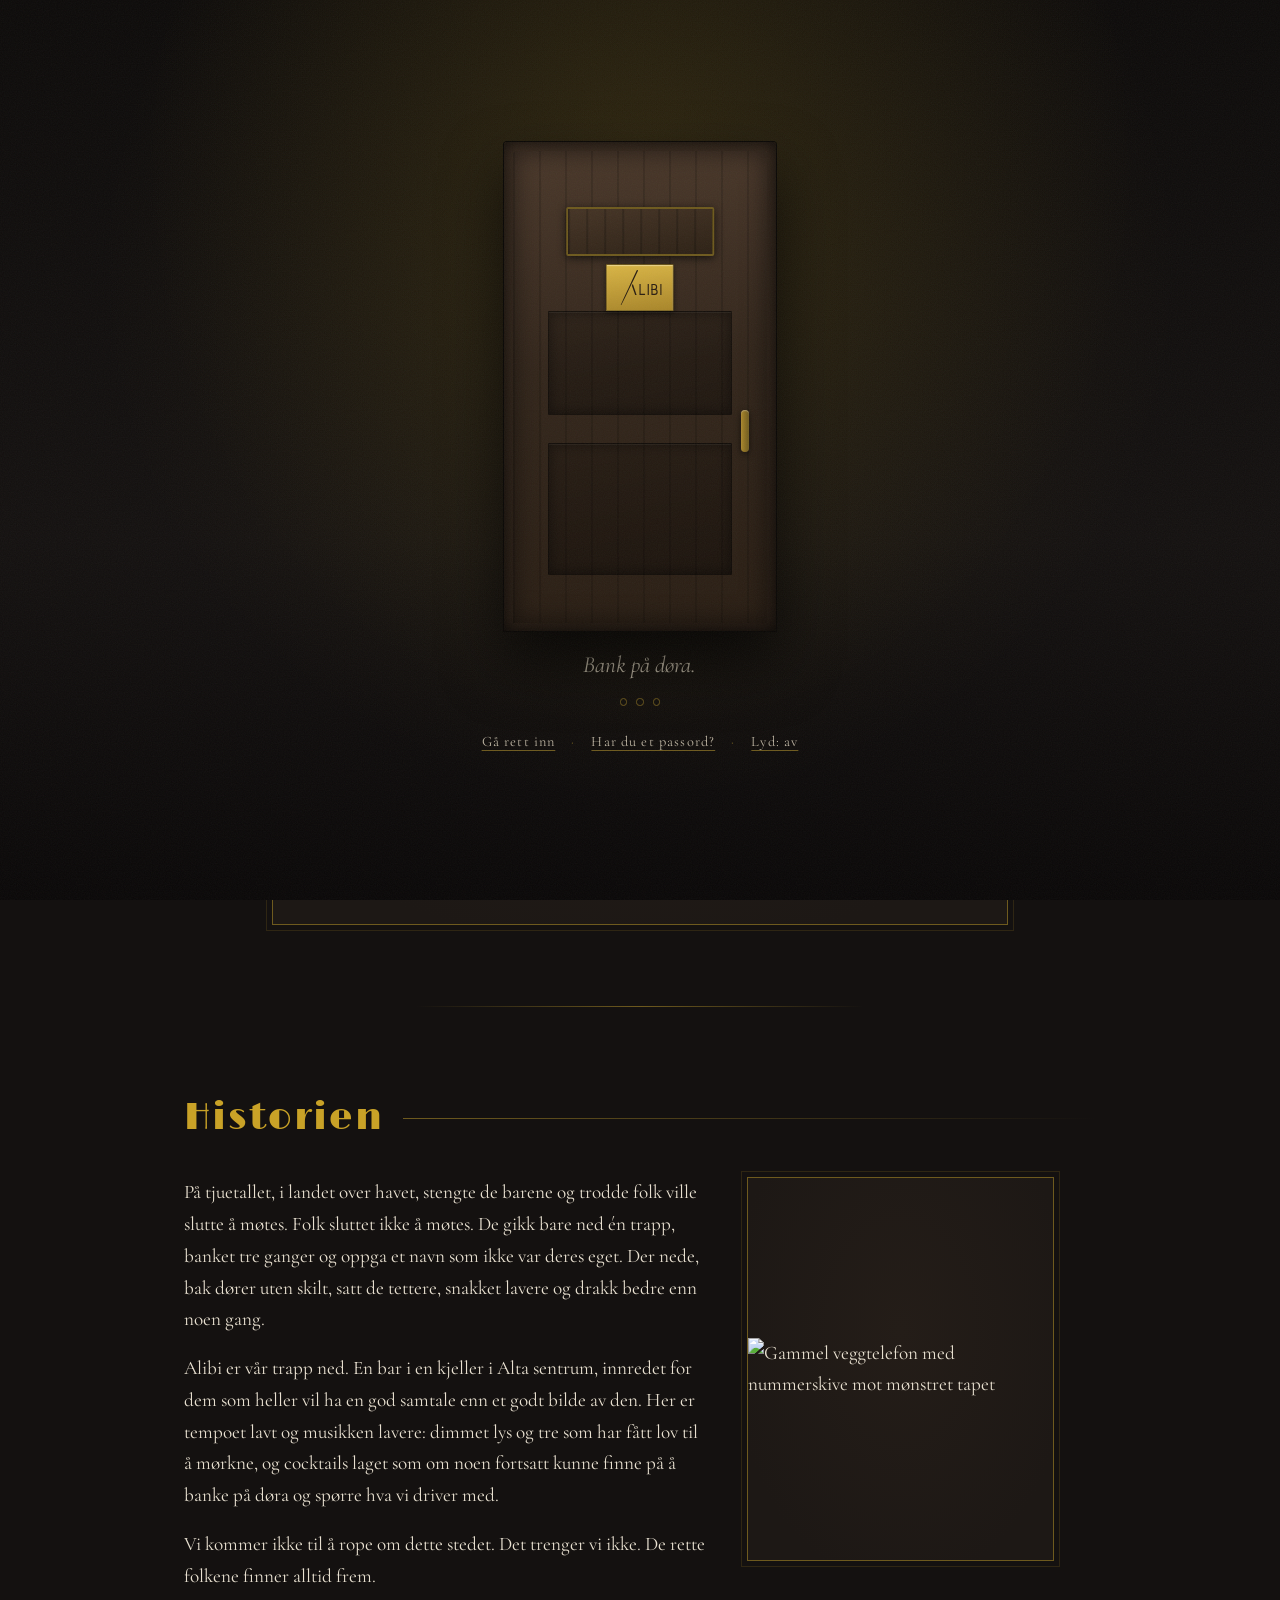
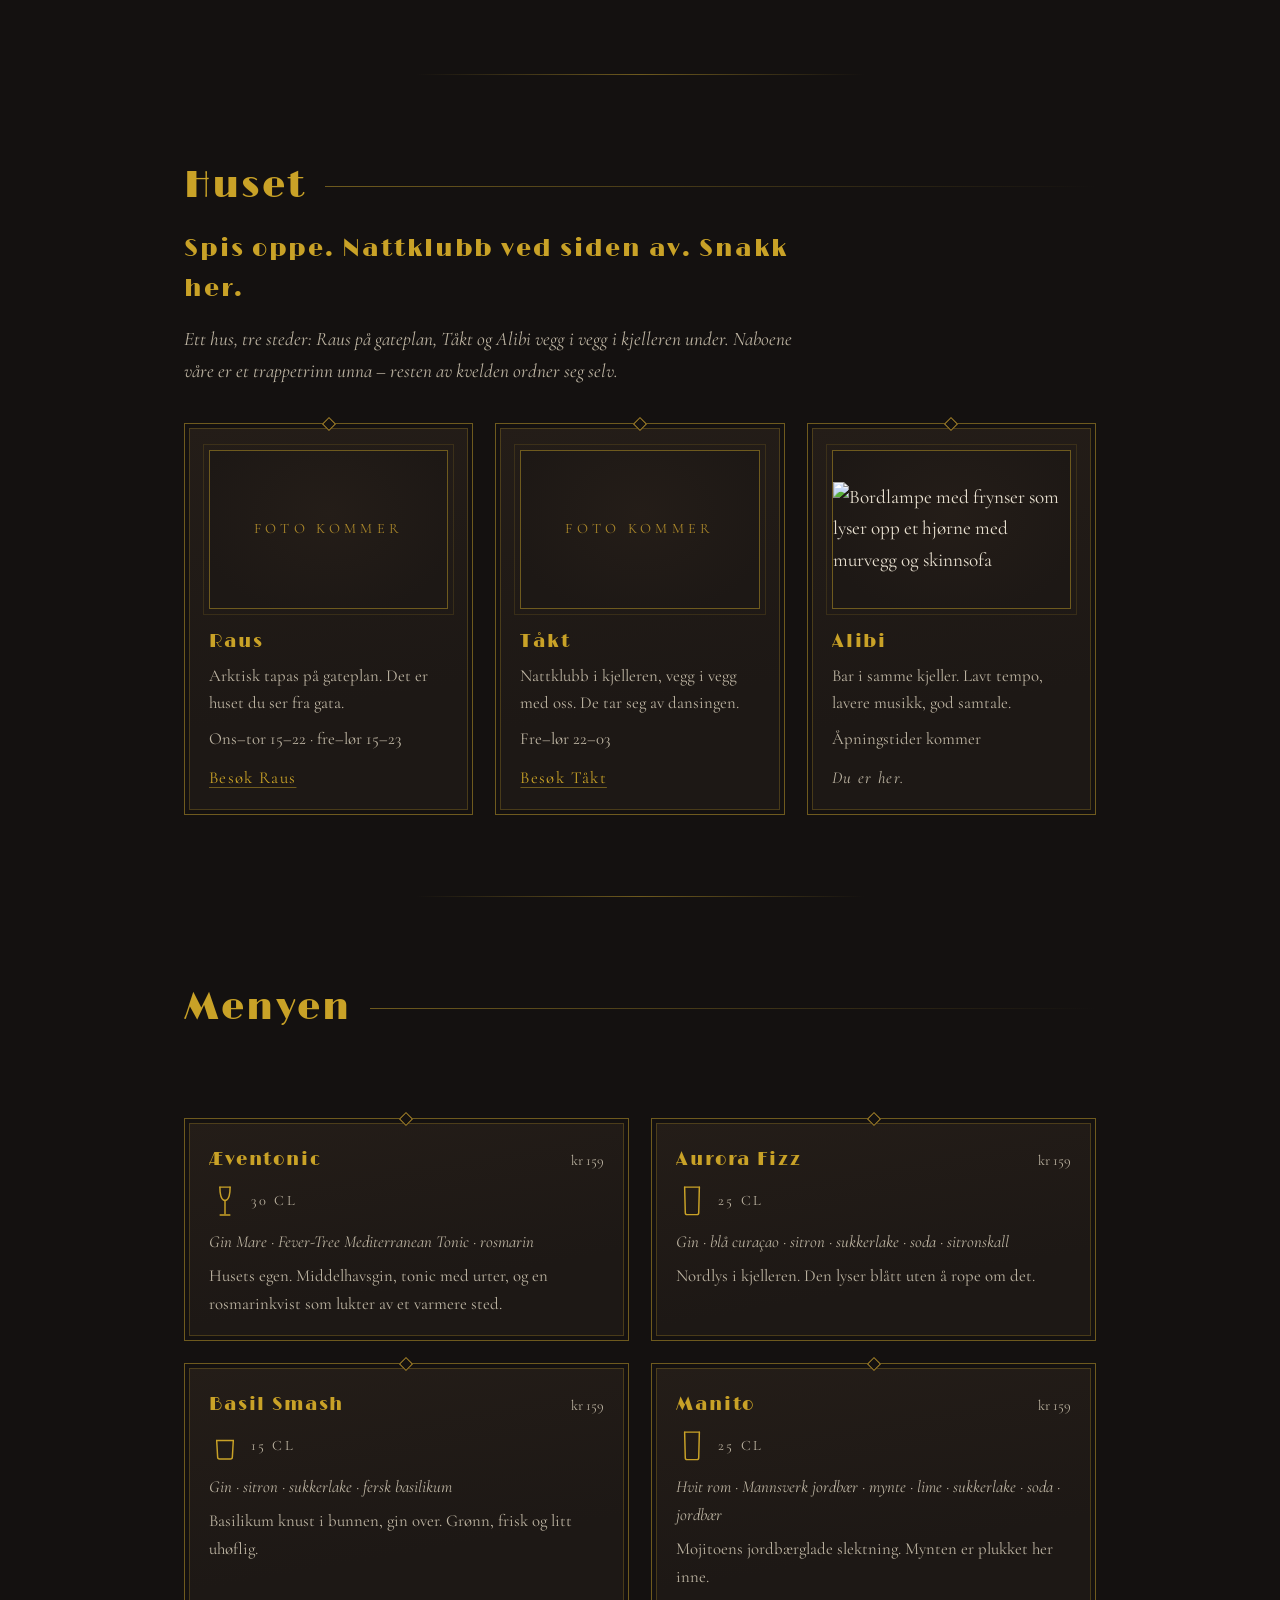
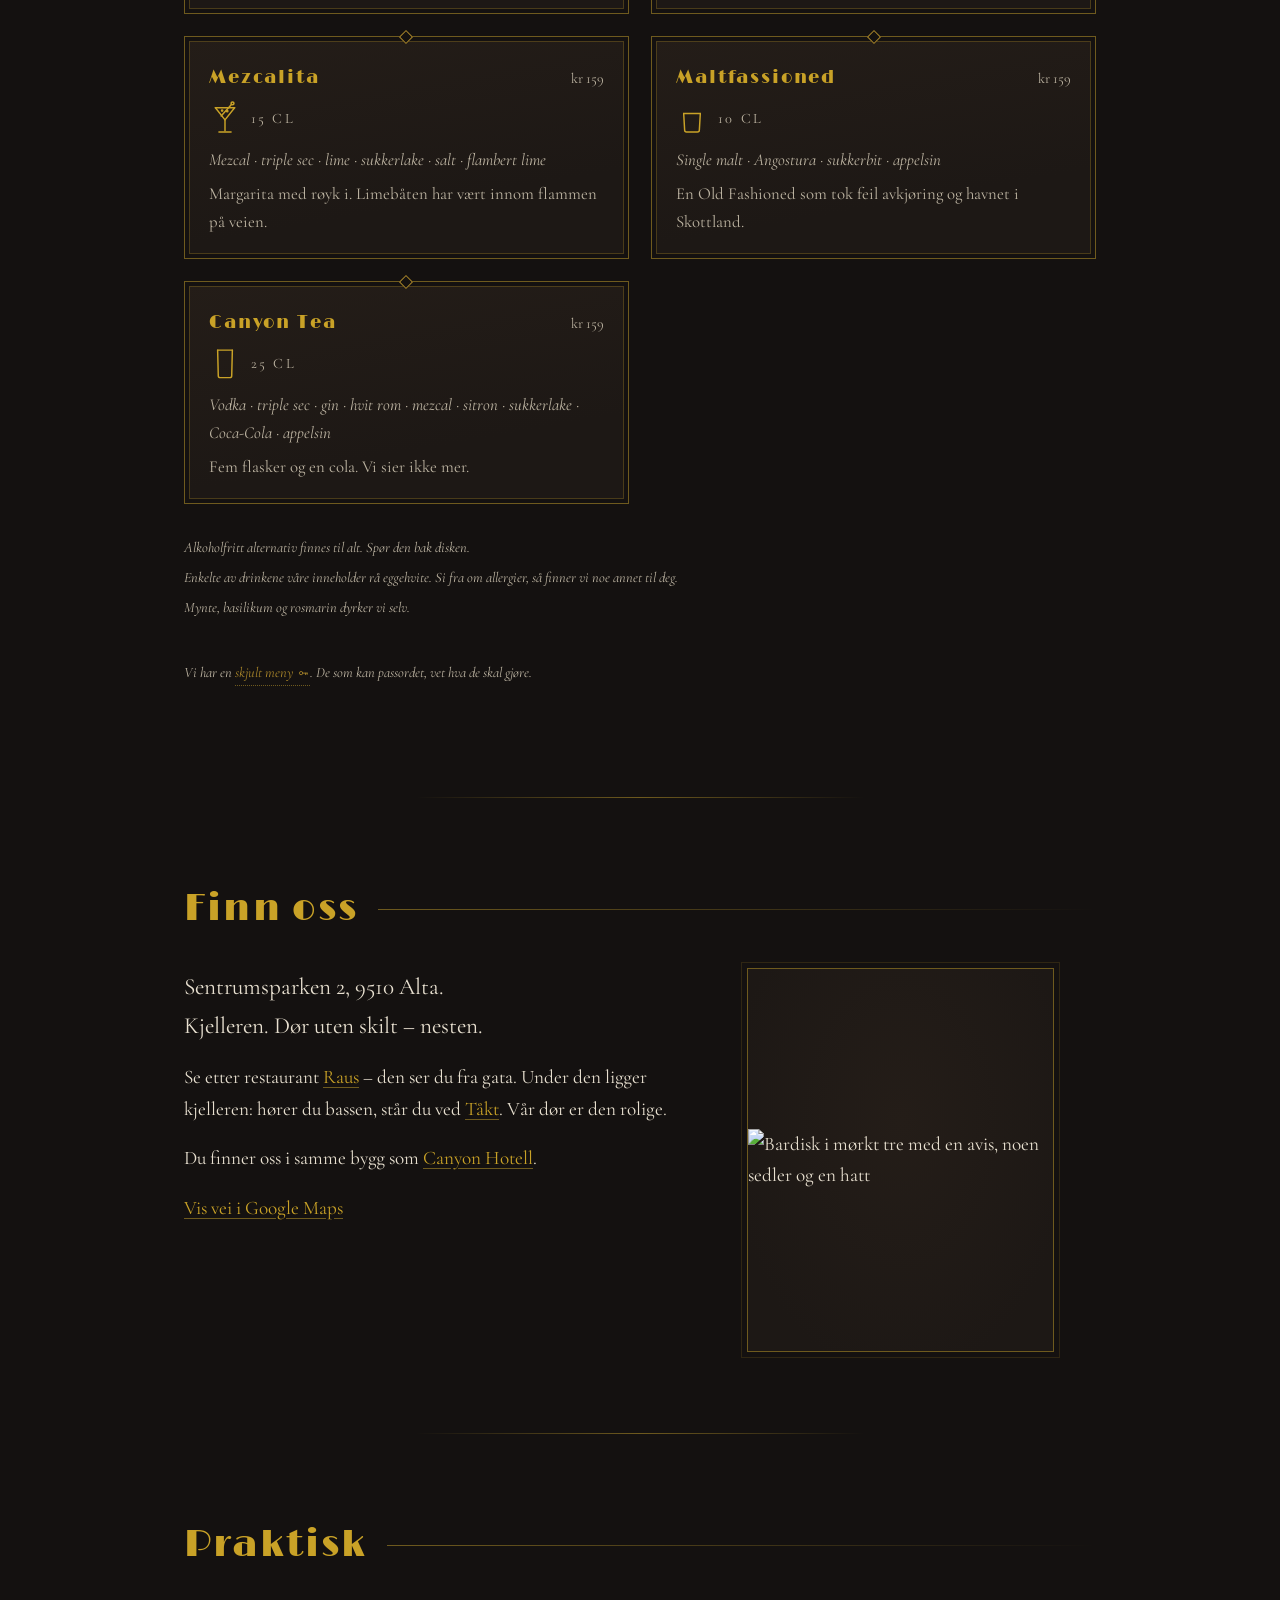
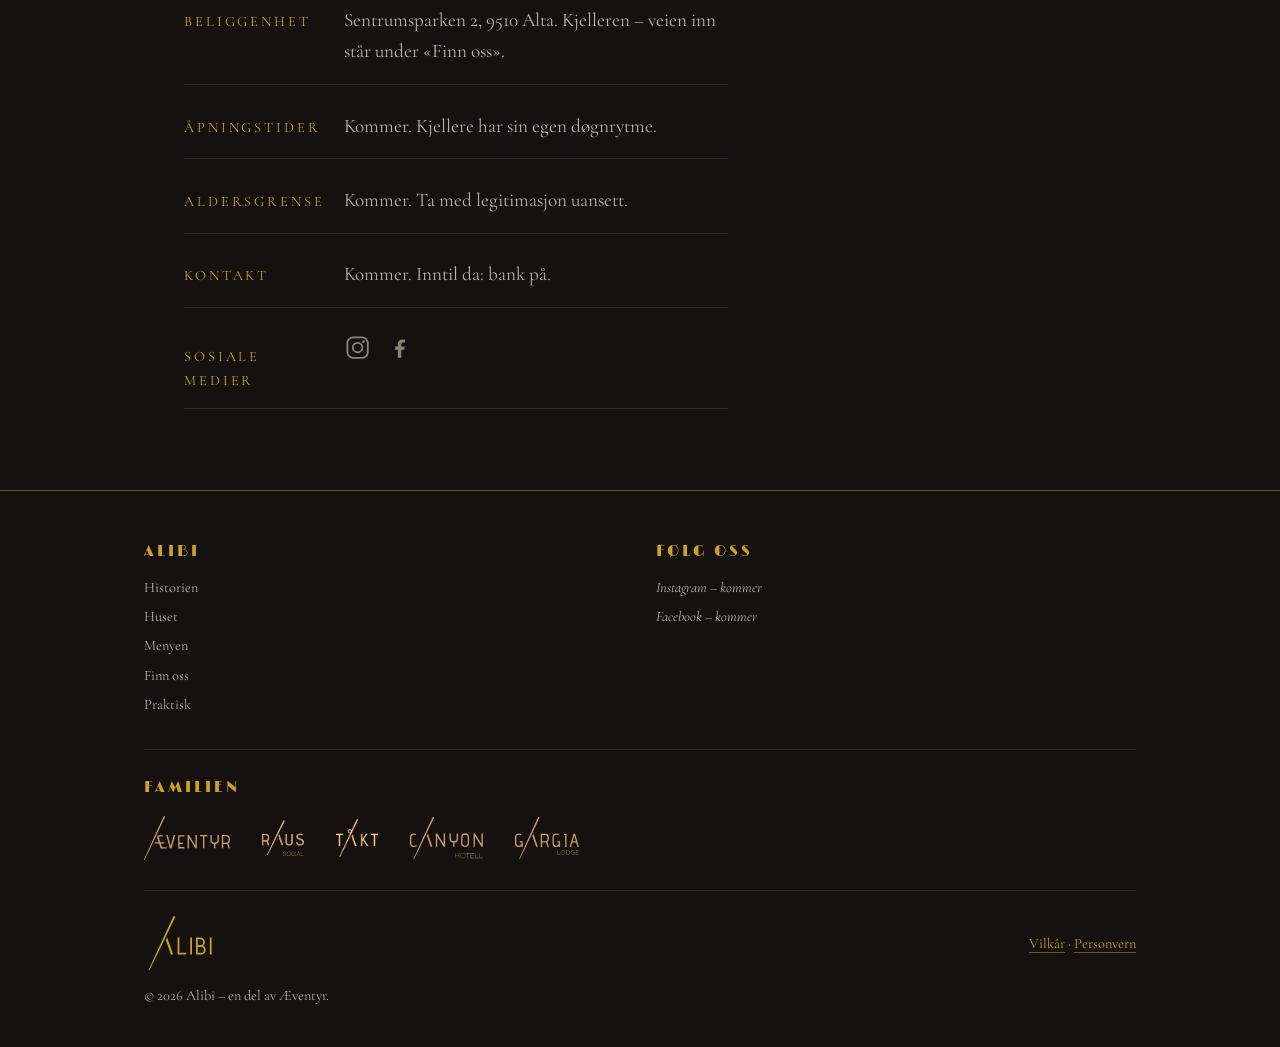
==== index.html @ f5f8f30f "fix: oppdater beskrivelsen med nytt materialbilde Meta description sa fortsatt «levende lys»; nå «di" ====
<!DOCTYPE html>
<html lang="no">
<head>
  <meta charset="UTF-8">
  <meta name="viewport" content="width=device-width, initial-scale=1">
  <!-- PLACEHOLDER: fjernes ved lansering på ekte domene -->
  <meta name="robots" content="noindex">

  <title>Alibi – speakeasy i kjelleren, Alta</title>
  <meta name="description" content="Alibi er en speakeasy i en kjeller i Sentrumsparken 2, Alta. Cocktails, dimmet lys og mørknet tre. Bank på – det du ser her, blir mellom oss.">

  <!-- Open Graph -->
  <meta property="og:type" content="website">
  <meta property="og:title" content="Alibi – speakeasy i kjelleren, Alta">
  <meta property="og:description" content="En kjeller i Alta. En dør uten skilt – nesten. Bank på.">
  <meta property="og:locale" content="nb_NO">
  <meta property="og:site_name" content="Alibi">
  <meta name="twitter:card" content="summary_large_image">
  <!-- PLACEHOLDER: og:image bruker previewens domene – byttes til endelig domene
       ved lansering, sammen med canonical og og:url (TODO P2) -->
  <meta property="og:image" content="https://alibi-demo.vercel.app/assets/og-image.png">
  <meta property="og:image:width" content="1200">
  <meta property="og:image:height" content="630">
  <meta property="og:image:alt" content="Alibi-logoen i messing på mørk bunn, med teksten «Speakeasy i kjelleren · Alta»">
  <meta name="twitter:image" content="https://alibi-demo.vercel.app/assets/og-image.png">
  <!-- PLACEHOLDER: <link rel="canonical" href="https://…"> og og:url når domenet er klart (TODO P2) -->

  <link rel="icon" type="image/svg+xml" href="assets/favicon.svg">
  <link rel="icon" type="image/png" sizes="32x32" href="assets/favicon-32.png">
  <link rel="apple-touch-icon" sizes="180x180" href="assets/apple-touch-icon.png">

  <!-- Fonter: Limelight (display) + Cormorant Garamond (brødtekst) –
       selvhostet i assets/fonts/. Preload kun de to som brukes over folden. -->
  <link rel="preload" href="assets/fonts/limelight-400.woff2" as="font" type="font/woff2" crossorigin>
  <link rel="preload" href="assets/fonts/cormorant-garamond-400.woff2" as="font" type="font/woff2" crossorigin>

  <link rel="stylesheet" href="css/style.css">

  <!-- Hindrer at døra blinker forbi for besøkende som allerede er sluppet inn -->
  <script>
    if (sessionStorage.getItem('alibi-inne')) {
      document.documentElement.classList.add('inne');
    }
  </script>

  <!-- PLACEHOLDER: adresse må bekreftes – se TODO P15. Gjelder «address» i
       JSON-LD-en under (JSON kan ikke bære kommentaren selv). Feil adresse her
       ender i Google Maps/Business – skal avklares FØR lansering. -->
  <!-- PLACEHOLDER: «sameAs» legges inn i JSON-LD-en når Alibis egne
       SoMe-kontoer finnes (se TODO P17) -->
  <script type="application/ld+json">
  {
    "@context": "https://schema.org",
    "@type": "BarOrPub",
    "name": "Alibi",
    "description": "Speakeasy-bar i kjelleren under restaurant Raus i Alta sentrum, inspirert av forbudstidens USA.",
    "address": {
      "@type": "PostalAddress",
      "streetAddress": "Sentrumsparken 2",
      "postalCode": "9510",
      "addressLocality": "Alta",
      "addressCountry": "NO"
    },
    "containedInPlace": {
      "@type": "Hotel",
      "name": "Canyon Hotell",
      "url": "https://canyonhotell.no/nb"
    },
    "parentOrganization": {
      "@type": "Organization",
      "name": "Æventyr",
      "url": "https://aeventyr.no/nb/"
    },
    "servesCuisine": "Cocktails"
  }
  </script>

  <script src="js/main.js" defer></script>
</head>
<body>

<!-- Glasstegningene til menyen – samme strekstil som Æventyr-ikonene og den
     trykte menyen. Definert én gang her, brukt med <use> i menykortene.
     display:none i stil, ikke hidden-attributtet – det gjelder ikke for
     SVG-elementer og lot blokka rendre som en tom boks over topplinja. -->
<svg style="display:none" aria-hidden="true" focusable="false" xmlns="http://www.w3.org/2000/svg">
  <symbol id="glass-vin" viewBox="0 0 100 120">
    <path d="M34,16 L66,16"/>
    <path d="M34,16 C34,38 37,57 50,58 C63,57 66,38 66,16"/>
    <path d="M50,58 L50,99"/>
    <path d="M35,103 L65,103"/>
  </symbol>
  <symbol id="glass-highball" viewBox="0 0 100 120">
    <path d="M27,16 L73,16"/>
    <path d="M27,16 L29,96 C29,100 32,102 35,102 L65,102 C68,102 71,100 71,96 L73,16"/>
  </symbol>
  <symbol id="glass-rocks" viewBox="0 0 100 120">
    <path d="M24,42 L76,42"/>
    <path d="M24,42 L27,94 C27,98 30,100 33,100 L67,100 C70,100 73,98 73,94 L76,42"/>
  </symbol>
  <symbol id="glass-margarita" viewBox="0 0 100 120">
    <path d="M20,24 L80,24"/>
    <path d="M20,24 L50,62 L80,24"/>
    <path d="M50,62 L50,96"/>
    <path d="M31,100 L69,100"/>
    <path d="M38,50 L70,14"/>
    <circle cx="73.5" cy="10.5" r="4.5"/>
    <circle cx="41" cy="33" r="1.9"/>
    <circle cx="57" cy="35" r="1.9"/>
  </symbol>
  <!-- Alibi-ordmerket (img/logo/alibi-logo.svg): gruppens A – én lang diagonal
       + kort høyre ben – og LIBI i samme strek. Brukes med <use> i topplinja,
       hero, dørskiltet og footeren; fargen styres av CSS via currentColor. -->
  <symbol id="alibi-ordmerke" viewBox="0 0 236.88 188.95">
    <g fill="currentColor"><path d="M19,188.06C49.27,128.47,78.77,64.92,108.64,3.35a1.46,1.46,0,0,0-.76-2L104.72.11c-.74-.29-1.88,0-2.62,1.52C72.77,63.42,42.27,131.16,16.29,186.81a1.48,1.48,0,0,0,.59,1.94h0A1.54,1.54,0,0,0,19,188.06Z"/><polygon points="93.43 134.01 101.24 134.01 80.6 74.46 75.98 84.18 93.43 134.01"/><path d="M116.70,74.69h6.09v59.22h-6.09ZM116.70,127.82h30.00v6.09h-30.00ZM160.70,74.69h6.09v59.22h-6.09Z"/><path fill-rule="evenodd" d="M180.79,74.69H195.26A16.53,16.53 0 0 1 195.26,107.75H180.79ZM186.88,80.78H195.26A10.44,10.44 0 0 1 195.26,101.66H186.88Z"/><path fill-rule="evenodd" d="M180.79,101.66H198.66A16.13,16.13 0 0 1 198.66,133.91H180.79ZM186.88,107.75H198.66A10.04,10.04 0 0 1 198.66,127.82H186.88Z"/><path d="M228.79,74.69h6.09v59.22h-6.09Z"/></g>
  </symbol>
</svg>

<a class="skip-lenke" href="#hoved">Hopp til innholdet</a>

<!-- ============================================================
     DØRA – inngangsscenen. Et overlay: alt innhold ligger bak i
     DOM-en og er crawlbart uansett. Vises kun én gang per besøk.
     ============================================================ -->
<div id="dora" class="dor-scene" data-state="lukket">
  <div class="dor-vegg">

    <div class="dor-ramme">
      <button type="button" id="dor-knapp" class="dor" aria-label="Bank på døra. Tre bank slipper deg inn.">
        <span class="dor-blad" aria-hidden="true">
          <!-- Dørluka med øyet bak -->
          <span class="luke">
            <span class="luke-aapning">
              <svg class="oye" viewBox="0 0 120 48" aria-hidden="true" focusable="false">
                <ellipse class="oye-hvitt" cx="60" cy="24" rx="46" ry="19"/>
                <g class="oye-iris-gruppe">
                  <circle class="oye-iris" cx="60" cy="24" r="13"/>
                  <circle class="oye-pupill" cx="60" cy="24" r="6"/>
                  <circle class="oye-glimt" cx="64" cy="20" r="2"/>
                </g>
                <path class="oye-lokk" d="M14 24 Q60 -14 106 24 Q60 10 14 24 Z"/>
              </svg>
            </span>
            <span class="luke-deksel"></span>
          </span>
          <!-- Messingskiltet: ordmerket gravert i plata (dekor – knappen har egen aria-label) -->
          <span class="dor-skilt"><svg class="ordmerke" viewBox="0 0 236.88 188.95" aria-hidden="true" focusable="false"><use href="#alibi-ordmerke"/></svg></span>
          <!-- Dørfyllinger og håndtak -->
          <span class="dor-fylling dor-fylling-topp"></span>
          <span class="dor-fylling dor-fylling-bunn"></span>
          <span class="dor-handtak"></span>
        </span>
      </button>

      <p class="dor-status" id="dor-status" role="status" aria-live="polite">Bank på døra.</p>

      <div class="bank-spor" aria-hidden="true">
        <span class="bank-prikk"></span><span class="bank-prikk"></span><span class="bank-prikk"></span>
      </div>
    </div>

    <div class="dor-valg">
      <a class="dor-hopp" id="gaa-rett-inn" href="#velkommen">Gå rett inn</a>
      <span class="dor-valg-skille" aria-hidden="true">·</span>
      <button type="button" class="dor-passord-knapp" id="passord-vis" aria-expanded="false" aria-controls="passord-felt-wrap">Har du et passord?</button>
      <span class="dor-valg-skille" aria-hidden="true">·</span>
      <button type="button" class="dor-lyd" id="lyd-knapp" aria-pressed="false">Lyd: av</button>
    </div>

    <!-- Easter egg: passordet «Æventyr» åpner døra umiddelbart -->
    <form class="passord-felt-wrap" id="passord-felt-wrap" hidden>
      <label class="sr-only" for="passord-felt">Passord</label>
      <input type="password" id="passord-felt" class="passord-input" autocomplete="off" spellcheck="false" placeholder="Hvisk det her …">
    </form>
  </div>
</div>

<header class="topplinje">
  <nav aria-label="Hovedmeny">
    <a class="topplinje-merke" href="#velkommen"><svg class="ordmerke" viewBox="0 0 236.88 188.95" role="img" aria-labelledby="ordmerke-topp"><title id="ordmerke-topp">Alibi</title><use href="#alibi-ordmerke"/></svg></a>
    <ul class="topplinje-lenker">
      <li><a href="#historien">Historien</a></li>
      <li><a href="#huset">Huset</a></li>
      <li><a href="#menyen">Menyen</a></li>
      <li><a href="#finn-oss">Finn oss</a></li>
      <li><a href="#praktisk">Praktisk</a></li>
    </ul>
    <!-- Stedsbytteren: resten av huset, ett blikk unna – samme mønster som søstersidene -->
    <ul class="topplinje-steder" aria-label="Resten av huset">
      <li><a href="https://raussocial.no/no" rel="noopener" target="_blank">Raus<span class="sr-only"> (åpnes i ny fane)</span></a></li>
      <li><a href="https://raussocial.no/no/takt" rel="noopener" target="_blank">Tåkt<span class="sr-only"> (åpnes i ny fane)</span></a></li>
    </ul>
  </nav>
</header>

<main id="hoved">

  <!-- ============ VELKOMMEN ============ -->
  <section id="velkommen" class="seksjon seksjon-velkommen">
    <p class="overtekst">Alta · kjelleren · siden i kveld</p>
    <h1 class="logotype" tabindex="-1"><svg class="ordmerke" viewBox="0 0 236.88 188.95" role="img" aria-labelledby="ordmerke-hero"><title id="ordmerke-hero">Alibi</title><use href="#alibi-ordmerke"/></svg></h1>
    <p class="velkomst-linje">Du fant oss. Det du ser her, blir mellom oss.</p>

    <!-- PLACEHOLDER: hero-video. Erstatt denne flaten med <video> når filen foreligger.
         Forventet fil: assets/hero.mp4 (se README for spesifikasjoner). -->
    <div class="medie-slot medie-slot-hero" role="img" aria-label="Plassholder for video fra lokalet">
      <span class="medie-slot-tekst">Film kommer</span>
    </div>
  </section>

  <hr class="skille" aria-hidden="true">

  <!-- ============ HISTORIEN ============ -->
  <section id="historien" class="seksjon">
    <h2>Historien</h2>
    <div class="to-spalter">
      <div class="prosa">
        <p>På tjuetallet, i landet over havet, stengte de barene og trodde folk ville slutte å møtes. Folk sluttet ikke å møtes. De gikk bare ned én trapp, banket tre ganger og oppga et navn som ikke var deres eget. Der nede, bak dører uten skilt, satt de tettere, snakket lavere og drakk bedre enn noen gang.</p>
        <p>Alibi er vår trapp ned. En bar i en kjeller i Alta sentrum, innredet for dem som heller vil ha en god samtale enn et godt bilde av den. Her er tempoet lavt og musikken lavere: dimmet lys og tre som har fått lov til å mørkne, og cocktails laget som om noen fortsatt kunne finne på å banke på døra og spørre hva vi driver med.</p>
        <p>Vi kommer ikke til å rope om dette stedet. Det trenger vi ikke. De rette folkene finner alltid frem.</p>
      </div>
      <!-- PLACEHOLDER: stemningsbilde (stock, Pexels), byttes med ekte foto av Alibi.
           Forventet fil: assets/interior-1.jpg (TODO P4). -->
      <figure class="medie-slot medie-slot-staaende medie-slot-foto">
        <picture>
          <source type="image/webp" srcset="img/alibi-telefon-480.webp 480w, img/alibi-telefon-800.webp 800w" sizes="(max-width: 22rem) calc(100vw - 2.5rem), 19.2rem">
          <img src="img/alibi-telefon-800.jpg" width="800" height="1000" alt="Gammel veggtelefon med nummerskive mot mønstret tapet" loading="lazy" decoding="async">
        </picture>
      </figure>
    </div>
  </section>

  <hr class="skille" aria-hidden="true">

  <!-- ============ HUSET – familien: Raus, Tåkt og oss ============ -->
  <section id="huset" class="seksjon">
    <h2>Huset</h2>
    <p class="huset-motto">Spis oppe. Nattklubb ved siden av. Snakk her.</p>
    <p class="seksjon-ingress">Ett hus, tre steder: Raus på gateplan, Tåkt og Alibi vegg i vegg i kjelleren under. Naboene våre er et trappetrinn unna – resten av kvelden ordner seg selv.</p>

    <ul class="meny-liste hus-liste">
      <li class="meny-kort hus-kort">
        <div class="meny-kort-indre">
          <!-- PLACEHOLDER: foto av Raus (fasade eller lokale). Forventet fil: assets/raus.jpg – se TODO P16. Ikke hotlink fra aeventyr-CDN. -->
          <div class="medie-slot medie-slot-hus" role="img" aria-label="Plassholder for foto av Raus">
            <span class="medie-slot-tekst">Foto kommer</span>
          </div>
          <h3>Raus</h3>
          <p>Arktisk tapas på gateplan. Det er huset du ser fra gata.</p>
          <p class="hus-fakta">Ons–tor 15–22 · fre–lør 15–23</p>
          <p class="hus-handling"><a class="tekstlenke" href="https://raussocial.no/no" rel="noopener" target="_blank">Besøk Raus<span class="sr-only"> (åpnes i ny fane)</span></a></p>
        </div>
      </li>
      <li class="meny-kort hus-kort">
        <div class="meny-kort-indre">
          <!-- PLACEHOLDER: foto av Tåkt (dansegulv eller inngang). Forventet fil: assets/taakt.jpg – se TODO P16. Ikke hotlink fra aeventyr-CDN. -->
          <div class="medie-slot medie-slot-hus" role="img" aria-label="Plassholder for foto av Tåkt">
            <span class="medie-slot-tekst">Foto kommer</span>
          </div>
          <h3>Tåkt</h3>
          <p>Nattklubb i kjelleren, vegg i vegg med oss. De tar seg av dansingen.</p>
          <p class="hus-fakta">Fre–lør 22–03</p>
          <p class="hus-handling"><a class="tekstlenke" href="https://raussocial.no/no/takt" rel="noopener" target="_blank">Besøk Tåkt<span class="sr-only"> (åpnes i ny fane)</span></a></p>
        </div>
      </li>
      <li class="meny-kort hus-kort hus-kort-her">
        <div class="meny-kort-indre">
          <!-- PLACEHOLDER: stemningsbilde (stock, Pexels), byttes med ekte foto av Alibi (TODO P16). -->
          <figure class="medie-slot medie-slot-hus medie-slot-foto">
            <picture>
              <source type="image/webp" srcset="img/alibi-lampe-480.webp 480w, img/alibi-lampe-800.webp 800w" sizes="(min-width: 46rem) 15rem, calc(100vw - 5.7rem)">
              <img src="img/alibi-lampe-800.jpg" width="800" height="533" alt="Bordlampe med frynser som lyser opp et hjørne med murvegg og skinnsofa" loading="lazy" decoding="async">
            </picture>
          </figure>
          <h3>Alibi</h3>
          <p>Bar i samme kjeller. Lavt tempo, lavere musikk, god samtale.</p>
          <p class="hus-fakta">Åpningstider kommer</p>
          <p class="hus-handling"><span class="hus-her" aria-current="page">Du er her.</span></p>
        </div>
      </li>
    </ul>
  </section>

  <hr class="skille" aria-hidden="true">

  <!-- ============ MENYEN ============ -->
  <section id="menyen" class="seksjon">
    <h2>Menyen</h2>
    <p class="seksjon-ingress">Vår egen håndskrift. Noen av dem har vi funnet på selv.</p>

    <!-- PLACEHOLDER: prisene er midlertidig satt til «kr 159» på alle kort – byttes med reelle priser når de leveres (TODO P5) -->
    <ul class="meny-liste">
      <li class="meny-kort">
        <div class="meny-kort-indre">
          <div class="meny-kort-topp"><h3>Æventonic</h3><span class="meny-pris">kr 159</span></div>
          <div class="meny-glass">
            <svg class="glass-ikon" viewBox="0 0 100 120" fill="none" stroke="currentColor" stroke-width="4.6" stroke-linecap="round" stroke-linejoin="round" aria-hidden="true" focusable="false"><use href="#glass-vin"/></svg>
            <span class="meny-glass-tekst">30 cl</span>
          </div>
          <p class="meny-ingredienser">Gin Mare · Fever-Tree Mediterranean Tonic · rosmarin</p>
          <p>Husets egen. Middelhavsgin, tonic med urter, og en rosmarinkvist som lukter av et varmere sted.</p>
        </div>
      </li>
      <li class="meny-kort">
        <div class="meny-kort-indre">
          <div class="meny-kort-topp"><h3>Aurora Fizz</h3><span class="meny-pris">kr 159</span></div>
          <div class="meny-glass">
            <svg class="glass-ikon" viewBox="0 0 100 120" fill="none" stroke="currentColor" stroke-width="4.6" stroke-linecap="round" stroke-linejoin="round" aria-hidden="true" focusable="false"><use href="#glass-highball"/></svg>
            <span class="meny-glass-tekst">25 cl</span>
          </div>
          <p class="meny-ingredienser">Gin · blå curaçao · sitron · sukkerlake · soda · sitronskall</p>
          <p>Nordlys i kjelleren. Den lyser blått uten å rope om det.</p>
        </div>
      </li>
      <li class="meny-kort">
        <div class="meny-kort-indre">
          <div class="meny-kort-topp"><h3>Basil Smash</h3><span class="meny-pris">kr 159</span></div>
          <div class="meny-glass">
            <svg class="glass-ikon" viewBox="0 0 100 120" fill="none" stroke="currentColor" stroke-width="4.6" stroke-linecap="round" stroke-linejoin="round" aria-hidden="true" focusable="false"><use href="#glass-rocks"/></svg>
            <span class="meny-glass-tekst">15 cl</span>
          </div>
          <p class="meny-ingredienser">Gin · sitron · sukkerlake · fersk basilikum</p>
          <p>Basilikum knust i bunnen, gin over. Grønn, frisk og litt uhøflig.</p>
        </div>
      </li>
      <li class="meny-kort">
        <div class="meny-kort-indre">
          <div class="meny-kort-topp"><h3>Manito</h3><span class="meny-pris">kr 159</span></div>
          <div class="meny-glass">
            <svg class="glass-ikon" viewBox="0 0 100 120" fill="none" stroke="currentColor" stroke-width="4.6" stroke-linecap="round" stroke-linejoin="round" aria-hidden="true" focusable="false"><use href="#glass-highball"/></svg>
            <span class="meny-glass-tekst">25 cl</span>
          </div>
          <p class="meny-ingredienser">Hvit rom · Mannsverk jordbær · mynte · lime · sukkerlake · soda · jordbær</p>
          <p>Mojitoens jordbærglade slektning. Mynten er plukket her inne.</p>
        </div>
      </li>
      <li class="meny-kort">
        <div class="meny-kort-indre">
          <div class="meny-kort-topp"><h3>Mezcalita</h3><span class="meny-pris">kr 159</span></div>
          <div class="meny-glass">
            <svg class="glass-ikon" viewBox="0 0 100 120" fill="none" stroke="currentColor" stroke-width="4.6" stroke-linecap="round" stroke-linejoin="round" aria-hidden="true" focusable="false"><use href="#glass-margarita"/></svg>
            <span class="meny-glass-tekst">15 cl</span>
          </div>
          <p class="meny-ingredienser">Mezcal · triple sec · lime · sukkerlake · salt · flambert lime</p>
          <p>Margarita med røyk i. Limebåten har vært innom flammen på veien.</p>
        </div>
      </li>
      <li class="meny-kort">
        <div class="meny-kort-indre">
          <div class="meny-kort-topp"><h3>Maltfassioned</h3><span class="meny-pris">kr 159</span></div>
          <div class="meny-glass">
            <svg class="glass-ikon" viewBox="0 0 100 120" fill="none" stroke="currentColor" stroke-width="4.6" stroke-linecap="round" stroke-linejoin="round" aria-hidden="true" focusable="false"><use href="#glass-rocks"/></svg>
            <span class="meny-glass-tekst">10 cl</span>
          </div>
          <p class="meny-ingredienser">Single malt · Angostura · sukkerbit · appelsin</p>
          <p>En Old Fashioned som tok feil avkjøring og havnet i Skottland.</p>
        </div>
      </li>
      <li class="meny-kort">
        <div class="meny-kort-indre">
          <div class="meny-kort-topp"><h3>Canyon Tea</h3><span class="meny-pris">kr 159</span></div>
          <div class="meny-glass">
            <svg class="glass-ikon" viewBox="0 0 100 120" fill="none" stroke="currentColor" stroke-width="4.6" stroke-linecap="round" stroke-linejoin="round" aria-hidden="true" focusable="false"><use href="#glass-highball"/></svg>
            <span class="meny-glass-tekst">25 cl</span>
          </div>
          <p class="meny-ingredienser">Vodka · triple sec · gin · hvit rom · mezcal · sitron · sukkerlake · Coca-Cola · appelsin</p>
          <p>Fem flasker og en cola. Vi sier ikke mer.</p>
        </div>
      </li>
    </ul>
    <p class="meny-fotnote">Alkoholfritt alternativ finnes til alt. Spør den bak disken.</p>
    <!-- Allergilinja er formulert generelt med vilje: den dekker Adventure i
         Bakrommet uten å røpe hva som ligger der. Skal stå synlig uten opplåsing. -->
    <p class="meny-fotnote">Enkelte av drinkene våre inneholder rå eggehvite. Si fra om allergier, så finner vi noe annet til deg.</p>
    <p class="meny-fotnote">Mynte, basilikum og rosmarin dyrker vi selv.</p>

    <!-- ============ BAKROMMET (på siden: «den skjulte menyen») – skjult til passordet er gitt ============ -->
    <div class="bakrom-inngang">
      <p class="bakrom-linje" id="bakrom-linje">Vi har en
        <button type="button" id="bakrom-utloser" class="bakrom-utloser" aria-expanded="false" aria-controls="bakrom-laas">skjult meny<svg class="nokkel" viewBox="0 0 24 24" aria-hidden="true" focusable="false"><circle cx="8" cy="12" r="3.2" fill="none" stroke="currentColor" stroke-width="1.7"/><path d="M11.2 12H20M16.8 12v3M20 12v2.4" fill="none" stroke="currentColor" stroke-width="1.7" stroke-linecap="round"/></svg></button>.
        De som kan passordet, vet hva de skal gjøre.</p>
      <form id="bakrom-laas" class="bakrom-laas" hidden>
        <label class="sr-only" for="bakrom-felt">Passord til den skjulte menyen</label>
        <input type="password" id="bakrom-felt" class="passord-input" autocomplete="off" spellcheck="false" placeholder="Hvisk det her òg …">
      </form>
      <p class="bakrom-status" id="bakrom-status" role="status" aria-live="polite"></p>
    </div>

    <div id="bakrommet" class="bakrom" hidden>
      <h3 class="bakrom-tittel" tabindex="-1">Den skjulte menyen</h3>
      <p class="seksjon-ingress">To til, for deg som spurte pent. Dette står ikke på menyen, for dette er ikke menyen.</p>
      <!-- PLACEHOLDER: prisene er midlertidig satt til «kr 159» på alle kort – byttes med reelle priser når de leveres (TODO P5) -->
      <!-- PLACEHOLDER: glass og mengde mangler for Bakroms-drinkene – ikke oppgitt
           av eierne, derfor ingen glasstegning eller cl-linje her ennå (TODO P18).
           Glasstypen vises ikke som tekst lenger – kun mengden, tegningen er dekor. -->
      <ul class="meny-liste bakrom-liste">
        <li class="meny-kort meny-kort-invers">
          <div class="meny-kort-indre">
            <div class="meny-kort-topp"><h4>Mandaquiri</h4><span class="meny-pris">kr 159</span></div>
            <p class="meny-ingredienser">Hvit rom · Mannsverk jordbær · lime</p>
            <p>Daiquiri, men rød. Kort, kald og rett på sak.</p>
          </div>
        </li>
        <li class="meny-kort meny-kort-invers">
          <div class="meny-kort-indre">
            <div class="meny-kort-topp"><h4>Adventure</h4><span class="meny-pris">kr 159</span></div>
            <p class="meny-ingredienser">Gin · triple sec · lime · eggehvite</p>
            <p>Ristet til skummet legger seg som et lokk. Ser uskyldig ut.</p>
          </div>
        </li>
      </ul>
    </div>
  </section>

  <hr class="skille" aria-hidden="true">

  <!-- ============ FINN OSS ============ -->
  <section id="finn-oss" class="seksjon">
    <h2>Finn oss</h2>
    <div class="to-spalter">
      <div class="prosa">
        <!-- PLACEHOLDER: adresse må bekreftes – se TODO P15 (Raus/Tåkt oppgir Markedsgata 6) -->
        <p class="adresse-linje">Sentrumsparken 2, 9510 Alta.<br>Kjelleren. Dør uten skilt – nesten.</p>
        <p>Se etter restaurant <a class="soster-lenke" href="https://raussocial.no/no" rel="noopener" target="_blank">Raus<span class="sr-only"> (åpnes i ny fane)</span></a> – den ser du fra gata. Under den ligger kjelleren: hører du bassen, står du ved <a class="soster-lenke" href="https://raussocial.no/no/takt" rel="noopener" target="_blank">Tåkt<span class="sr-only"> (åpnes i ny fane)</span></a>. Vår dør er den rolige.</p>
        <p>Du finner oss i samme bygg som <a class="soster-lenke" href="https://canyonhotell.no/nb" rel="noopener" target="_blank">Canyon Hotell<span class="sr-only"> (åpnes i ny fane)</span></a>.</p>
        <p><a class="tekstlenke" href="https://maps.google.com/?q=Sentrumsparken+2,+9510+Alta" rel="noopener" target="_blank">Vis vei i Google Maps<span class="sr-only"> (åpnes i ny fane)</span></a></p>
      </div>
      <!-- PLACEHOLDER: stemningsbilde (stock, Pexels), byttes med ekte foto av inngangen.
           Forventet fil: assets/inngang.jpg (TODO P7). -->
      <figure class="medie-slot medie-slot-staaende medie-slot-foto">
        <picture>
          <source type="image/webp" srcset="img/alibi-bardisk-480.webp 480w, img/alibi-bardisk-800.webp 800w" sizes="(max-width: 22rem) calc(100vw - 2.5rem), 19.2rem">
          <img src="img/alibi-bardisk-800.jpg" width="800" height="1000" alt="Bardisk i mørkt tre med en avis, noen sedler og en hatt" loading="lazy" decoding="async">
        </picture>
      </figure>
    </div>
  </section>

  <hr class="skille" aria-hidden="true">

  <!-- ============ PRAKTISK ============ -->
  <section id="praktisk" class="seksjon">
    <h2>Praktisk</h2>
    <!-- Fast rekkefølge etter husets mønster (Raus/Tåkt):
         Beliggenhet, Åpningstider, Aldersgrense, Kontakt, Sosiale medier -->
    <dl class="praktisk-liste">
      <div class="praktisk-rad">
        <dt>Beliggenhet</dt>
        <!-- PLACEHOLDER: adresse må bekreftes – se TODO P15 -->
        <dd>Sentrumsparken 2, 9510 Alta. Kjelleren – veien inn står under «Finn oss».</dd>
      </div>
      <div class="praktisk-rad">
        <dt>Åpningstider</dt>
        <!-- PLACEHOLDER: erstattes med reelle åpningstider -->
        <dd>Kommer. Kjellere har sin egen døgnrytme.</dd>
      </div>
      <div class="praktisk-rad">
        <dt>Aldersgrense</dt>
        <!-- PLACEHOLDER: erstattes med reell aldersgrense -->
        <dd>Kommer. Ta med legitimasjon uansett.</dd>
      </div>
      <div class="praktisk-rad">
        <dt>Kontakt</dt>
        <!-- PLACEHOLDER: erstattes med e-post/telefon -->
        <dd>Kommer. Inntil da: bank på.</dd>
      </div>
      <div class="praktisk-rad">
        <dt>Sosiale medier</dt>
        <dd>
          <!-- PLACEHOLDER: sosiale medier. Bytt <span> til <a href="…"> når kontoene er klare. -->
          <span class="some-ikon" aria-label="Instagram (kommer)">
            <svg viewBox="0 0 24 24" aria-hidden="true" focusable="false"><rect x="3" y="3" width="18" height="18" rx="5" fill="none" stroke="currentColor" stroke-width="1.6"/><circle cx="12" cy="12" r="4.2" fill="none" stroke="currentColor" stroke-width="1.6"/><circle cx="17.2" cy="6.8" r="1.2" fill="currentColor"/></svg>
          </span>
          <span class="some-ikon" aria-label="Facebook (kommer)">
            <svg viewBox="0 0 24 24" aria-hidden="true" focusable="false"><path d="M13.5 21v-7h2.6l.4-3h-3V9.1c0-.9.3-1.5 1.6-1.5H16.7V4.9c-.3 0-1.2-.1-2.3-.1-2.3 0-3.9 1.4-3.9 4V11H8v3h2.5v7z" fill="currentColor"/></svg>
          </span>
        </dd>
      </div>
    </dl>
  </section>

</main>

<footer class="bunn">
  <div class="bunn-spalter">
    <nav class="bunn-spalte" aria-label="Innholdet på siden">
      <h2 class="bunn-tittel">Alibi</h2>
      <ul>
        <li><a href="#historien">Historien</a></li>
        <li><a href="#huset">Huset</a></li>
        <li><a href="#menyen">Menyen</a></li>
        <li><a href="#finn-oss">Finn oss</a></li>
        <li><a href="#praktisk">Praktisk</a></li>
      </ul>
    </nav>
    <div class="bunn-spalte">
      <h2 class="bunn-tittel">Følg oss</h2>
      <!-- PLACEHOLDER: Alibis egne SoMe-kontoer (se TODO P17). Bytt <span> til <a>
           når de finnes – ikke lenk til Raus' eller Tåkts kontoer som om de var våre. -->
      <ul>
        <li><span class="bunn-kommer">Instagram – kommer</span></li>
        <li><span class="bunn-kommer">Facebook – kommer</span></li>
      </ul>
    </div>
  </div>
  <!-- Søsterstedene som logoer, i stedenes egen gull (#ca9e67) – ikke Alibis
       messing (beslutning #13/#24). <img>, ikke inline: det er andres merker. -->
  <nav class="bunn-familie" aria-label="Søsterstedene i Æventyr">
    <h2 class="bunn-tittel">Familien</h2>
    <ul class="bunn-logoer">
      <li><a href="https://aeventyr.no/nb/" rel="noopener" target="_blank"><img class="logo-aeventyr" src="img/logo/aeventyr.svg" alt="Æventyr" width="377" height="189" loading="lazy" decoding="async"><span class="sr-only"> (åpnes i ny fane)</span></a></li>
      <li><a href="https://raussocial.no/no" rel="noopener" target="_blank"><img class="logo-raus" src="img/logo/raus.svg" alt="Raus Social" width="434" height="382" loading="lazy" decoding="async"><span class="sr-only"> (åpnes i ny fane)</span></a></li>
      <li><a href="https://raussocial.no/no/takt" rel="noopener" target="_blank"><img class="logo-taakt" src="img/logo/taakt-1x.webp" srcset="img/logo/taakt-1x.webp 1x, img/logo/taakt-2x.webp 2x" alt="Tåkt" width="53" height="48" loading="lazy" decoding="async"><span class="sr-only"> (åpnes i ny fane)</span></a></li>
      <li><a href="https://canyonhotell.no/nb" rel="noopener" target="_blank"><img class="logo-canyon" src="img/logo/canyon.svg" alt="Canyon Hotell" width="330" height="189" loading="lazy" decoding="async"><span class="sr-only"> (åpnes i ny fane)</span></a></li>
      <li><a href="https://gargialodge.no/nb/winter" rel="noopener" target="_blank"><img class="logo-gargia" src="img/logo/gargia.svg" alt="Gargia Lodge" width="670" height="432" loading="lazy" decoding="async"><span class="sr-only"> (åpnes i ny fane)</span></a></li>
    </ul>
  </nav>
  <div class="bunn-linje">
    <p class="bunn-merke"><a class="bunn-alibi" href="#velkommen"><svg class="ordmerke" viewBox="0 0 236.88 188.95" role="img" aria-labelledby="ordmerke-bunn"><title id="ordmerke-bunn">Alibi</title><use href="#alibi-ordmerke"/></svg><span class="sr-only"> – til toppen</span></a></p>
    <p class="bunn-jus">
      <a class="tekstlenke" href="https://raussocial.no/no/terms" rel="noopener" target="_blank">Vilkår<span class="sr-only"> (åpnes i ny fane)</span></a>
      <span aria-hidden="true">·</span>
      <a class="tekstlenke" href="https://raussocial.no/no/privacy" rel="noopener" target="_blank">Personvern<span class="sr-only"> (åpnes i ny fane)</span></a>
    </p>
  </div>
  <p class="bunn-c">© 2026 Alibi – en del av Æventyr.</p>
</footer>

</body>
</html>
---- css/style.css ----
/* ==========================================================================
   ALIBI – speakeasy i Alta
   Palett og typografi styres av variablene under. Innhold som skal byttes
   ut er merket med PLACEHOLDER i index.html.
   ========================================================================== */

/* ---------- Selvhostede fonter (SIL OFL – se assets/fonts/LICENSE.txt) ----------
   Kun woff2, latin-subset (dekker æ/ø/å). Vektene 500/600 er deklarert,
   men lastes bare hvis CSS-en faktisk tar dem i bruk. */

@font-face {
  font-family: "Limelight";
  font-style: normal;
  font-weight: 400;
  font-display: swap;
  src: url("../assets/fonts/limelight-400.woff2") format("woff2");
}

@font-face {
  font-family: "Cormorant Garamond";
  font-style: normal;
  font-weight: 400;
  font-display: swap;
  src: url("../assets/fonts/cormorant-garamond-400.woff2") format("woff2");
}

@font-face {
  font-family: "Cormorant Garamond";
  font-style: italic;
  font-weight: 400;
  font-display: swap;
  src: url("../assets/fonts/cormorant-garamond-400-italic.woff2") format("woff2");
}

@font-face {
  font-family: "Cormorant Garamond";
  font-style: normal;
  font-weight: 500;
  font-display: swap;
  src: url("../assets/fonts/cormorant-garamond-500.woff2") format("woff2");
}

@font-face {
  font-family: "Cormorant Garamond";
  font-style: normal;
  font-weight: 600;
  font-display: swap;
  src: url("../assets/fonts/cormorant-garamond-600.woff2") format("woff2");
}

:root {
  /* Palett */
  --brunsort: #141110;
  --brunsort-lys: #1d1815;
  --brunsort-panel: #241d18;
  --messing: #c9a227;
  --messing-dus: #a9862a;
  --messing-morket: #6e5a1e;
  --oksblod: #5e1f24;
  --oksblod-dyp: #3d1417;
  --roykgronn: #3a4a3f;
  --kritt: #e8e0d0;
  --kritt-dus: #bdb4a2;

  /* Typografi */
  --font-display: "Limelight", "Georgia", serif;
  --font-tekst: "Cormorant Garamond", "Georgia", serif;

  /* Skala */
  --tekst-s: 0.9rem;
  --tekst-m: 1.2rem;
  --tekst-l: 1.45rem;
  --tekst-xl: clamp(1.6rem, 4vw, 2.3rem);

  --maks-bredde: 62rem;
  --luft: clamp(1.25rem, 4vw, 2.5rem);
}

/* ---------- Grunnlag ---------- */

* { box-sizing: border-box; margin: 0; padding: 0; }

html { scroll-behavior: smooth; }

body {
  background-color: var(--brunsort);
  color: var(--kritt);
  font-family: var(--font-tekst);
  font-size: var(--tekst-m);
  line-height: 1.65;
  -webkit-font-smoothing: antialiased;
}

/* Korn og vignett over hele flaten – det analoge laget */
body::before {
  content: "";
  position: fixed;
  inset: 0;
  z-index: 50; /* over alt, også døra – kornet skal ligge på hele bildet */
  pointer-events: none;
  background-image: url("data:image/svg+xml,%3Csvg xmlns='http://www.w3.org/2000/svg' width='180' height='180'%3E%3Cfilter id='n'%3E%3CfeTurbulence type='fractalNoise' baseFrequency='0.85' numOctaves='2' stitchTiles='stitch'/%3E%3C/filter%3E%3Crect width='180' height='180' filter='url(%23n)'/%3E%3C/svg%3E");
  opacity: 0.05;
}
body::after {
  content: "";
  position: fixed;
  inset: 0;
  z-index: 3;
  pointer-events: none;
  background: radial-gradient(ellipse at 50% 40%, transparent 55%, rgba(0, 0, 0, 0.5) 100%);
}

::selection { background: var(--oksblod); color: var(--kritt); }

h1, h2, h3, h4 {
  font-family: var(--font-display);
  font-weight: 400;
  color: var(--messing);
  letter-spacing: 0.06em;
}

p { max-width: 38rem; }

a { color: var(--messing); }

:focus-visible {
  outline: 2px solid var(--messing);
  outline-offset: 3px;
  border-radius: 2px;
}

.sr-only {
  position: absolute;
  width: 1px; height: 1px;
  overflow: hidden;
  clip-path: inset(50%);
  white-space: nowrap;
}

.skip-lenke {
  position: absolute;
  top: -4rem;
  left: 1rem;
  z-index: 40;
  padding: 0.6rem 1rem;
  background: var(--brunsort-panel);
  border: 1px solid var(--messing);
  color: var(--kritt);
  text-decoration: none;
  transition: top 0.2s ease;
}
.skip-lenke:focus { top: 1rem; }

/* ==========================================================================
   DØRA – inngangsoverlayet
   ========================================================================== */

.dor-scene {
  position: fixed;
  inset: 0;
  z-index: 30;
  display: flex;
  align-items: center;
  justify-content: center;
  background:
    radial-gradient(ellipse at 50% 30%, rgba(201, 162, 39, 0.09), transparent 60%),
    linear-gradient(180deg, #0d0b0a, var(--brunsort) 60%, #0a0808);
  transition: transform 1.1s cubic-bezier(0.7, 0, 0.3, 1), opacity 0.9s ease;
}

/* Lyset i gangen utenfor døra – statisk; kammerlyset i hero-en er
   sidens ene flimrende lyskilde */
.dor-scene::before {
  content: "";
  position: absolute;
  inset: 0;
  pointer-events: none;
  background: radial-gradient(ellipse at 50% 18%, rgba(201, 162, 39, 0.12), transparent 55%);
  opacity: 0.85;
}

.dor-scene[data-state="aapner"] {
  transform: translateY(-100%);
}
.dor-scene[data-state="borte"] { display: none; }

html.inne .dor-scene { display: none; }

.dor-vegg {
  display: flex;
  flex-direction: column;
  align-items: center;
  gap: 1.2rem;
  padding: 1rem;
}

.dor-ramme {
  display: flex;
  flex-direction: column;
  align-items: center;
  gap: 0.9rem;
}

/* Selve døra er en knapp – Enter/Space banker */
.dor {
  position: relative;
  width: min(17rem, 62vw, 31vh); /* 31vh holder døra (høyde = bredde × 1,8) innenfor korte skjermer */
  aspect-ratio: 5 / 9;
  border: none;
  padding: 0.55rem;
  cursor: pointer;
  background: linear-gradient(160deg, #3b2c20, #241a12);
  border-radius: 3px 3px 0 0;
  box-shadow:
    0 0 0 1px #0a0806,
    0 30px 60px rgba(0, 0, 0, 0.7),
    inset 0 0 18px rgba(0, 0, 0, 0.8);
}

.dor-blad {
  position: relative;
  display: block;
  width: 100%;
  height: 100%;
  background:
    repeating-linear-gradient(90deg, rgba(0, 0, 0, 0.14) 0 2px, transparent 2px 26px),
    linear-gradient(175deg, #4a382a 0%, #33261b 45%, #2a1e14 100%);
  border-radius: 2px 2px 0 0;
  box-shadow: inset 0 0 24px rgba(0, 0, 0, 0.55);
  transform-origin: left center;
  transition: transform 1s cubic-bezier(0.6, 0, 0.3, 1);
}

.dor:active .dor-blad { transform: translateX(1px); }

.dor.banker .dor-blad { animation: banking 0.28s ease; }

@keyframes banking {
  0% { transform: translate(0, 0); }
  30% { transform: translate(-2px, 1px); }
  60% { transform: translate(2px, -1px); }
  100% { transform: translate(0, 0); }
}

/* Passord-åpningen: døra svinger opp med et gyllent gløtt */
.dor-scene[data-state="hemmelig"] .dor-blad {
  transform: perspective(900px) rotateY(-72deg);
}
.dor-scene[data-state="hemmelig"] .dor {
  background:
    radial-gradient(ellipse at 70% 50%, rgba(201, 162, 39, 0.5), rgba(59, 44, 32, 0.9) 70%),
    linear-gradient(160deg, #3b2c20, #241a12);
}
.dor-scene[data-state="hemmelig"] {
  opacity: 0;
  transition-delay: 0s, 0.7s;
}

/* Dørfyllinger */
.dor-fylling {
  position: absolute;
  left: 14%;
  right: 14%;
  border: 1px solid rgba(0, 0, 0, 0.45);
  box-shadow:
    inset 0 1px 0 rgba(232, 224, 208, 0.06),
    inset 0 0 14px rgba(0, 0, 0, 0.5);
  background: linear-gradient(170deg, rgba(0, 0, 0, 0.18), rgba(0, 0, 0, 0.34));
  border-radius: 1px;
}
.dor-fylling-topp { top: 34%; height: 22%; }
.dor-fylling-bunn { top: 62%; height: 28%; }

.dor-handtak {
  position: absolute;
  top: 55%;
  right: 7%;
  width: 0.55rem;
  height: 2.6rem;
  border-radius: 0.3rem;
  background: linear-gradient(90deg, var(--messing-dus), var(--messing-morket));
  box-shadow: 0 2px 6px rgba(0, 0, 0, 0.6), inset 0 1px 1px rgba(232, 224, 208, 0.4);
}

.dor-skilt {
  position: absolute;
  top: 24%;
  left: 50%;
  transform: translateX(-50%);
  padding: 0.3rem 0.7rem;
  line-height: 0;
  color: #2a1e12; /* «gravert» – mørkt ordmerke i messingplata (≈ 8:1) */
  background: linear-gradient(175deg, #d9b545, var(--messing-dus));
  border: 1px solid rgba(0, 0, 0, 0.4);
  border-radius: 1px;
  box-shadow: 0 2px 5px rgba(0, 0, 0, 0.55), inset 0 1px 1px rgba(255, 245, 210, 0.5);
}

.dor-skilt .ordmerke {
  height: 2.2rem;
  width: auto;
}

/* ---------- Dørluka og øyet ---------- */

.luke {
  position: absolute;
  top: 12%;
  left: 50%;
  transform: translateX(-50%);
  width: 58%;
  aspect-ratio: 3 / 1;
  overflow: hidden;
  border: 2px solid var(--messing-morket);
  border-radius: 2px;
  background: #0c0908;
  box-shadow: 0 2px 8px rgba(0, 0, 0, 0.7);
}

.luke-deksel {
  position: absolute;
  inset: 0;
  background:
    repeating-linear-gradient(90deg, rgba(0, 0, 0, 0.2) 0 2px, transparent 2px 18px),
    linear-gradient(170deg, #453425, #2d2115);
  transition: transform 0.6s cubic-bezier(0.6, 0, 0.3, 1);
}

.dor-scene[data-state="vurderer"] .luke-deksel,
.dor-scene[data-state="aapner"] .luke-deksel {
  transform: translateX(-101%);
}

.luke-aapning {
  position: absolute;
  inset: 0;
  display: flex;
  align-items: center;
  justify-content: center;
  background: radial-gradient(ellipse at center, #241a14, #0c0908 75%);
}

.oye { width: 82%; height: auto; }

.oye-hvitt { fill: #d8cdb6; }
.oye-iris { fill: var(--roykgronn); }
.oye-pupill { fill: #0d0b0a; }
.oye-glimt { fill: rgba(232, 224, 208, 0.85); }
.oye-lokk { fill: #100c0a; transform-origin: 60px 24px; }

.dor-scene[data-state="vurderer"] .oye-iris-gruppe {
  animation: myser 1.6s ease-in-out;
}
.dor-scene[data-state="vurderer"] .oye-lokk {
  animation: blunker 1.6s ease-in-out;
}

@keyframes myser {
  0%, 15% { transform: translateX(0); }
  35% { transform: translateX(-13px); }
  60% { transform: translateX(11px); }
  80%, 100% { transform: translateX(0); }
}

@keyframes blunker {
  0% { transform: scaleY(1.9); }
  10% { transform: scaleY(1); }
  88% { transform: scaleY(1); }
  94% { transform: scaleY(1.9); }
  100% { transform: scaleY(1); }
}

/* ---------- Tekst og valg under døra ---------- */

.dor-status {
  min-height: 1.6em;
  font-size: var(--tekst-l);
  font-style: italic;
  color: var(--kritt-dus);
  text-align: center;
}

.bank-spor { display: flex; gap: 0.6rem; }

.bank-prikk {
  width: 0.45rem;
  height: 0.45rem;
  border-radius: 50%;
  border: 1px solid var(--messing-morket);
  transition: background 0.2s ease;
}
.bank-prikk.tent { background: var(--messing); border-color: var(--messing); }

.dor-valg {
  display: flex;
  align-items: center;
  gap: 0.8rem;
  flex-wrap: wrap;
  justify-content: center;
  font-size: var(--tekst-s);
  letter-spacing: 0.08em;
}

.dor-valg-skille { color: var(--messing-morket); }

.dor-hopp,
.dor-passord-knapp,
.dor-lyd {
  background: none;
  border: none;
  padding: 0.3rem 0.2rem;
  font-family: var(--font-tekst);
  font-size: inherit;
  letter-spacing: inherit;
  color: var(--kritt-dus);
  text-decoration: underline;
  text-underline-offset: 4px;
  text-decoration-color: var(--messing-morket);
  cursor: pointer;
}
.dor-hopp:hover,
.dor-passord-knapp:hover,
.dor-lyd:hover { color: var(--messing); }

.passord-felt-wrap { margin-top: 0.2rem; }

/* Delt mellom dørens felt og Bakrommets felt */
.passord-input {
  width: 13rem;
  padding: 0.5rem 0.8rem;
  background: var(--brunsort-lys);
  border: 1px solid var(--messing-morket);
  border-radius: 2px;
  color: var(--kritt);
  font-family: var(--font-tekst);
  font-size: 1rem;
  letter-spacing: 0.15em;
  text-align: center;
}
.passord-input::placeholder { color: var(--kritt-dus); opacity: 0.6; font-style: italic; }

.passord-input.feil { animation: rister 0.3s ease; }

@keyframes rister {
  0%, 100% { transform: translateX(0); }
  25% { transform: translateX(-5px); }
  75% { transform: translateX(5px); }
}

/* ==========================================================================
   TOPPLINJE
   ========================================================================== */

.topplinje {
  position: sticky;
  top: 0;
  z-index: 10;
  background: rgba(20, 17, 16, 0.92);
  border-bottom: 1px solid var(--messing-morket);
  backdrop-filter: blur(6px);
  transition: transform 0.35s ease;
}

/* Skjules ved scroll ned, glir inn ved scroll opp (styres i main.js) */
.topplinje.topplinje-skjult { transform: translateY(-100%); }

.topplinje nav {
  max-width: var(--maks-bredde);
  margin: 0 auto;
  padding: 0.45rem var(--luft);
  display: flex;
  align-items: center; /* logoen er grafikk – baseline gir ingen mening */
  gap: 1rem;
}

/* ---------- Ordmerket (inline SVG, <use href="#alibi-ordmerke">) ----------
   Fargen arves fra color (currentColor). SVG-en er ca. 3,2 × versalhøyden
   høy fordi A-streken går langt over og under bokstavene; dimensjonene
   settes derfor etter versalhøyden (LIBI), og i topplinja får streken gå
   utenfor layoutboksen med negativ marg – ingen layout-hopp. */
.ordmerke {
  display: block;
  aspect-ratio: 236.88 / 188.95;
  fill: currentColor;
  overflow: visible;
}

.topplinje-merke {
  display: inline-flex;
  align-items: center;
  color: var(--messing);
}

.topplinje-merke .ordmerke {
  height: 2.25rem;       /* versalhøyde ≈ 0,7 rem – som menypunktene */
  width: auto;
  margin: -0.425rem 0;   /* layoutboks 1,4 rem, som logoen hadde før */
}

.topplinje-lenker {
  display: flex;
  gap: clamp(0.8rem, 3vw, 1.8rem);
  list-style: none;
  margin-left: auto; /* skyver ankerlenker + stedsbytter mot høyre */
}

.topplinje-lenker a {
  font-size: var(--tekst-s);
  letter-spacing: 0.1em;
  text-transform: uppercase;
  color: var(--kritt-dus);
  text-decoration: none;
}
.topplinje-lenker a:hover { color: var(--messing); }

/* Scroll-spy: seksjonen man står i */
.topplinje-lenker a.aktiv {
  color: var(--messing);
  text-decoration: underline;
  text-underline-offset: 6px;
  text-decoration-color: var(--messing-morket);
}

/* Stedsbytteren: Raus og Tåkt – lavmælt, men i messing og bak en
   skillestrek, så det leses som «resten av huset», ikke som ankere */
.topplinje-steder {
  display: flex;
  align-items: center;
  gap: clamp(0.8rem, 2.5vw, 1.4rem);
  list-style: none;
  padding-left: clamp(0.8rem, 2.5vw, 1.4rem);
  border-left: 1px solid var(--messing-morket);
}

.topplinje-steder a {
  font-size: var(--tekst-s);
  letter-spacing: 0.1em;
  text-transform: uppercase;
  color: var(--messing);
  text-decoration: none;
}
.topplinje-steder a:hover {
  text-decoration: underline;
  text-underline-offset: 6px;
  text-decoration-color: var(--messing-morket);
}

/* Smale skjermer: merke + stedsbytter på første rad, ankerlenkene på
   egen rad under – topplinja skal ikke bli trang (se beslutningslogg) */
@media (max-width: 46rem) {
  .topplinje nav { flex-wrap: wrap; row-gap: 0.4rem; }
  .topplinje-steder { order: 2; margin-left: auto; }
  .topplinje-lenker {
    order: 3;
    flex-basis: 100%;
    margin-left: 0;
    flex-wrap: wrap;
    gap: 0.5rem 0.9rem;
  }
  .topplinje-lenker a { font-size: 0.8rem; letter-spacing: 0.08em; }
  .seksjon { scroll-margin-top: 5.5rem; } /* topplinja er to rader høy her */
}

/* ==========================================================================
   SEKSJONER
   ========================================================================== */

.seksjon {
  max-width: var(--maks-bredde);
  margin: 0 auto;
  padding: clamp(3.5rem, 9vh, 6rem) var(--luft);
  scroll-margin-top: 4.5rem; /* topplinjas høyde + litt luft, så ankere ikke klippes */
}

.seksjon h2 {
  font-size: var(--tekst-xl);
  margin-bottom: 1.8rem;
  display: flex;
  align-items: center;
  gap: 1.2rem;
}

/* Tynn messinglinje som løper ut fra overskriften */
.seksjon h2::after {
  content: "";
  flex: 1;
  height: 1px;
  background: linear-gradient(90deg, var(--messing-morket), transparent);
}

.skille {
  border: none;
  height: 1px;
  max-width: min(28rem, 70%);
  margin: 0 auto;
  background: linear-gradient(90deg, transparent, var(--messing-morket), transparent);
}

.seksjon-ingress {
  font-style: italic;
  color: var(--kritt-dus);
  margin-top: -1rem;
  margin-bottom: 2.2rem;
}

.prosa p + p { margin-top: 1.1rem; }

.to-spalter {
  display: grid;
  gap: 2.5rem;
  align-items: start;
}
@media (min-width: 46rem) {
  .to-spalter { grid-template-columns: 3fr 2fr; }
}

.tekstlenke {
  color: var(--messing);
  text-underline-offset: 4px;
  text-decoration-color: var(--messing-morket);
}
.tekstlenke:hover { text-decoration-color: var(--messing); }

/* ---------- Velkommen ---------- */

.seksjon-velkommen {
  position: relative;
  overflow: hidden; /* holder kammerlyset og støvet innenfor */
  min-height: 88vh;
  display: flex;
  flex-direction: column;
  align-items: center;
  justify-content: center;
  text-align: center;
  gap: 1.4rem;
}

/* Kammerlyset: sidens ene ambient-lyskilde – et rom-lys, ikke en effekt */
.seksjon-velkommen::before {
  content: "";
  position: absolute;
  left: 50%;
  top: 40%;
  width: min(48rem, 95vw);
  aspect-ratio: 1;
  transform: translate(-50%, -50%);
  pointer-events: none;
  background: radial-gradient(circle, rgba(201, 162, 39, 0.13), rgba(201, 162, 39, 0.05) 45%, transparent 68%);
  animation: kammerlys 8s ease-in-out infinite;
}

@keyframes kammerlys {
  0%, 100% { opacity: 0.75; transform: translate(-50%, -50%) scale(1); }
  17% { opacity: 0.9; transform: translate(-50%, -50%) scale(1.02); }
  31% { opacity: 0.66; transform: translate(-50%, -49.6%) scale(0.99); }
  46% { opacity: 0.84; transform: translate(-50.3%, -50%) scale(1.01); }
  62% { opacity: 0.7; transform: translate(-49.8%, -50.2%) scale(1); }
  81% { opacity: 0.88; transform: translate(-50%, -50%) scale(1.02); }
}

.overtekst {
  font-size: var(--tekst-s);
  letter-spacing: 0.35em;
  text-transform: uppercase;
  color: var(--kritt-dus);
}

/* Logotypen i hero: ordmerket stort. A-streken stikker med vilje ut over
   og under bokstavene – den ligger innenfor viewBoxen og skal aldri klippes. */
.logotype {
  line-height: 0;
  color: var(--messing);
}

.logotype .ordmerke {
  width: clamp(11rem, 46vw, 18rem);
  height: auto;
  margin: 0 auto;
}

.velkomst-linje {
  font-size: var(--tekst-l);
  font-style: italic;
  color: var(--kritt-dus);
}

/* ---------- Medieplassholdere ---------- */

.medie-slot {
  position: relative;
  display: flex;
  align-items: center;
  justify-content: center;
  background:
    radial-gradient(ellipse at 50% 40%, var(--brunsort-panel), var(--brunsort-lys) 80%),
    var(--brunsort-lys);
  border: 1px solid var(--messing-morket);
  outline: 1px solid rgba(201, 162, 39, 0.15);
  outline-offset: 5px;
}

.medie-slot-tekst {
  font-size: var(--tekst-s);
  letter-spacing: 0.3em;
  text-transform: uppercase;
  color: var(--messing-dus);
}

.medie-slot-hero {
  width: min(100%, 46rem);
  aspect-ratio: 16 / 9;
  margin-top: 1.5rem;
}

.medie-slot-staaende {
  aspect-ratio: 4 / 5;
  max-height: 24rem; /* balanserer mot tekstspalten ved siden av */
}

/* ---------- Menyen ---------- */

.meny-liste {
  list-style: none;
  display: grid;
  gap: 1.4rem;
}
@media (min-width: 46rem) {
  .meny-liste { grid-template-columns: 1fr 1fr; }
}

/* Art deco-ramme: dobbel hårlinje + diamant i toppen */
.meny-kort {
  position: relative;
  border: 1px solid var(--messing-morket);
  box-shadow: inset 0 0 0 4px var(--brunsort), inset 0 0 0 5px rgba(201, 162, 39, 0.25);
  background: linear-gradient(170deg, var(--brunsort-panel), var(--brunsort-lys) 70%);
  transition: transform 0.25s ease, border-color 0.25s ease;
}

.meny-kort:hover,
.meny-kort:focus-within {
  transform: translateY(-2px);
  border-color: var(--messing);
}

/* Indre wrapper: bærer padding og klipper lysstreifet,
   så diamanten på kortkanten ikke klippes av overflow */
.meny-kort-indre {
  position: relative;
  overflow: hidden;
  height: 100%;
  padding: 1.6rem 1.5rem 1.4rem;
}

/* Lysstreif som glir diskret over kortet én gang ved hover/fokus */
.meny-kort-indre::after {
  content: "";
  position: absolute;
  top: -20%;
  bottom: -20%;
  left: 0;
  width: 34%;
  pointer-events: none;
  background: linear-gradient(105deg, transparent, rgba(232, 224, 208, 0.08), transparent);
  transform: translateX(-160%) skewX(-16deg);
}

.meny-kort:hover .meny-kort-indre::after,
.meny-kort:focus-within .meny-kort-indre::after {
  animation: streif 0.9s ease 0.08s forwards;
}

@keyframes streif {
  to { transform: translateX(360%) skewX(-16deg); }
}

.meny-kort::before {
  content: "";
  position: absolute;
  top: -5px;
  left: 50%;
  width: 8px;
  height: 8px;
  transform: translateX(-50%) rotate(45deg);
  background: var(--brunsort);
  border: 1px solid var(--messing-dus);
}

.meny-kort-topp {
  display: flex;
  align-items: baseline;
  justify-content: space-between;
  gap: 1rem;
  margin-bottom: 0.4rem;
}

.meny-kort h3,
.meny-kort h4 {
  font-size: 1.15rem;
  letter-spacing: 0.1em;
}

.meny-pris {
  font-size: var(--tekst-s);
  color: var(--kritt-dus);
  white-space: nowrap;
}

/* Glassrad: strektegning + glassnavn/mengde. Tegningen er dekorativ
   (aria-hidden) og underordnet drinknavnet. Full messing (≈ 6,9:1 mot
   kortbunnen) holder strekene godt over AA-kravet for grafikk (3:1). */
.meny-glass {
  display: flex;
  align-items: center;
  gap: 0.6rem;
  margin: 0.2rem 0 0.5rem;
  color: var(--messing);
}

.glass-ikon {
  width: 2rem;
  height: 2.4rem;
  flex-shrink: 0;
}

.meny-glass-tekst {
  font-size: var(--tekst-s);
  letter-spacing: 0.18em;
  text-transform: uppercase;
  color: var(--kritt-dus);
}

.meny-ingredienser {
  font-size: var(--tekst-s);
  font-style: italic;
  color: var(--kritt-dus);
  margin-bottom: 0.4rem;
}

.meny-kort p {
  font-size: 1.05rem;
  color: var(--kritt-dus);
}

.meny-fotnote {
  margin-top: 2rem;
  font-size: var(--tekst-s);
  font-style: italic;
  color: var(--kritt-dus);
}
.meny-fotnote + .meny-fotnote { margin-top: 0.4rem; }

/* ---------- Bakrommet ---------- */

.bakrom-inngang { margin-top: 2.6rem; }

.bakrom-linje {
  font-size: var(--tekst-s);
  font-style: italic;
  color: var(--kritt-dus);
}

/* Skal ikke se ut som en vanlig lenke – bare et ord med en nøkkel */
.bakrom-utloser {
  background: none;
  border: none;
  padding: 0;
  cursor: pointer;
  font: inherit;
  color: var(--messing-dus);
  border-bottom: 1px dotted var(--messing-morket);
  display: inline-flex;
  align-items: baseline;
  gap: 0.3em;
}
.bakrom-utloser:hover {
  color: var(--messing);
  border-bottom-color: var(--messing);
}

.nokkel {
  width: 0.85em;
  height: 0.85em;
  align-self: center;
}

.bakrom-laas { margin-top: 1rem; }

.bakrom-status {
  min-height: 1.5em;
  margin-top: 0.5rem;
  font-size: var(--tekst-s);
  font-style: italic;
  color: var(--kritt-dus);
}

.bakrom {
  margin-top: 2.6rem;
  opacity: 0;
  transform: translateY(14px);
  transition: opacity 0.7s ease, transform 0.7s ease;
}
.bakrom.aapen {
  opacity: 1;
  transform: none;
}

.bakrom-tittel {
  font-size: 1.5rem;
  letter-spacing: 0.12em;
  margin-bottom: 1.2rem;
}

.bakrom .seksjon-ingress {
  margin-top: 0;
  margin-bottom: 1.8rem;
}

/* Invertert kortstil: messing bunn, mørk tekst */
.meny-kort-invers {
  background: linear-gradient(170deg, #d8b23a, var(--messing-dus) 80%);
  border-color: #2a1e12;
  box-shadow: inset 0 0 0 4px rgba(0, 0, 0, 0), inset 0 0 0 5px rgba(20, 17, 16, 0.4);
}
.meny-kort-invers::before {
  background: var(--messing-dus);
  border-color: #2a1e12;
}
/* Solid mørk tekst hele veien – gjennomsiktighet mot messingen
   faller under WCAG AA på den mørkeste delen av gradienten */
.meny-kort-invers h3,
.meny-kort-invers h4,
.meny-kort-invers p,
.meny-kort-invers .meny-ingredienser,
.meny-kort-invers .meny-pris { color: #2a1e12; }
.meny-kort-invers:hover,
.meny-kort-invers:focus-within { border-color: #0d0b0a; }
.meny-kort-invers .meny-kort-indre::after {
  background: linear-gradient(105deg, transparent, rgba(20, 17, 16, 0.1), transparent);
}

/* ---------- Huset ---------- */

/* Mottolinjen: husets parseksjon-mønster, i Alibis stemme */
.huset-motto {
  font-family: var(--font-display);
  font-size: clamp(1.15rem, 2.6vw, 1.5rem);
  letter-spacing: 0.08em;
  color: var(--messing);
  margin-top: -1rem;
  margin-bottom: 2rem;
}

/* Tre kort på desktop, én kolonne på mobil (meny-listens 2 kolonner overstyres) */
@media (min-width: 46rem) {
  .hus-liste { grid-template-columns: repeat(3, 1fr); }
}

/* Samme kortspråk som menykortene, men uten lysstreif – effekttallet holdes nede */
.hus-kort .meny-kort-indre::after { content: none; }

.medie-slot-hus {
  aspect-ratio: 3 / 2;
  margin-bottom: 1.1rem;
}

.hus-kort h3 { margin-bottom: 0.3rem; }

.hus-fakta {
  margin-top: 0.5rem;
  font-size: var(--tekst-s);
  color: var(--kritt-dus);
  white-space: nowrap;
}

.hus-handling {
  margin-top: 0.7rem;
  font-size: var(--tekst-s);
  letter-spacing: 0.08em;
}

/* Gjeldende sted: dempet – ingen lenke, ingen hover-respons */
.hus-her { font-style: italic; color: var(--kritt-dus); }
.hus-kort-her:hover,
.hus-kort-her:focus-within {
  transform: none;
  border-color: var(--messing-morket);
}

/* ---------- Finn oss ---------- */

.adresse-linje {
  font-size: var(--tekst-l);
  color: var(--kritt);
}

/* Søsterstedene (Tåkt, Raus) i løpende tekst:
   skal ikke skrike, bare være der for den som leter */
.soster-lenke {
  color: var(--messing);
  text-decoration: underline;
  text-underline-offset: 4px;
  text-decoration-color: var(--messing-morket);
}
.soster-lenke:hover { text-decoration-color: var(--messing); }

/* ---------- Praktisk ---------- */

.praktisk-liste {
  display: grid;
  gap: 1.6rem;
  max-width: 34rem;
}

.praktisk-rad {
  display: grid;
  grid-template-columns: 9rem 1fr;
  gap: 1rem;
  align-items: baseline;
  border-bottom: 1px solid rgba(201, 162, 39, 0.18);
  padding-bottom: 1rem;
}
@media (max-width: 26rem) {
  .praktisk-rad { grid-template-columns: 1fr; gap: 0.2rem; }
}

.praktisk-rad dt {
  font-size: var(--tekst-s);
  letter-spacing: 0.2em;
  text-transform: uppercase;
  color: var(--messing);
}

.praktisk-rad dd { color: var(--kritt-dus); }

.some-ikon {
  display: inline-flex;
  width: 1.7rem;
  height: 1.7rem;
  margin-right: 0.7rem;
  color: var(--kritt-dus);
  opacity: 0.7;
}
.some-ikon svg { width: 100%; height: 100%; }

/* ==========================================================================
   BEVEGELSE – scroll-avsløring, linjetrekk og støv.
   Alt gates bak html.js-klar, som main.js kun setter når JS kjører,
   IntersectionObserver finnes og brukeren ikke har bedt om mindre
   bevegelse. Uten den klassen vises alt statisk.
   ========================================================================== */

html.js-klar .avslor {
  opacity: 0;
  transform: translateY(14px);
  transition: opacity 0.7s ease, transform 0.7s ease;
}
html.js-klar .avslor.avslort {
  opacity: 1;
  transform: none;
}
/* Etter avsløring: rask hover-respons på kortene igjen */
html.js-klar .meny-kort.avslor.i-ro {
  transition: transform 0.25s ease, border-color 0.25s ease;
}

/* Messinglinjen trekkes ut fra overskriften når den avsløres */
html.js-klar .seksjon h2::after {
  transform: scaleX(0);
  transform-origin: left center;
  transition: transform 1.1s cubic-bezier(0.25, 0, 0.2, 1) 0.2s;
}
html.js-klar .seksjon h2.avslort::after { transform: scaleX(1); }

/* Støv i lyset – partiklene lages i main.js, kun uten redusert bevegelse */
.stov {
  position: absolute;
  inset: 0;
  overflow: hidden;
  pointer-events: none;
}

.stov-korn {
  position: absolute;
  top: 103%;
  left: var(--x);
  width: var(--s);
  height: var(--s);
  border-radius: 50%;
  background: var(--messing);
  opacity: 0;
  animation: stovdriv var(--dur) linear var(--delay) infinite;
}

@keyframes stovdriv {
  0% { transform: translate3d(0, 0, 0); opacity: 0; }
  12% { opacity: var(--o); }
  80% { opacity: var(--o); }
  100% { transform: translate3d(var(--drift), -80vh, 0); opacity: 0; }
}

/* Ambient-animasjonene pauses når fanen ikke er synlig (settes i main.js) */
html.fane-skjult .seksjon-velkommen::before,
html.fane-skjult .stov-korn {
  animation-play-state: paused;
}

/* ==========================================================================
   FOOTER
   ========================================================================== */

.bunn {
  border-top: 1px solid var(--messing-morket);
  padding: 3rem var(--luft) 2.5rem;
  font-size: var(--tekst-s);
  color: var(--kritt-dus);
}

/* Lenkespalter – samme mønster som Raus og Tåkt (to spalter siden runde 11:
   søsterstedene ligger som logorad under, se .bunn-familie) */
.bunn-spalter {
  max-width: var(--maks-bredde);
  margin: 0 auto;
  display: grid;
  gap: 2rem;
  padding-bottom: 2rem;
  border-bottom: 1px solid rgba(201, 162, 39, 0.18);
}
@media (min-width: 46rem) {
  .bunn-spalter { grid-template-columns: repeat(2, 1fr); }
}

/* Søsterstedene som logorad. Hver logo har egen høyde: filene har ulike
   proporsjoner (A-streken, «SOCIAL»/«HOTELL»/«LODGE» under ordet), så én
   felles height gir ulik optisk størrelse – målet er lik versalhøyde. */
.bunn-familie {
  max-width: var(--maks-bredde);
  margin: 0 auto;
  padding: 1.6rem 0 1.4rem;
  border-bottom: 1px solid rgba(201, 162, 39, 0.18);
}

.bunn-logoer {
  list-style: none;
  display: flex;
  flex-wrap: wrap;
  align-items: center;
  gap: 0.3rem 1rem;
  margin-left: -0.5rem; /* linjerer første logo med teksten over */
}

.bunn-logoer a {
  display: inline-flex;
  align-items: center;
  justify-content: center;
  min-width: 44px;  /* touch-mål */
  min-height: 44px;
  padding: 0.3rem 0.5rem;
}

.bunn-logoer img { display: block; width: auto; }
.logo-aeventyr { height: 2.7rem; }
.logo-raus     { height: 2.3rem; }
.logo-taakt    { height: 2.4rem; }
.logo-canyon   { height: 2.6rem; }
.logo-gargia   { height: 2.6rem; }

.bunn-tittel {
  font-size: 0.95rem;
  letter-spacing: 0.2em;
  text-transform: uppercase;
  margin-bottom: 0.7rem;
}

.bunn-spalte ul {
  list-style: none;
  display: grid;
  gap: 0.35rem;
}

.bunn-spalte a {
  color: var(--kritt-dus);
  text-decoration: none;
}
.bunn-spalte a:hover { color: var(--messing); }

.bunn-kommer { font-style: italic; }

.bunn-linje {
  max-width: var(--maks-bredde);
  margin: 0 auto;
  padding-top: 1.6rem;
  display: flex;
  align-items: center;
  justify-content: space-between;
  flex-wrap: wrap;
  gap: 0.8rem 2rem;
}

.bunn-merke {
  font-size: 1.05rem;
  letter-spacing: 0.15em;
  display: flex;
  align-items: center;
  gap: 0.5rem;
}

.bunn-alibi {
  display: block;
  color: var(--messing);
}
.bunn-alibi:hover { color: var(--messing-dus); }

.bunn-alibi .ordmerke {
  height: 3.4rem; /* versalhøyde ≈ 1,07 rem */
  width: auto;
}

.bunn-c {
  max-width: var(--maks-bredde);
  margin: 0.8rem auto 0;
}

/* ==========================================================================
   404-SIDEN (404.html – uten dør, uten JS)
   ========================================================================== */

.feil-scene {
  min-height: 100vh;
  display: flex;
  flex-direction: column;
  align-items: center;
  justify-content: center;
  text-align: center;
  gap: 1.4rem;
  padding: var(--luft);
}

.feil-kode {
  font-size: clamp(4rem, 18vw, 8rem);
  line-height: 1;
  letter-spacing: 0.12em;
  text-indent: 0.12em;
}

.feil-tekst {
  font-size: var(--tekst-l);
  font-style: italic;
  color: var(--kritt-dus);
}

.feil-lenke {
  display: inline-block;
  margin-top: 1rem;
  padding: 0.7rem 1.6rem;
  border: 1px solid var(--messing-morket);
  color: var(--messing);
  text-decoration: none;
  font-size: var(--tekst-s);
  letter-spacing: 0.2em;
  text-transform: uppercase;
}
.feil-lenke:hover { border-color: var(--messing); }

/* ==========================================================================
   REDUSERT BEVEGELSE – døra fader i stedet for å animere
   ========================================================================== */

@media (prefers-reduced-motion: reduce) {
  html { scroll-behavior: auto; }

  .dor.banker .dor-blad,
  .dor-scene[data-state="vurderer"] .oye-iris-gruppe,
  .dor-scene[data-state="vurderer"] .oye-lokk,
  .passord-input.feil {
    animation: none;
  }

  .dor-scene,
  .dor-blad,
  .luke-deksel {
    transition: none;
  }

  .dor-scene[data-state="aapner"],
  .dor-scene[data-state="hemmelig"] {
    transform: none;
    opacity: 0;
    transition: opacity 0.5s ease;
  }
  .dor-scene[data-state="hemmelig"] .dor-blad { transform: none; }

  /* Bevegelseslaget: alt vises statisk, ingenting skjules */
  .seksjon-velkommen::before { animation: none; }

  .meny-kort,
  .topplinje,
  .bakrom {
    transition: none;
  }
  .meny-kort:hover,
  .meny-kort:focus-within { transform: none; }
  .meny-kort:hover .meny-kort-indre::after,
  .meny-kort:focus-within .meny-kort-indre::after { animation: none; }
}
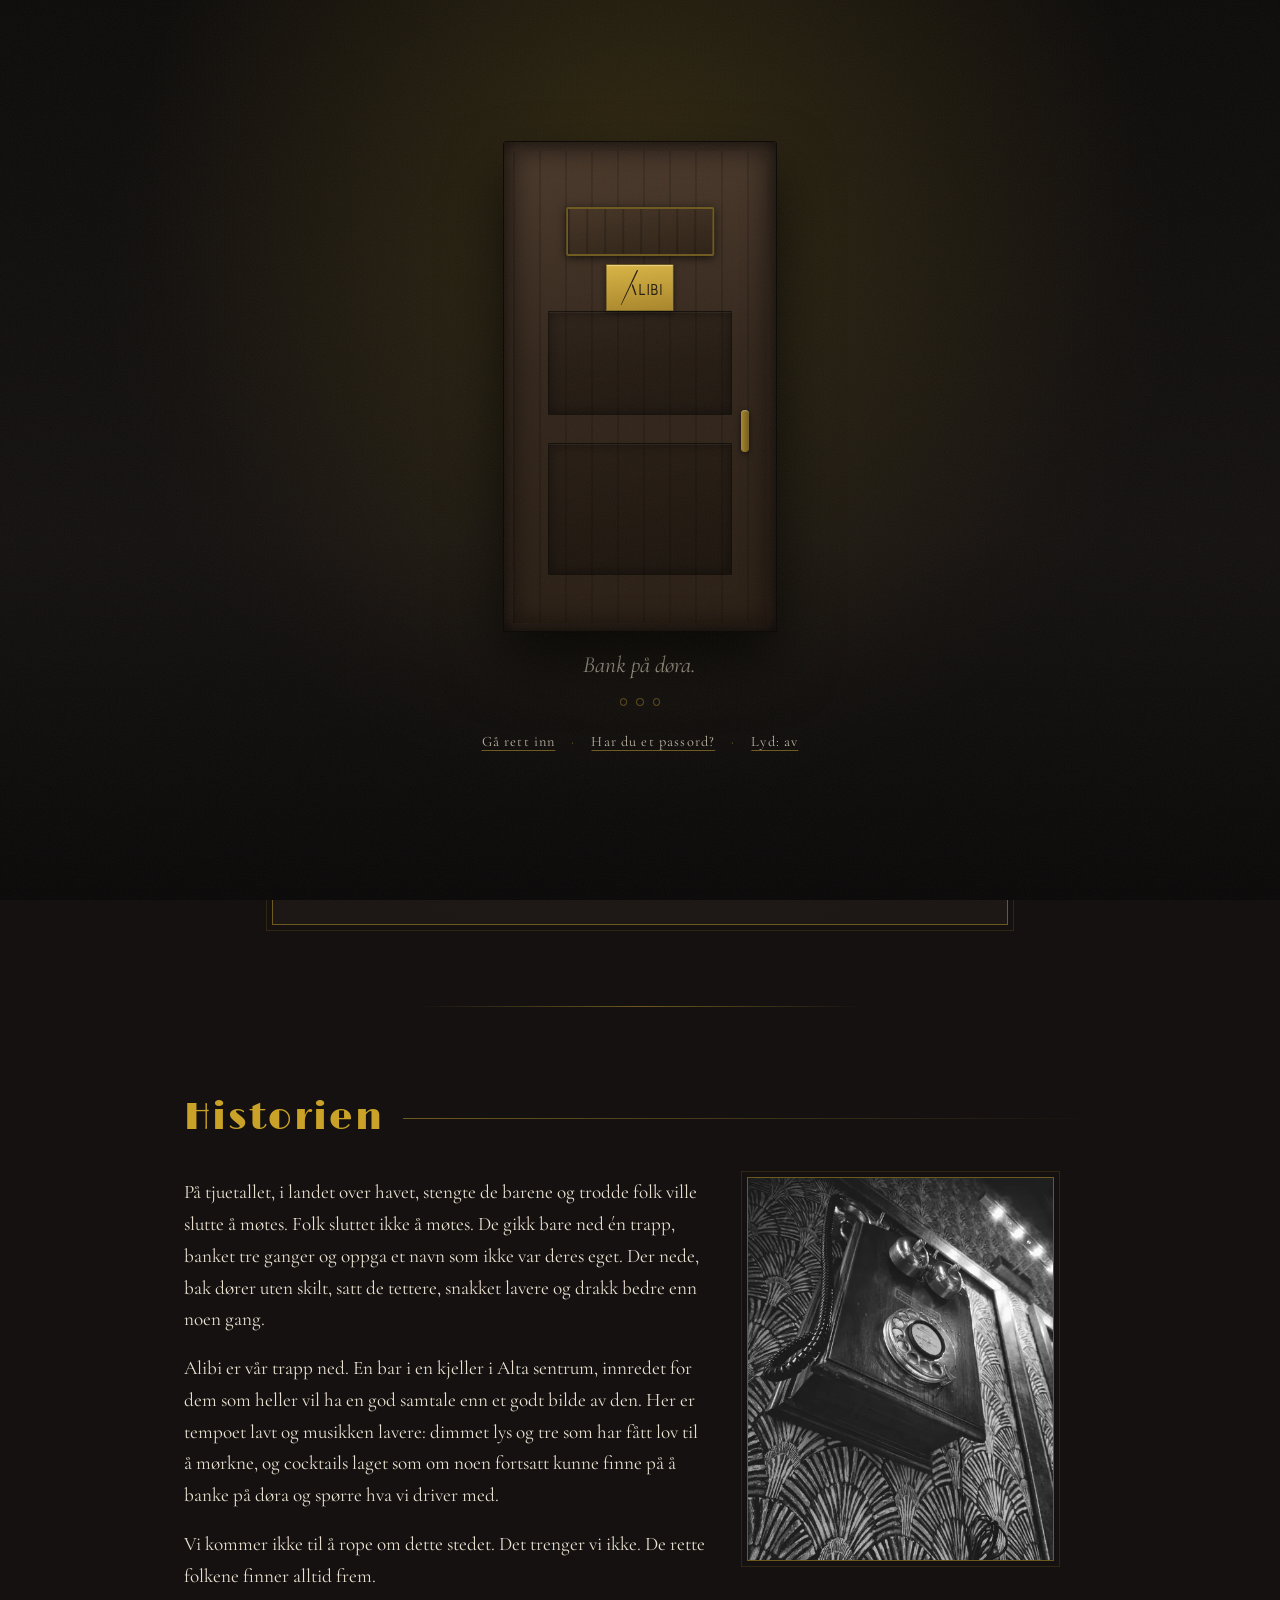
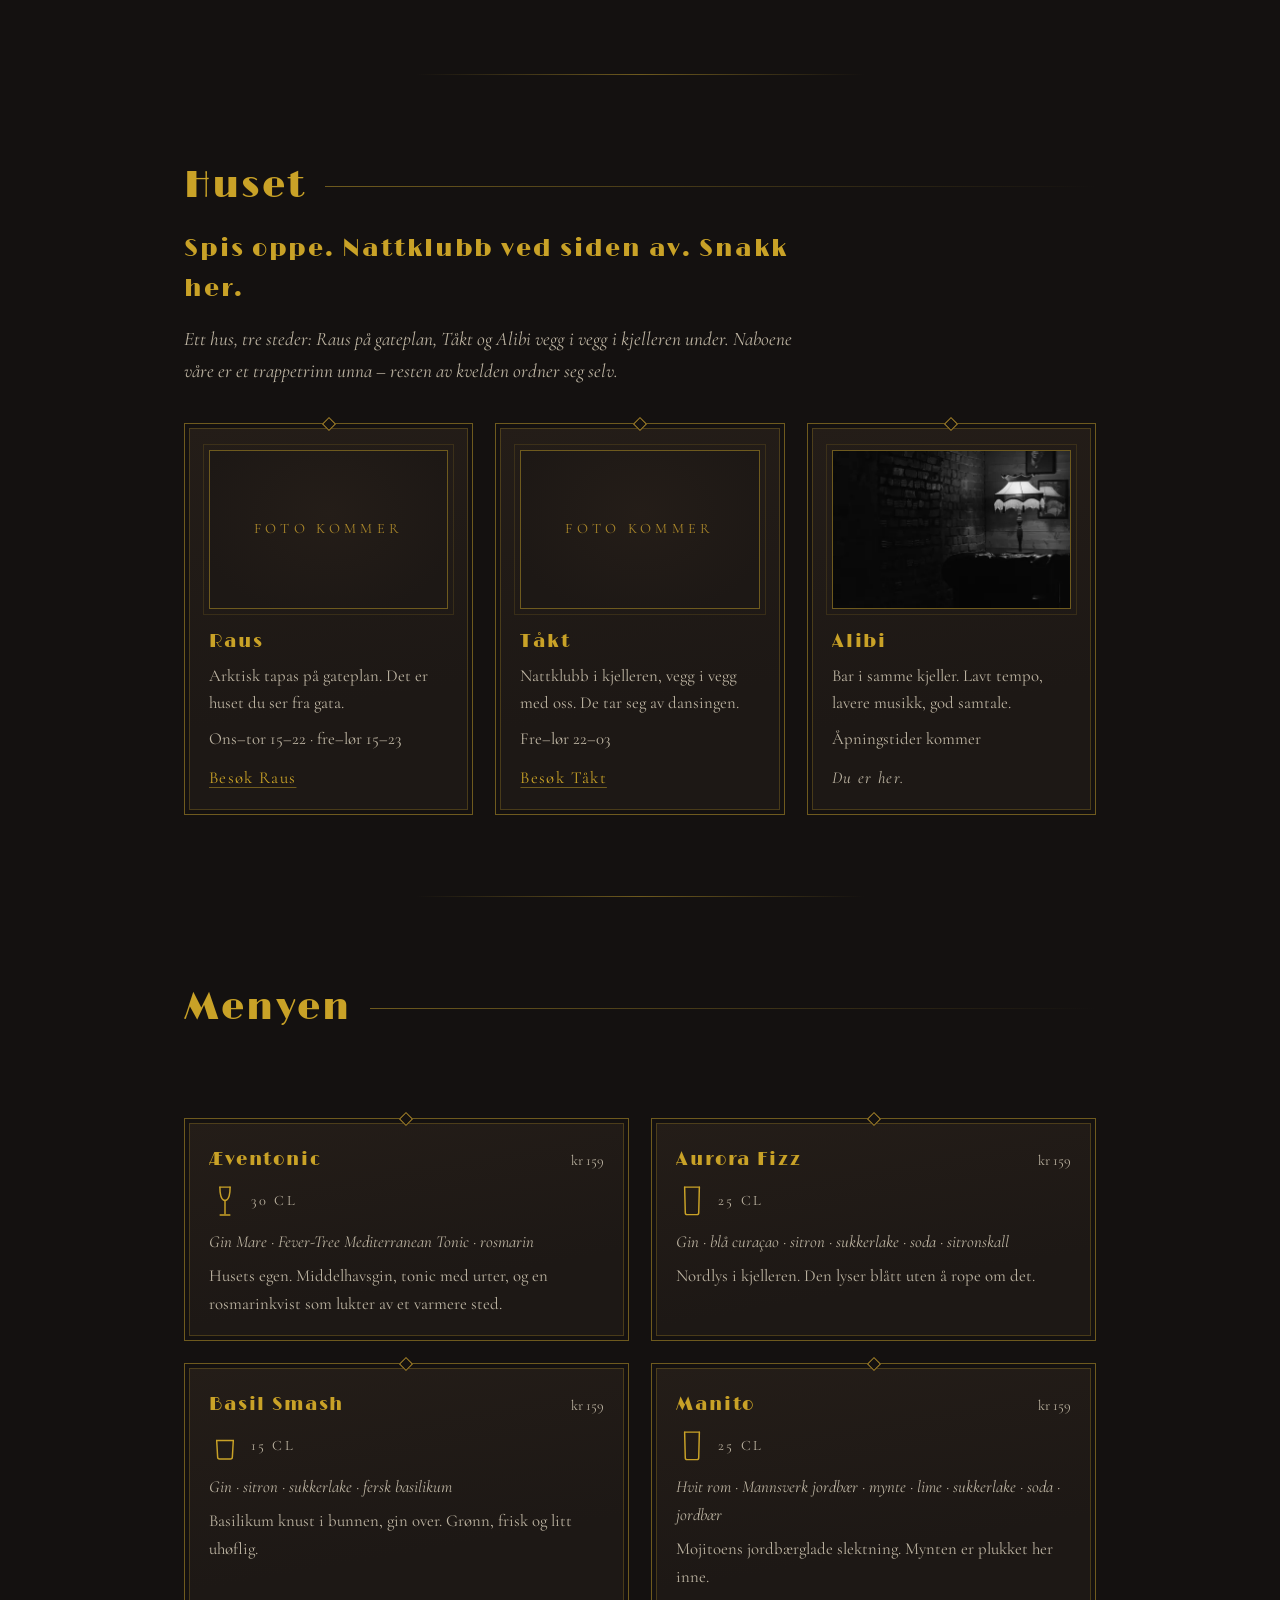
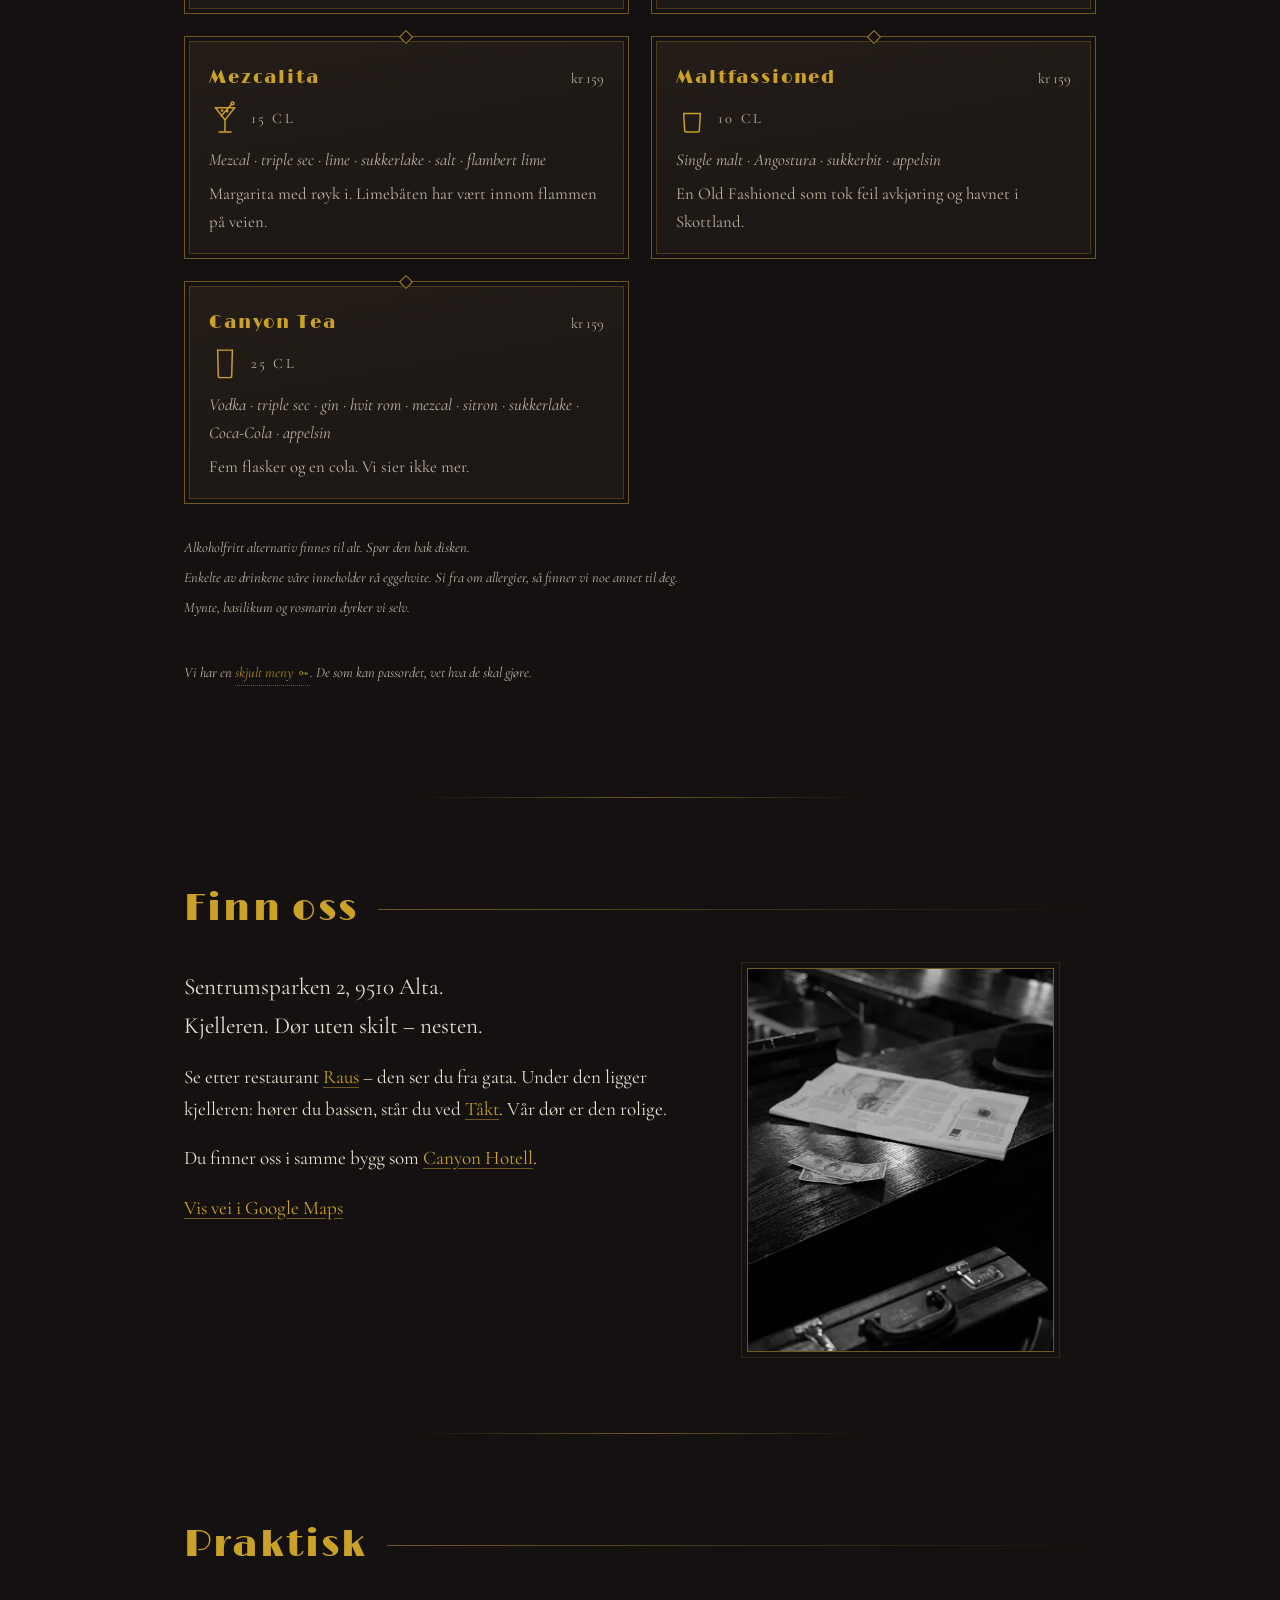
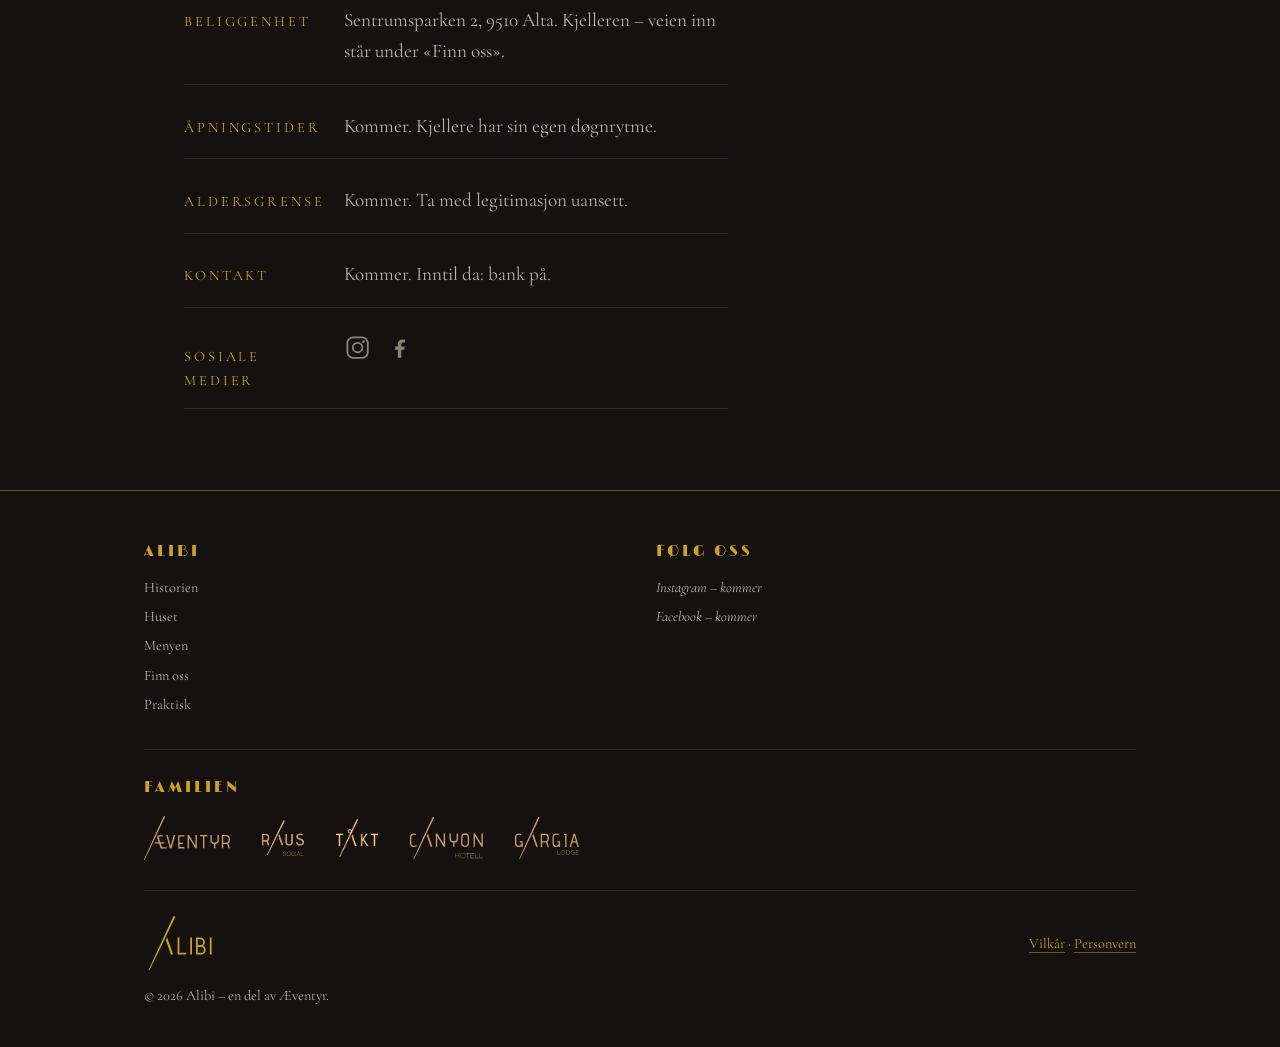
==== commit 84c4ecba: "feat: stemningsbilder i historien, huset og finn oss Tre sort-hvitt stockbilder i de eksisterende fo" ====
--- a/index.html
+++ b/index.html
@@ -7,7 +7,7 @@
   <meta name="robots" content="noindex">
 
   <title>Alibi – speakeasy i kjelleren, Alta</title>
-  <meta name="description" content="Alibi er en speakeasy i en kjeller i Sentrumsparken 2, Alta. Cocktails, dimmet lys og mørknet tre. Bank på – det du ser her, blir mellom oss.">
+  <meta name="description" content="Alibi er en speakeasy i en kjeller i Sentrumsparken 2, Alta. Cocktails, levende lys og lav musikk. Bank på – det du ser her, blir mellom oss.">
 
   <!-- Open Graph -->
   <meta property="og:type" content="website">
--- a/css/style.css
+++ b/css/style.css
@@ -717,6 +717,20 @@
   max-height: 24rem; /* balanserer mot tekstspalten ved siden av */
 }
 
+/* Stemningsbilder i eksisterende fotofelt: rammen (border + outline på
+   .medie-slot) beholdes, bildet fyller feltet og beskjæres med cover. */
+.medie-slot-foto { overflow: hidden; }
+
+.medie-slot-foto picture,
+.medie-slot-foto img {
+  position: absolute;
+  inset: 0;
+  width: 100%;
+  height: 100%;
+  object-fit: cover;
+  object-position: center;
+}
+
 /* ---------- Menyen ---------- */
 
 .meny-liste {
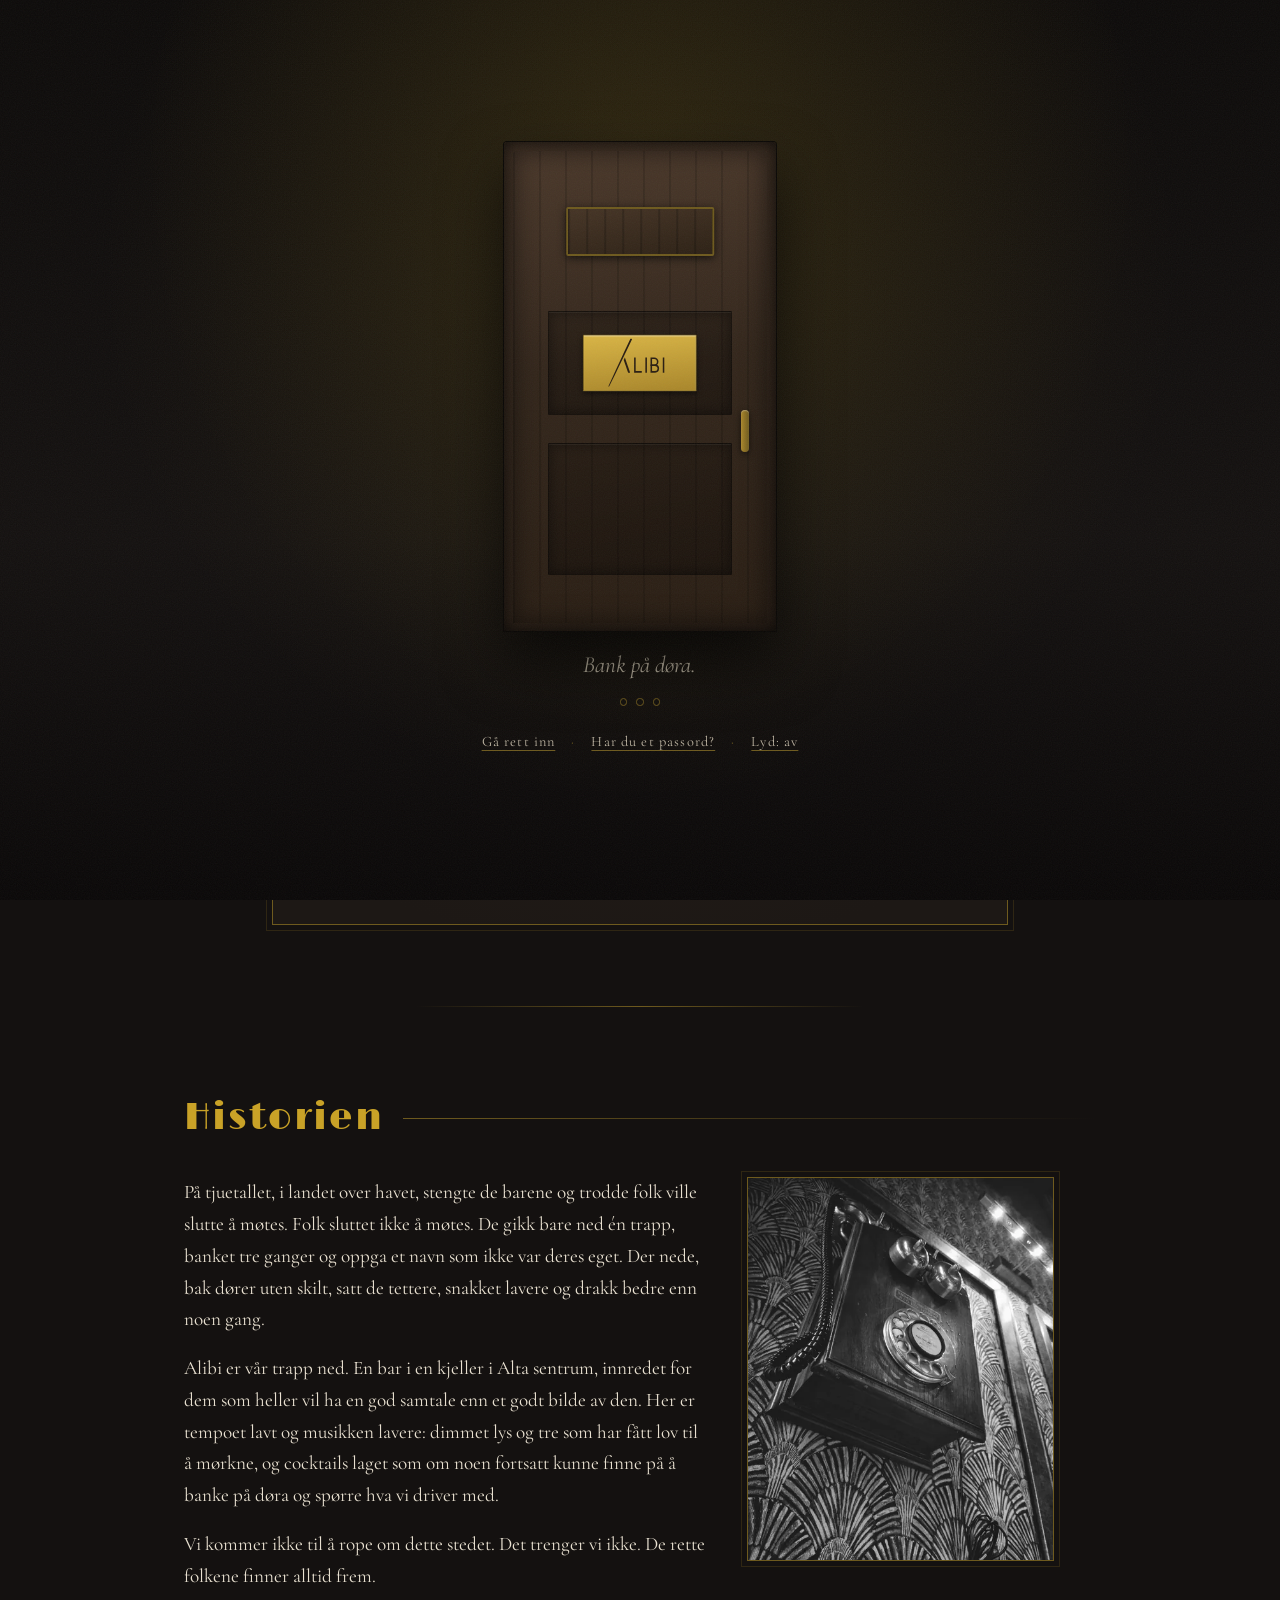
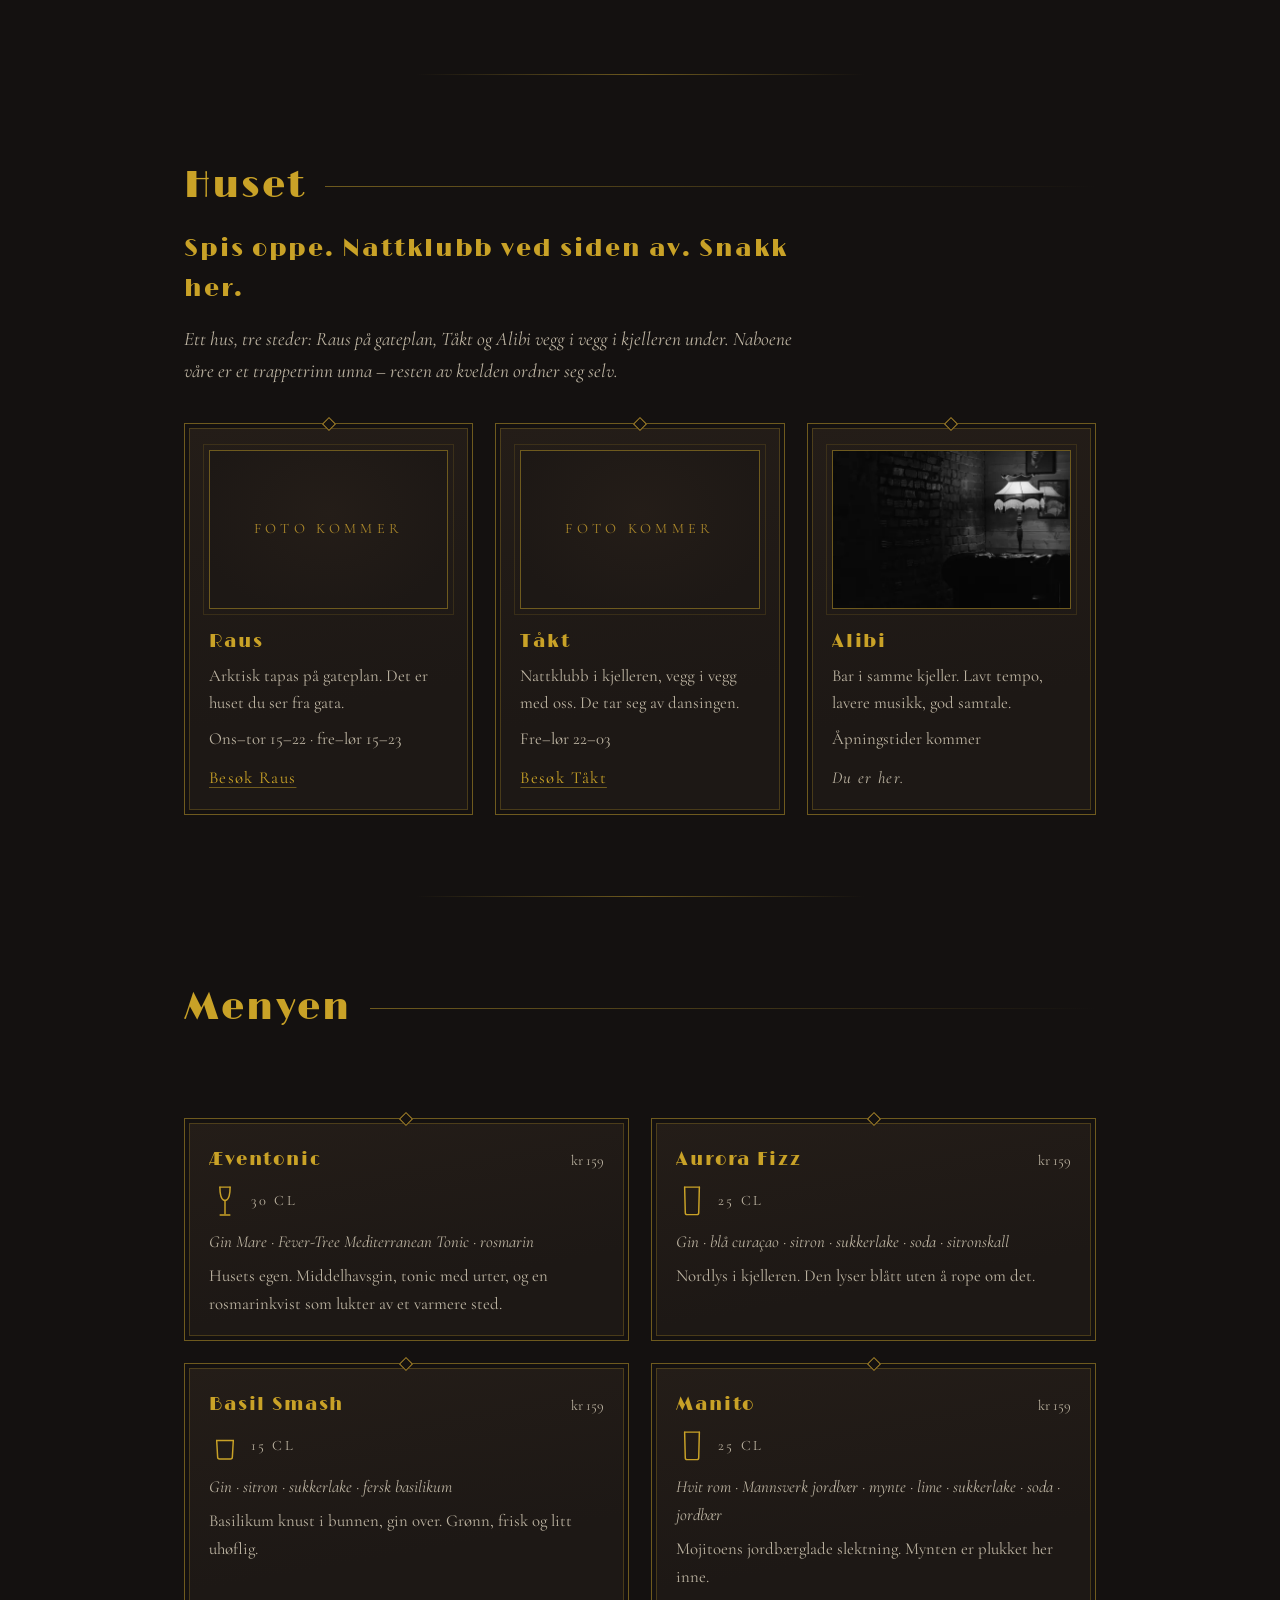
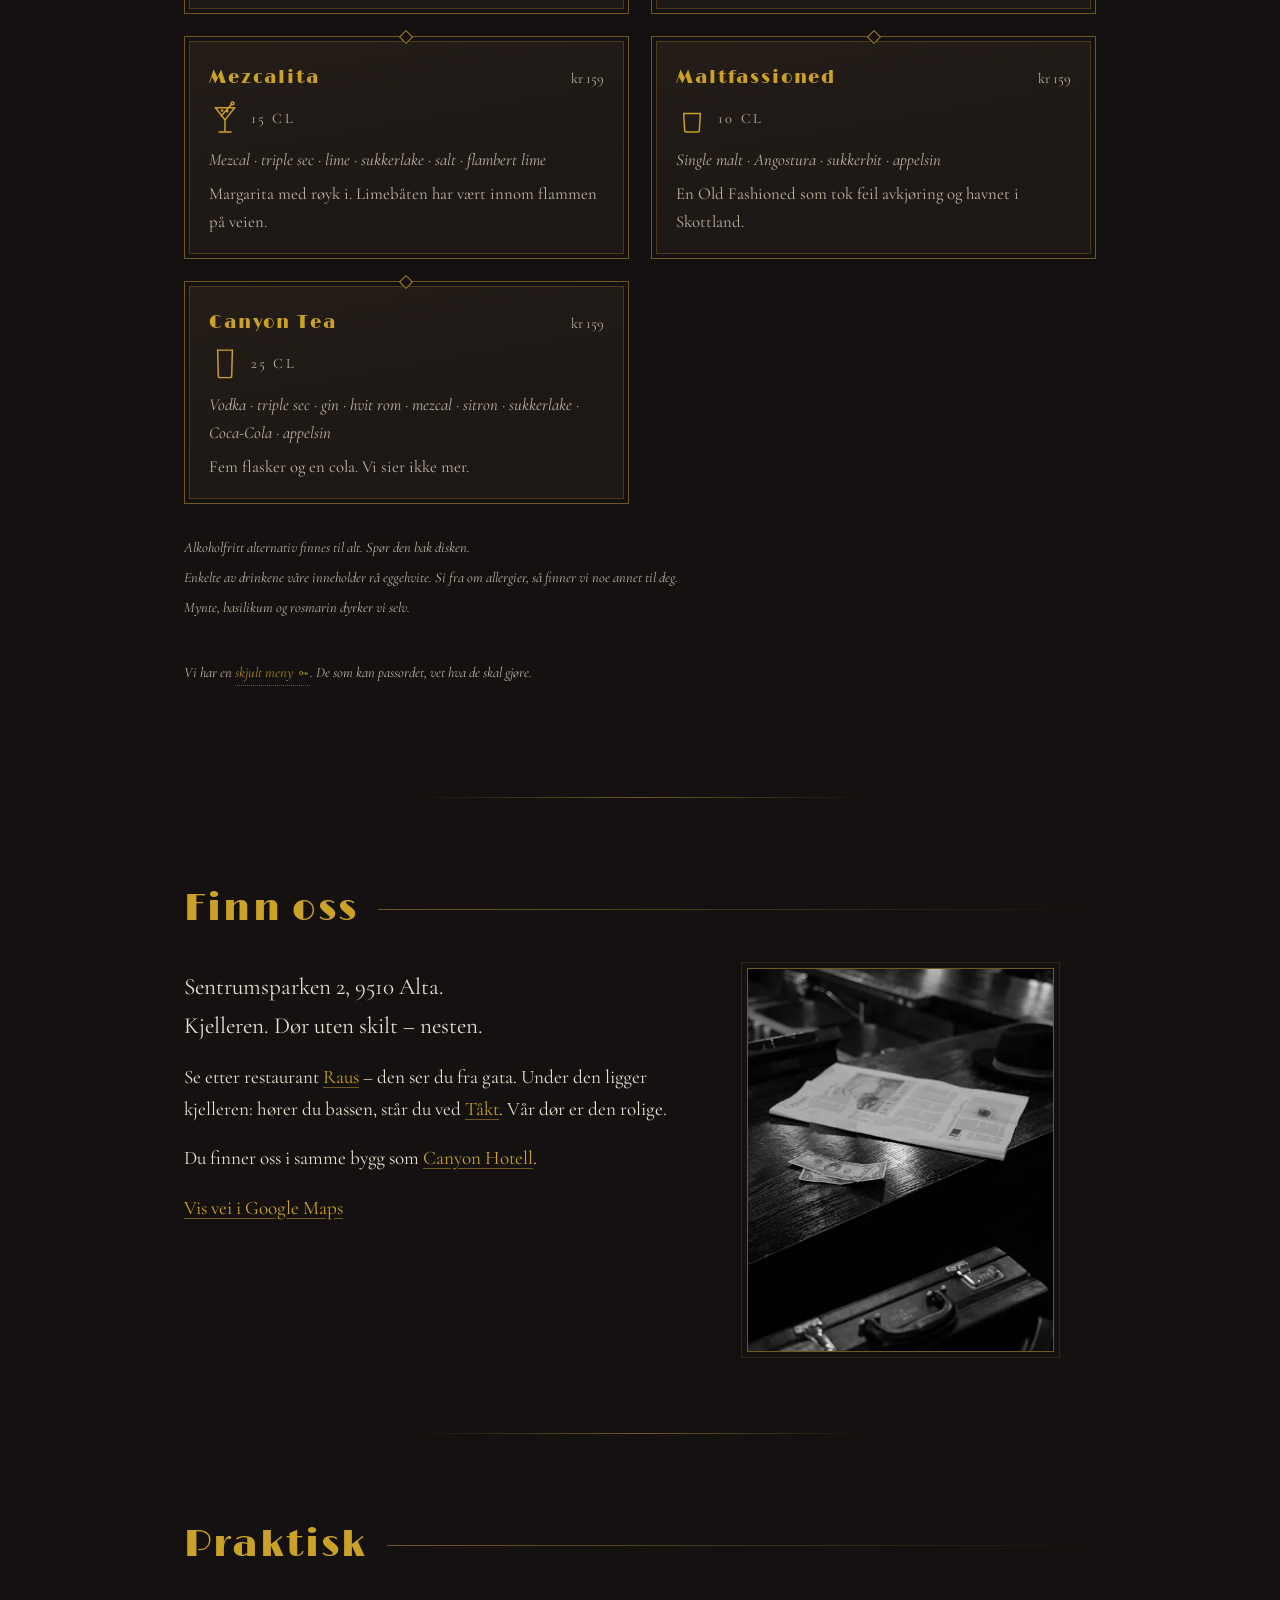
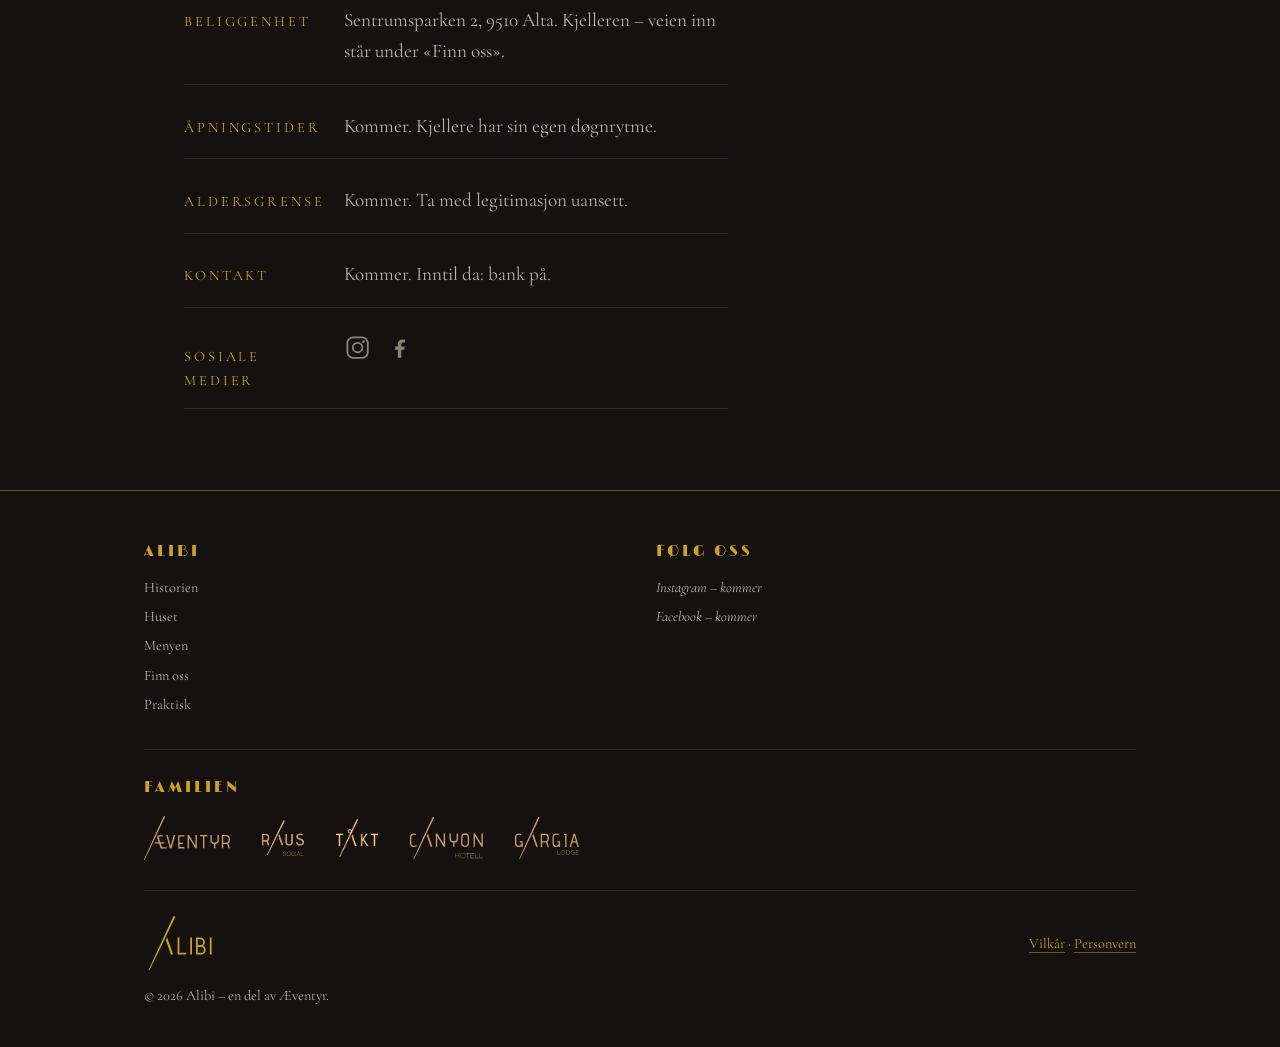
==== commit 2ffb0201: "fix: dørskiltet får plass til ordmerket Skiltet er nå liggende (2:1), sentrert i det øvre dørfeltet " ====
--- a/index.html
+++ b/index.html
@@ -7,7 +7,7 @@
   <meta name="robots" content="noindex">
 
   <title>Alibi – speakeasy i kjelleren, Alta</title>
-  <meta name="description" content="Alibi er en speakeasy i en kjeller i Sentrumsparken 2, Alta. Cocktails, levende lys og lav musikk. Bank på – det du ser her, blir mellom oss.">
+  <meta name="description" content="Alibi er en speakeasy i en kjeller i Sentrumsparken 2, Alta. Cocktails, dimmet lys og mørknet tre. Bank på – det du ser her, blir mellom oss.">
 
   <!-- Open Graph -->
   <meta property="og:type" content="website">
@@ -143,11 +143,12 @@
             </span>
             <span class="luke-deksel"></span>
           </span>
-          <!-- Messingskiltet: ordmerket gravert i plata (dekor – knappen har egen aria-label) -->
-          <span class="dor-skilt"><svg class="ordmerke" viewBox="0 0 236.88 188.95" aria-hidden="true" focusable="false"><use href="#alibi-ordmerke"/></svg></span>
           <!-- Dørfyllinger og håndtak -->
           <span class="dor-fylling dor-fylling-topp"></span>
           <span class="dor-fylling dor-fylling-bunn"></span>
+          <!-- Messingskiltet: ordmerket gravert i plata, sentrert i det øvre feltet.
+               Står etter fyllingene i DOM-en så det males oppå feltet (dekor – knappen har egen aria-label). -->
+          <span class="dor-skilt"><svg class="ordmerke" viewBox="0 0 236.88 188.95" aria-hidden="true" focusable="false"><use href="#alibi-ordmerke"/></svg></span>
           <span class="dor-handtak"></span>
         </span>
       </button>
--- a/css/style.css
+++ b/css/style.css
@@ -282,23 +282,38 @@
   box-shadow: 0 2px 6px rgba(0, 0, 0, 0.6), inset 0 1px 1px rgba(232, 224, 208, 0.4);
 }
 
+/* Messingskiltet: sentrert i det øvre dørfeltet (34 % + 22 % / 2 = 45 %),
+   liggende 2:1 og 45 % av dørbladets bredde. Alt er prosent av døra, så
+   forholdet er likt på alle bredder. Ordmerket dimensjoneres etter versal-
+   høyden: A-streken (hele viewBox-høyden) fyller 86 % av platas høyde, som
+   gir LIBI ≈ 27 % av platehøyden (≈ 15 px på desktop, ≈ 11 px på 375 px). */
 .dor-skilt {
   position: absolute;
-  top: 24%;
+  top: 45%;
   left: 50%;
-  transform: translateX(-50%);
-  padding: 0.3rem 0.7rem;
-  line-height: 0;
-  color: #2a1e12; /* «gravert» – mørkt ordmerke i messingplata (≈ 8:1) */
+  width: 45%;
+  aspect-ratio: 2 / 1;
+  transform: translate(-50%, -50%);
+  display: flex;
+  align-items: center;
+  justify-content: center;
+  color: #2a1e12; /* «gravert» – mørkt ordmerke i messingplata (4,7:1 mot platas mørkeste ende) */
   background: linear-gradient(175deg, #d9b545, var(--messing-dus));
   border: 1px solid rgba(0, 0, 0, 0.4);
   border-radius: 1px;
   box-shadow: 0 2px 5px rgba(0, 0, 0, 0.55), inset 0 1px 1px rgba(255, 245, 210, 0.5);
 }
 
+/* Bredde = 0,86 × platehøyde × (236,88 / 188,95) = 53,9 % av platebredden.
+   Optisk sentrering: SVG-boksen er skjev fordi A-streken stikker langt ut
+   til venstre nederst. Ordet slik det leses – A-en i versalbåndet + LIBI,
+   x 45–235 av 237 – har midtpunkt 9,1 % til høyre for boksens midte, så
+   SVG-en flyttes 9,1 % av egen bredde mot venstre. Streken ligger innenfor
+   viewBoxen og plata har ikke overflow hidden – ingenting klippes. */
 .dor-skilt .ordmerke {
-  height: 2.2rem;
-  width: auto;
+  width: 53.9%;
+  height: auto;
+  transform: translateX(-9.1%);
 }
 
 /* ---------- Dørluka og øyet ---------- */
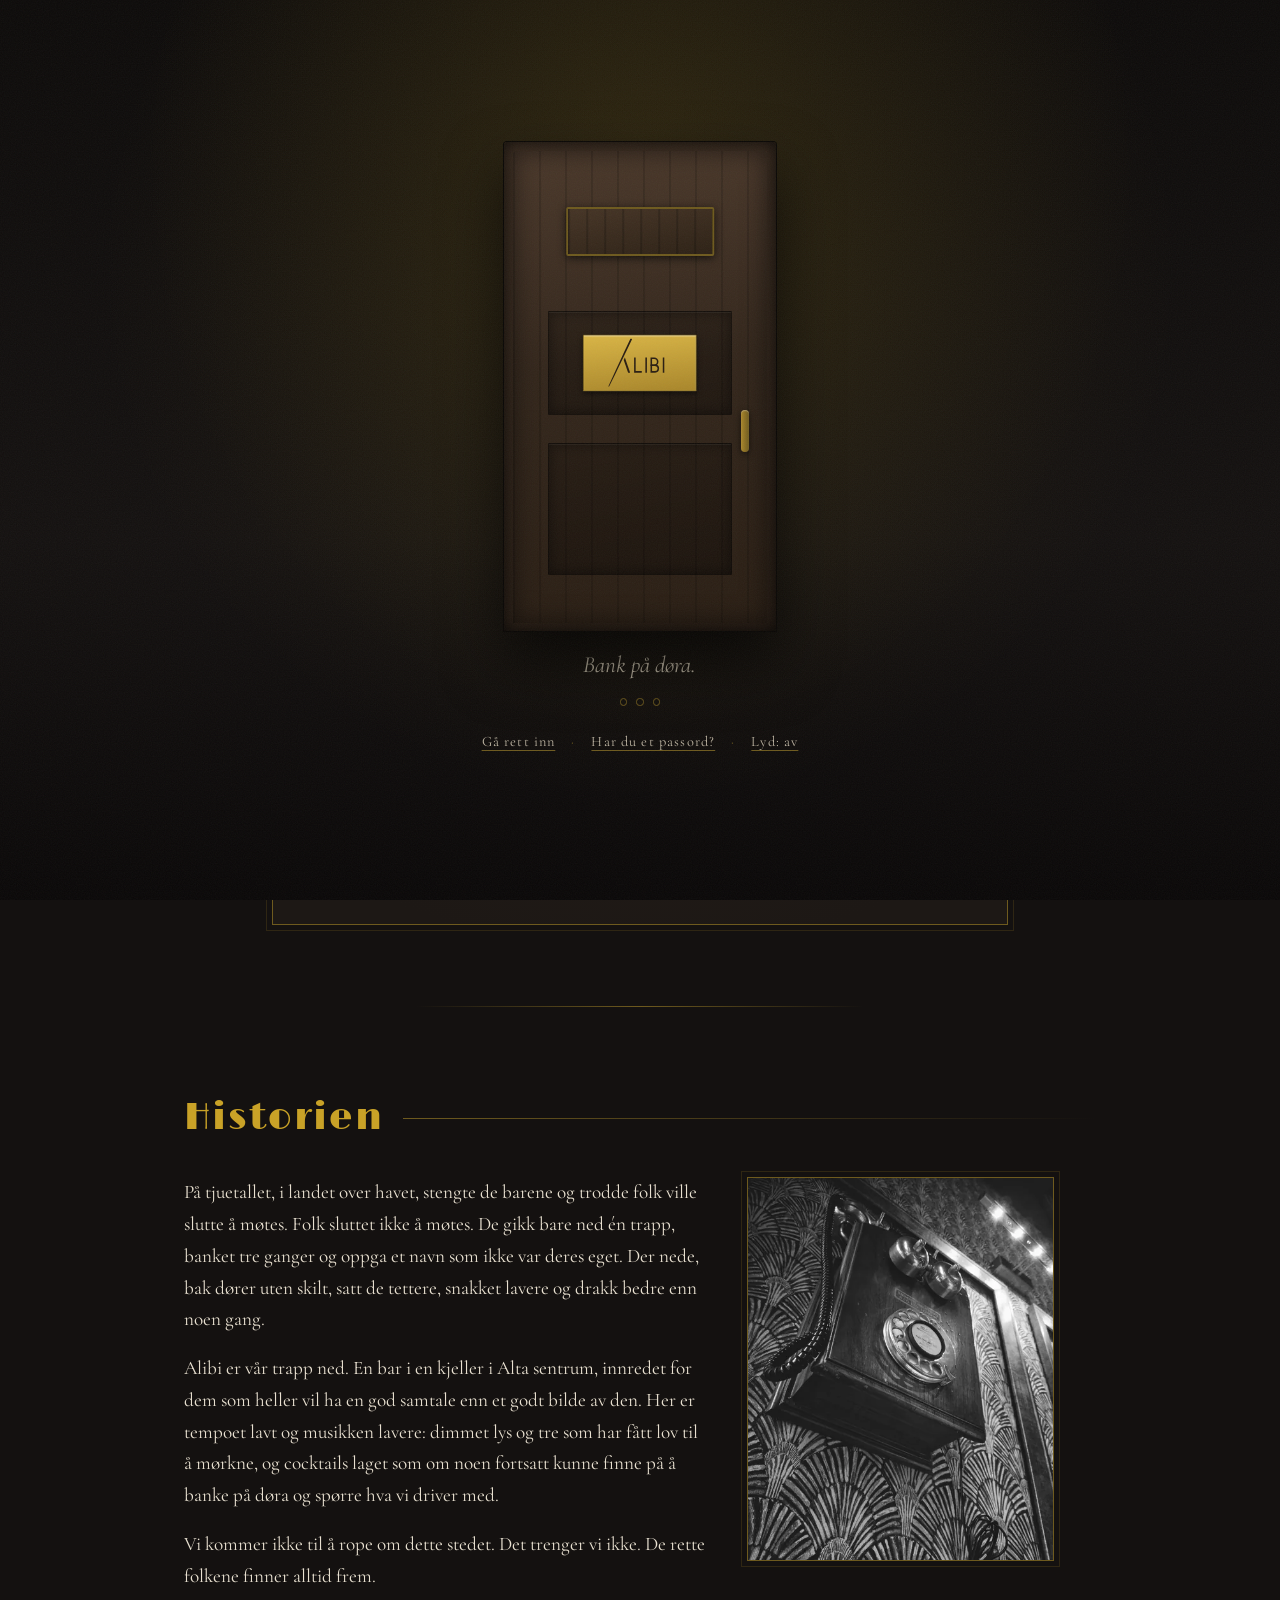
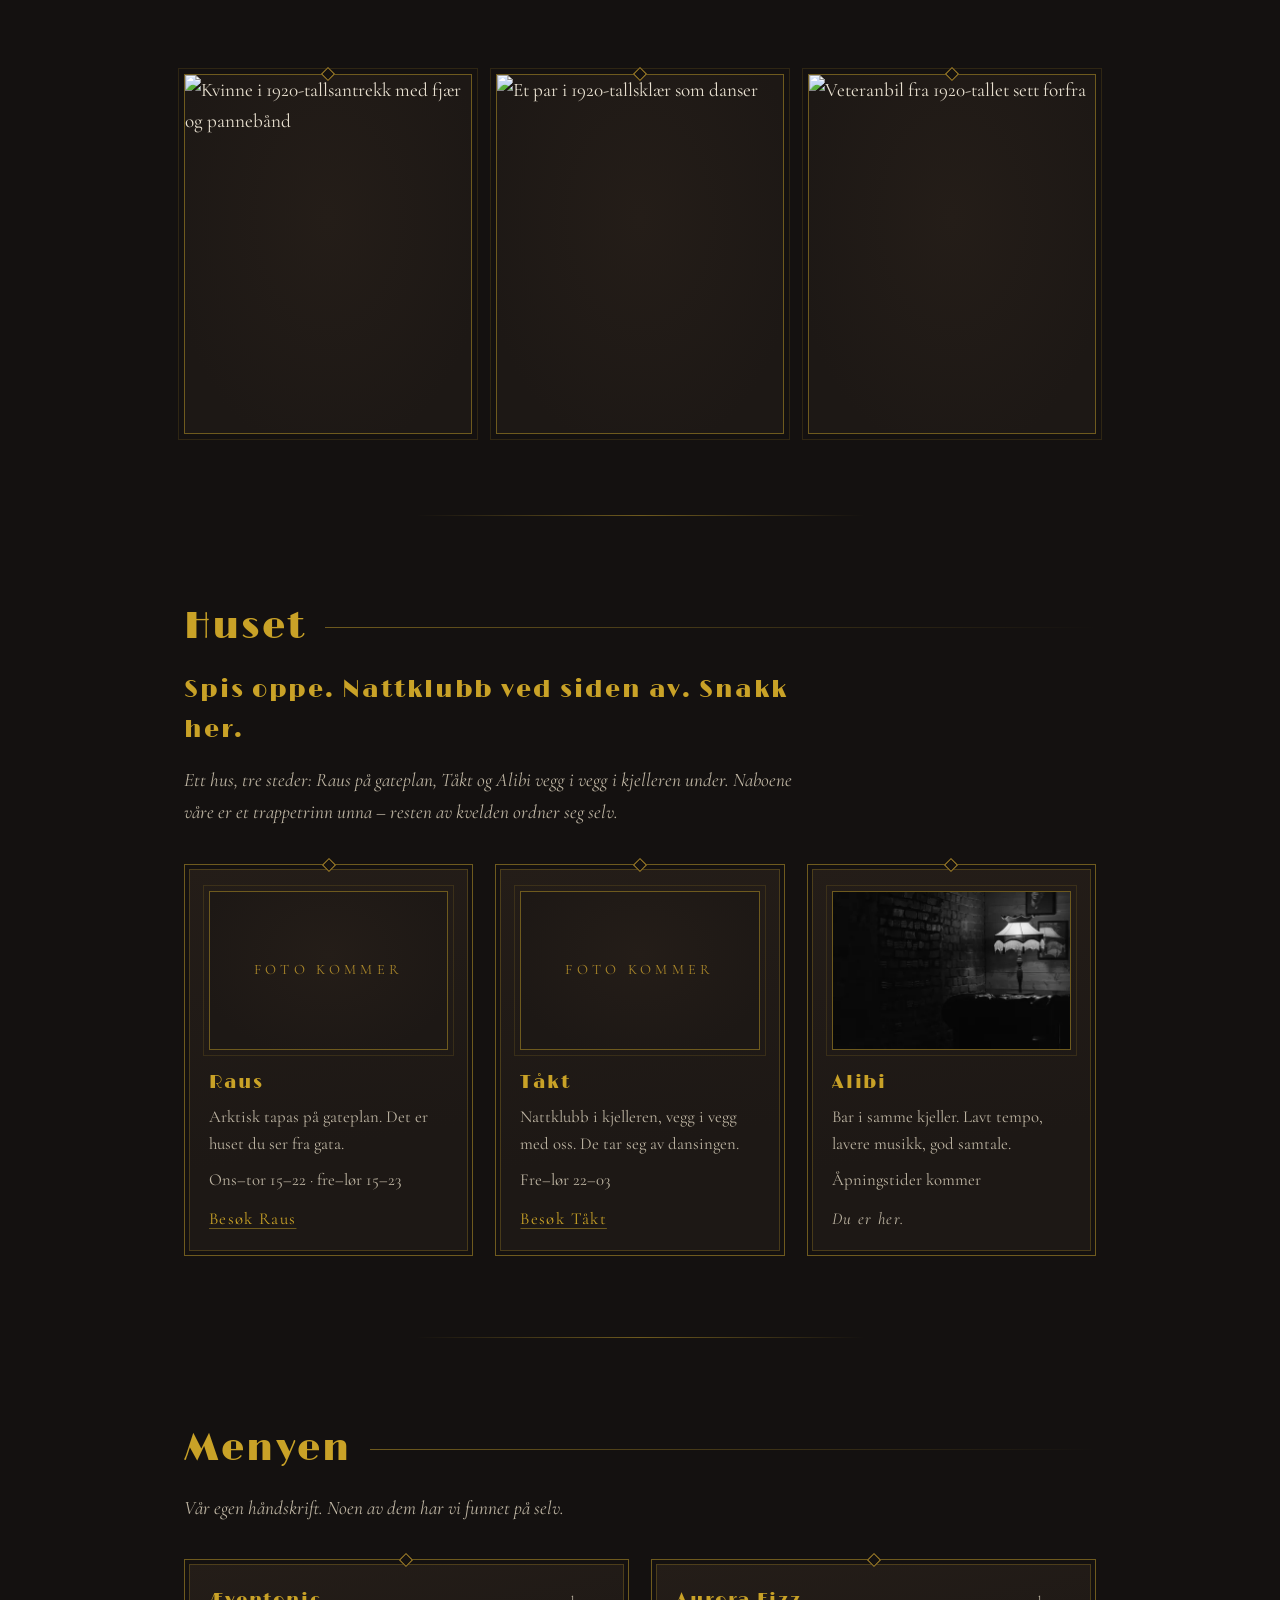
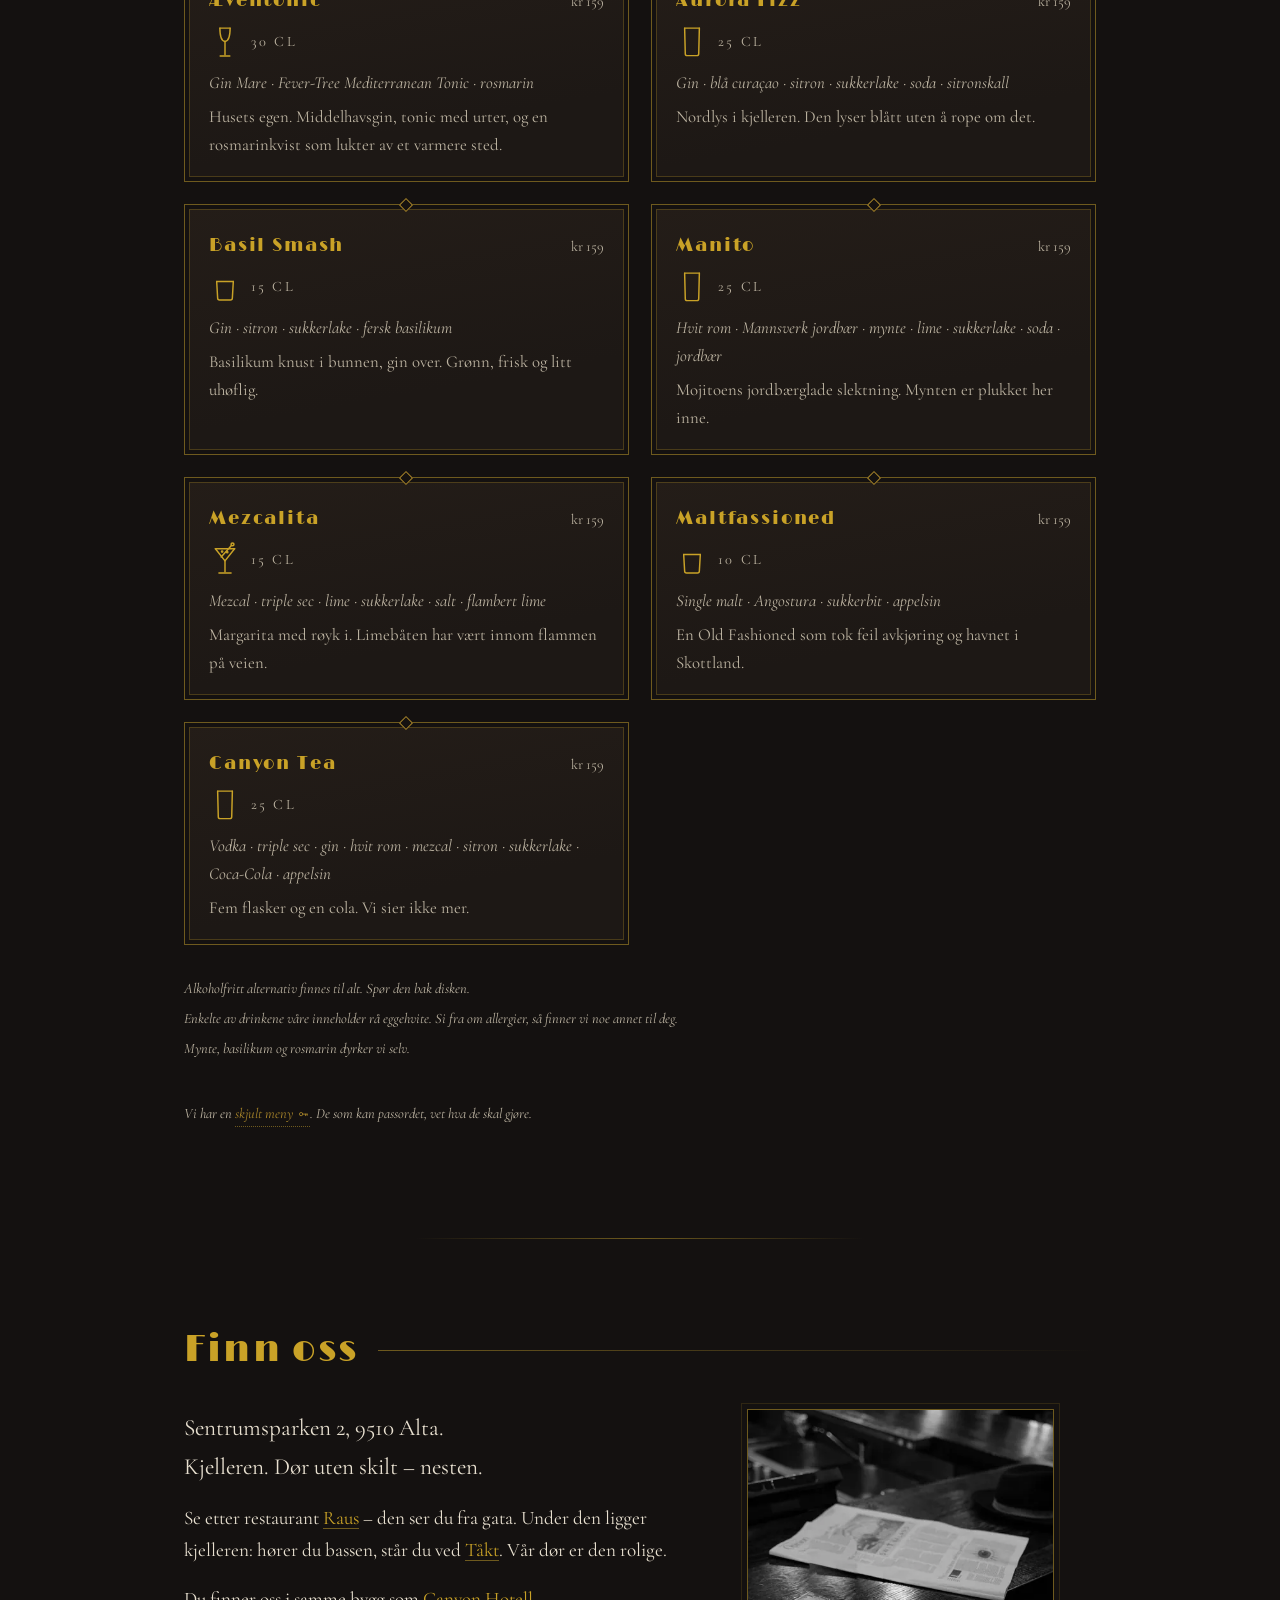
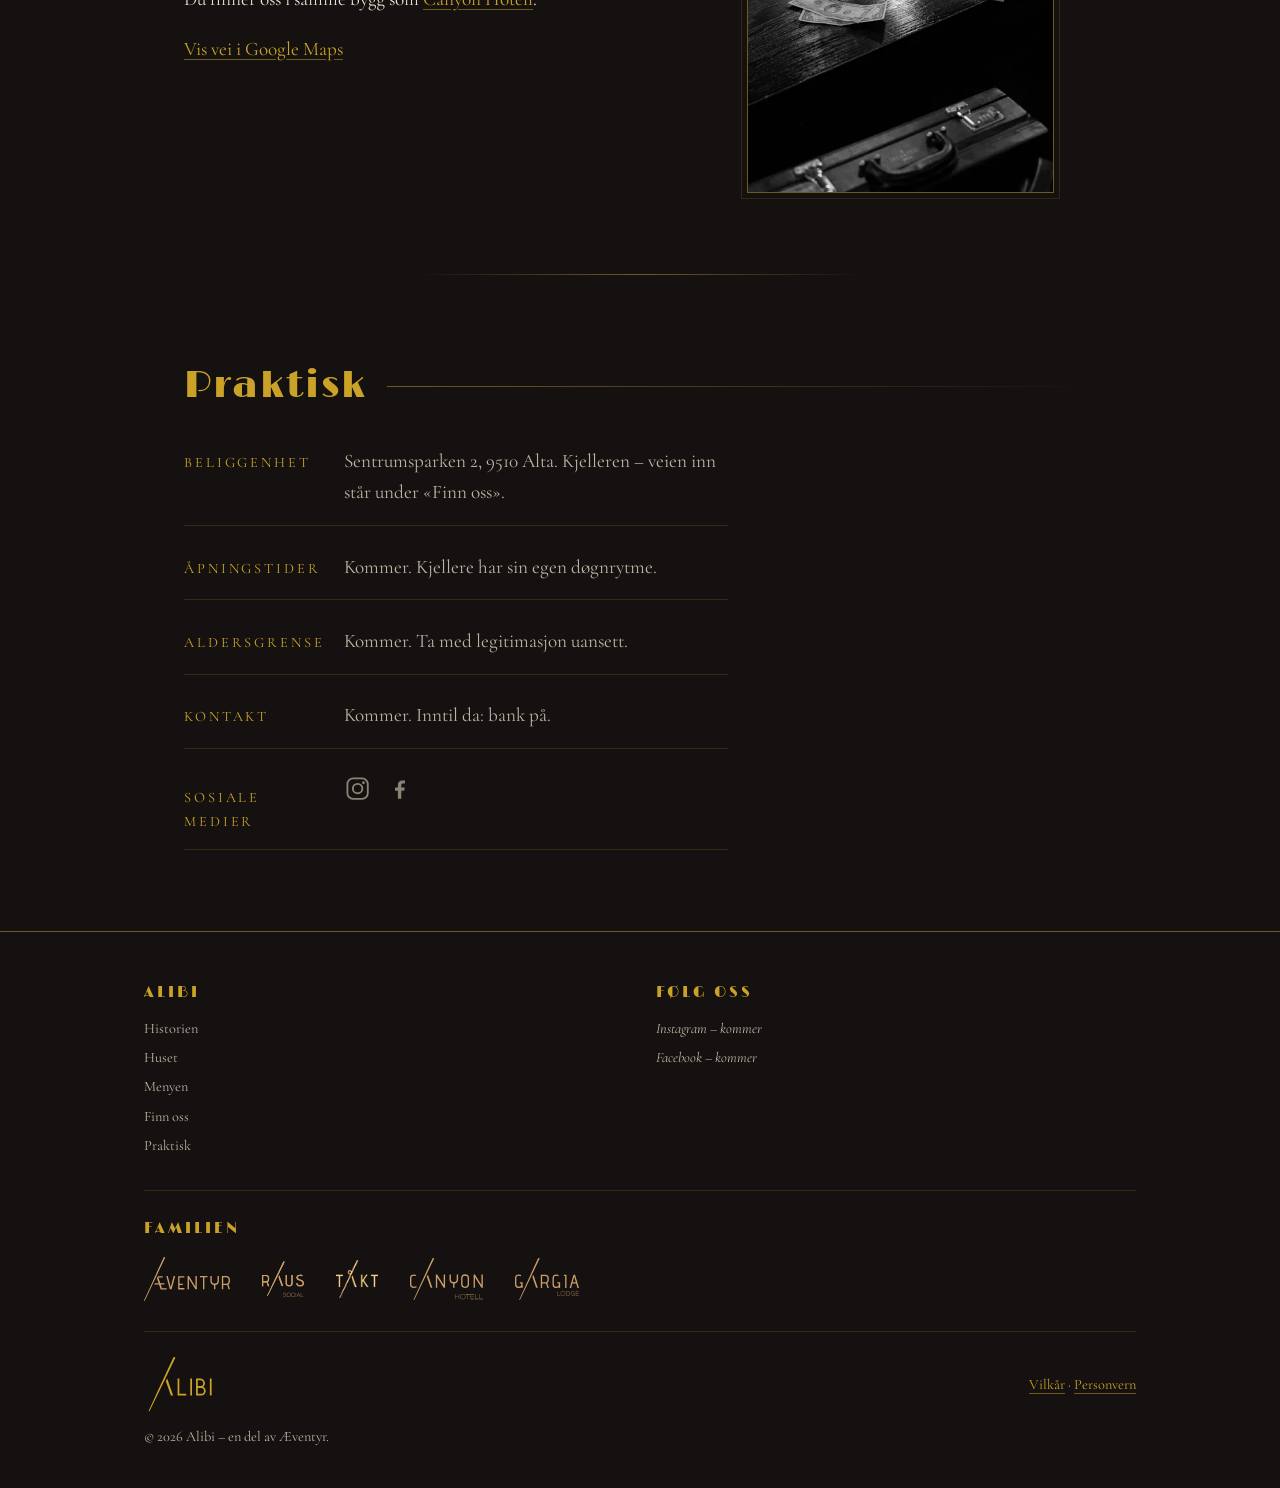
==== commit 508db909: "feat: fotobånd med tre stemningsbilder mellom Historien og Huset Tre 4:5-bilder i sidens ramme, uten" ====
--- a/index.html
+++ b/index.html
@@ -231,6 +231,39 @@
     </div>
   </section>
 
+  <!-- ============ FOTOBÅND – pusterom mellom Historien og Huset (ingen overskrift, ikke i navigasjonen) ============ -->
+  <!-- PLACEHOLDER: stemningsbilde (stock), byttes med ekte foto av Alibi -->
+  <div class="fotoband">
+    <div class="fotoband-rull" tabindex="0" role="region" aria-label="Stemningsbilder">
+      <ul class="fotoband-liste">
+        <li>
+          <figure class="medie-slot medie-slot-foto fotoband-bilde">
+            <picture>
+              <source type="image/webp" srcset="img/alibi-dame-480.webp 480w, img/alibi-dame-640.webp 640w, img/alibi-dame-800.webp 800w" sizes="(min-width: 62.5rem) 18rem, (min-width: 46rem) calc((92vw - 3rem) / 3), 75vw">
+              <img src="img/alibi-dame-800.jpg" width="800" height="1000" alt="Kvinne i 1920-tallsantrekk med fjær og pannebånd" loading="lazy" decoding="async">
+            </picture>
+          </figure>
+        </li>
+        <li>
+          <figure class="medie-slot medie-slot-foto fotoband-bilde">
+            <picture>
+              <source type="image/webp" srcset="img/alibi-par-dans-480.webp 480w, img/alibi-par-dans-640.webp 640w, img/alibi-par-dans-800.webp 800w" sizes="(min-width: 62.5rem) 18rem, (min-width: 46rem) calc((92vw - 3rem) / 3), 75vw">
+              <img src="img/alibi-par-dans-800.jpg" width="800" height="1000" alt="Et par i 1920-tallsklær som danser" loading="lazy" decoding="async">
+            </picture>
+          </figure>
+        </li>
+        <li>
+          <figure class="medie-slot medie-slot-foto fotoband-bilde">
+            <picture>
+              <source type="image/webp" srcset="img/alibi-ford-480.webp 480w, img/alibi-ford-640.webp 640w, img/alibi-ford-800.webp 800w" sizes="(min-width: 62.5rem) 18rem, (min-width: 46rem) calc((92vw - 3rem) / 3), 75vw">
+              <img src="img/alibi-ford-800.jpg" width="800" height="1000" alt="Veteranbil fra 1920-tallet sett forfra" loading="lazy" decoding="async">
+            </picture>
+          </figure>
+        </li>
+      </ul>
+    </div>
+  </div>
+
   <hr class="skille" aria-hidden="true">
 
   <!-- ============ HUSET – familien: Raus, Tåkt og oss ============ -->
--- a/css/style.css
+++ b/css/style.css
@@ -746,6 +746,72 @@
   object-position: center;
 }
 
+/* ---------- Fotobånd (mellom Historien og Huset) ----------
+   Tre stående 4:5-bilder i sidens ramme. Ingen overskrift, ikke i menyen –
+   et pusterom. Under 46rem: horisontal rad med scroll-snap inni båndet
+   (aldri på siden), ca. 75 % av skjermbredden per bilde så neste stikker inn.
+   Rulleområdet er fokuserbart (tabindex/role/aria-label i HTML) så det kan
+   rulles med piltaster. Ingen scroll-behavior settes her – snap og rulling
+   følger nettleserens standard, også med redusert bevegelse. */
+
+.fotoband {
+  max-width: var(--maks-bredde);
+  margin: 0 auto;
+  padding-bottom: clamp(3.5rem, 9vh, 6rem); /* samme luft som seksjonene */
+}
+
+.fotoband-rull {
+  /* Luft over/under så rammens ytre hårlinje (5 px) og diamanten ikke
+     klippes av rulleområdet */
+  padding: 0.6rem var(--luft);
+  overflow-x: auto;
+  overscroll-behavior-x: contain;
+  scroll-snap-type: x mandatory;
+  scroll-padding-inline: var(--luft);
+  scrollbar-width: none;
+}
+.fotoband-rull::-webkit-scrollbar { display: none; }
+.fotoband-rull:focus-visible { outline-offset: -3px; } /* ringen holder seg innenfor båndet */
+
+.fotoband-liste {
+  list-style: none;
+  display: flex;
+  gap: 1rem;
+  width: max-content; /* så høyre gutter (padding) også får plass etter siste bilde */
+}
+
+.fotoband-liste li {
+  position: relative;
+  flex: 0 0 75vw;
+  scroll-snap-align: start;
+}
+
+.fotoband-bilde { aspect-ratio: 4 / 5; }
+
+/* Diamant i toppen, som på kortene */
+.fotoband-liste li::before {
+  content: "";
+  position: absolute;
+  z-index: 1;
+  top: -5px;
+  left: 50%;
+  width: 8px;
+  height: 8px;
+  transform: translateX(-50%) rotate(45deg);
+  background: var(--brunsort);
+  border: 1px solid var(--messing-dus);
+}
+
+@media (min-width: 46rem) {
+  .fotoband-rull {
+    padding: 0 var(--luft);
+    overflow: visible;
+    scroll-snap-type: none;
+  }
+  .fotoband-liste { gap: 1.5rem; width: auto; }
+  .fotoband-liste li { flex: 1 1 0; }
+}
+
 /* ---------- Menyen ---------- */
 
 .meny-liste {
@@ -1265,6 +1331,22 @@
   padding: var(--luft);
 }
 
+/* Ordmerket over «Feil dør» – lite og nøkternt, versalhøyde ≈ 0,6 rem som
+   overteksten. Samme symbol som forsiden (kopiert inn i 404.html, som ikke
+   laster JS eller deler DOM med index.html). */
+.feil-ordmerke {
+  display: block;
+  line-height: 0;
+  color: var(--messing);
+}
+.feil-ordmerke:hover { color: var(--messing-dus); }
+
+.feil-ordmerke .ordmerke {
+  height: 1.9rem;   /* versalhøyde ≈ 0,6 rem */
+  width: auto;
+  margin-bottom: -0.5rem; /* streken under grunnlinja skal ikke skyve overteksten ned */
+}
+
 .feil-kode {
   font-size: clamp(4rem, 18vw, 8rem);
   line-height: 1;
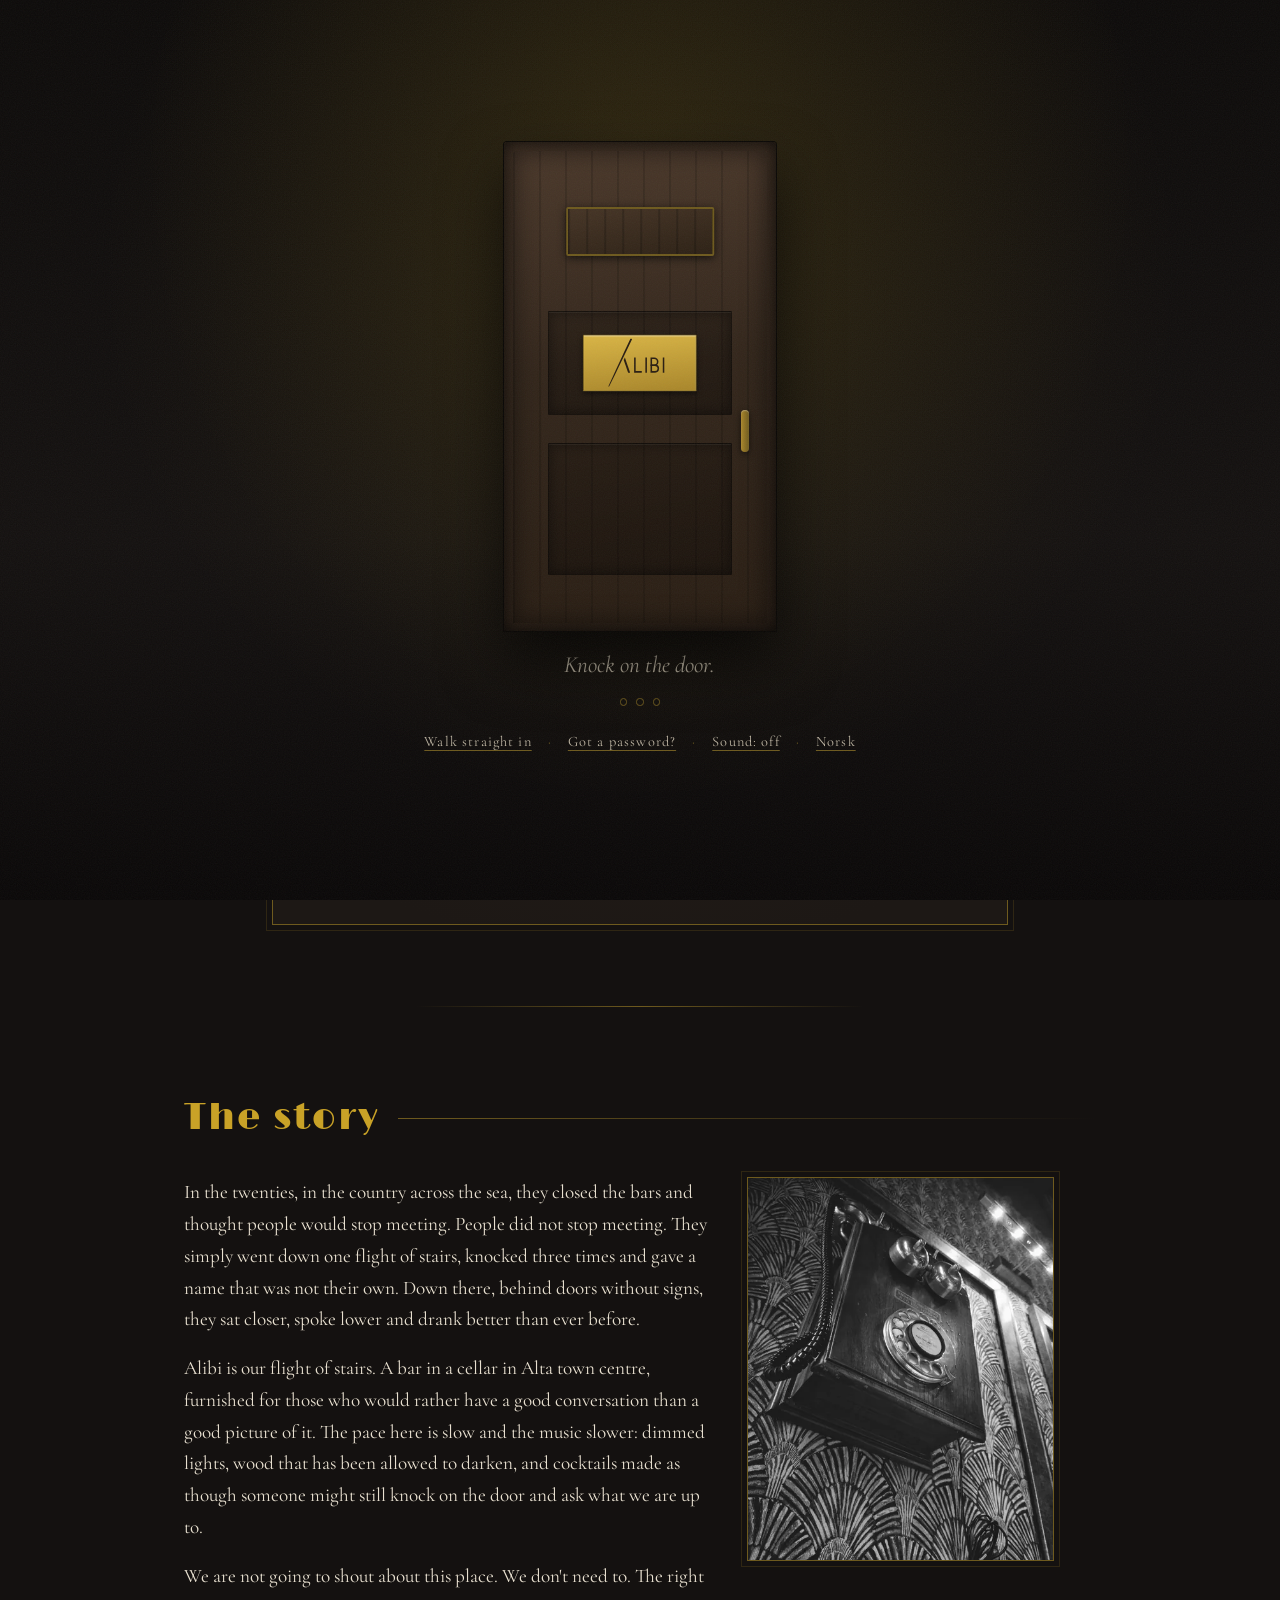
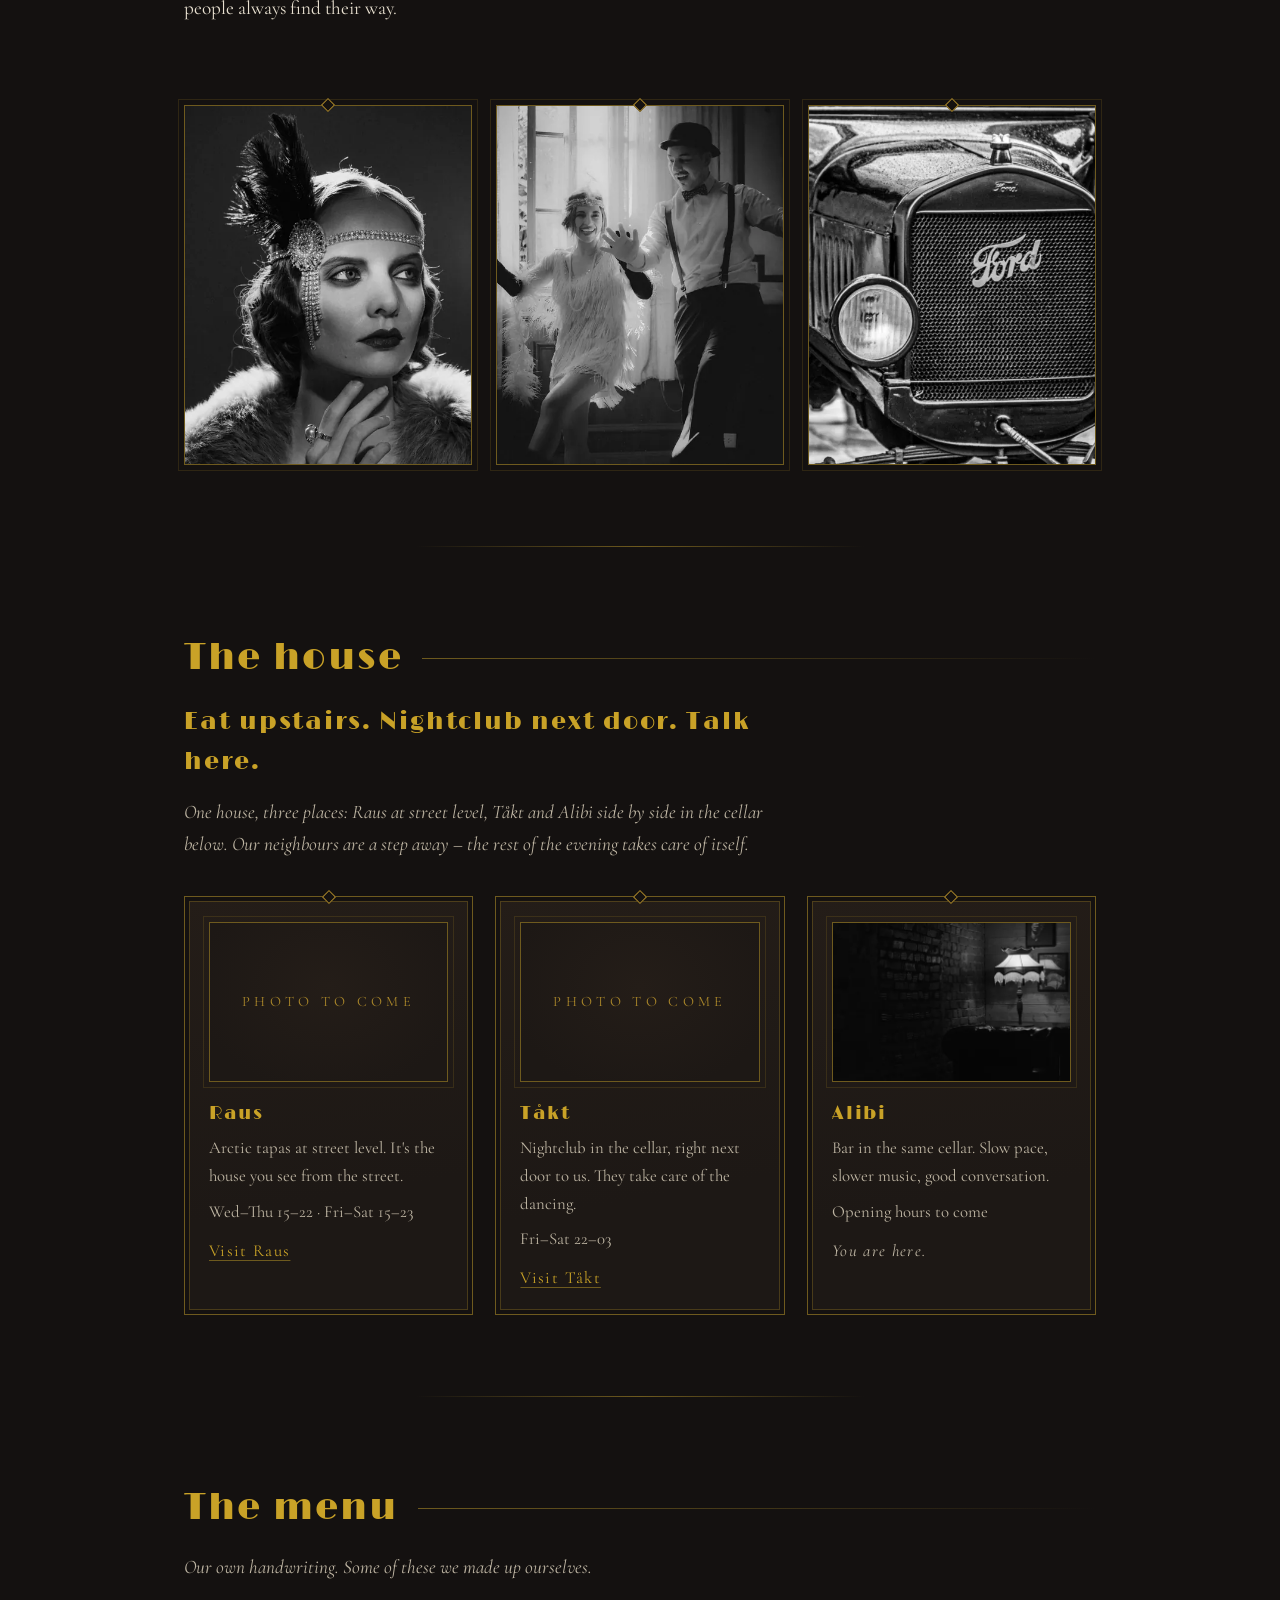
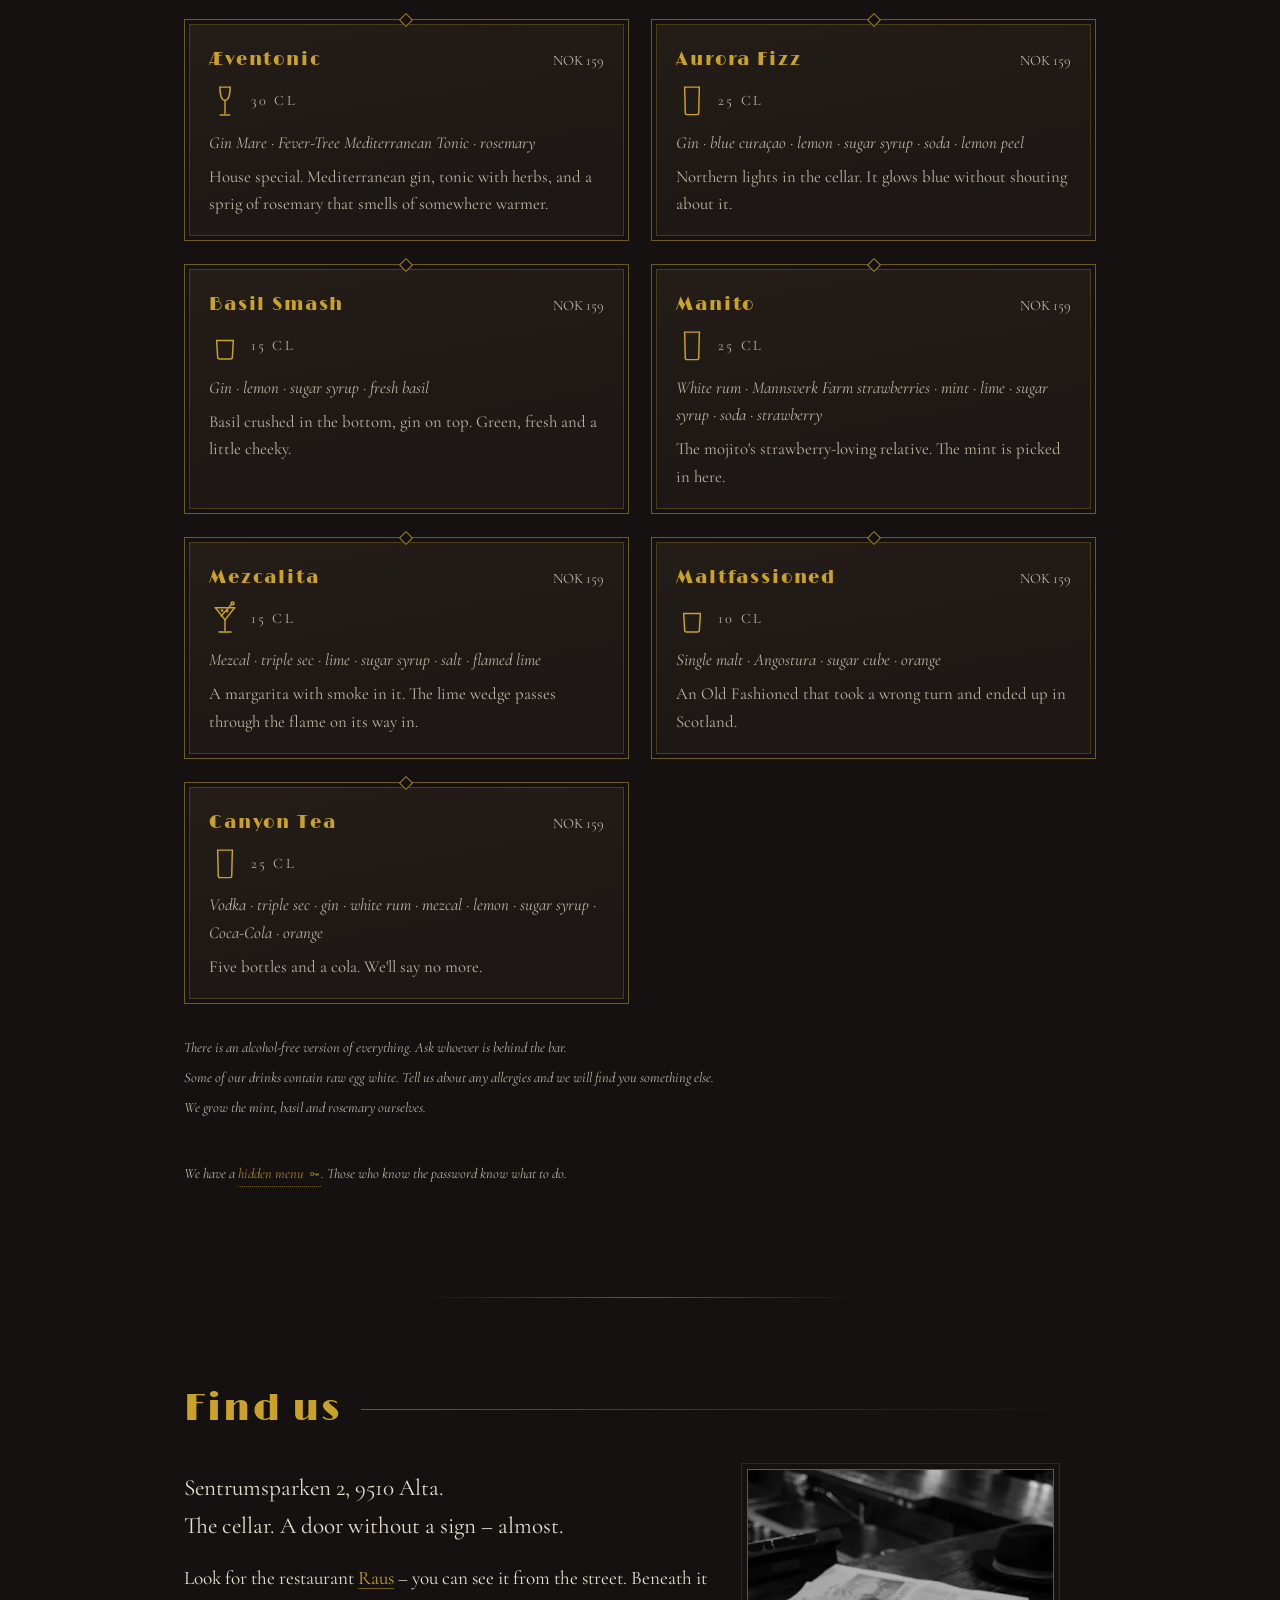
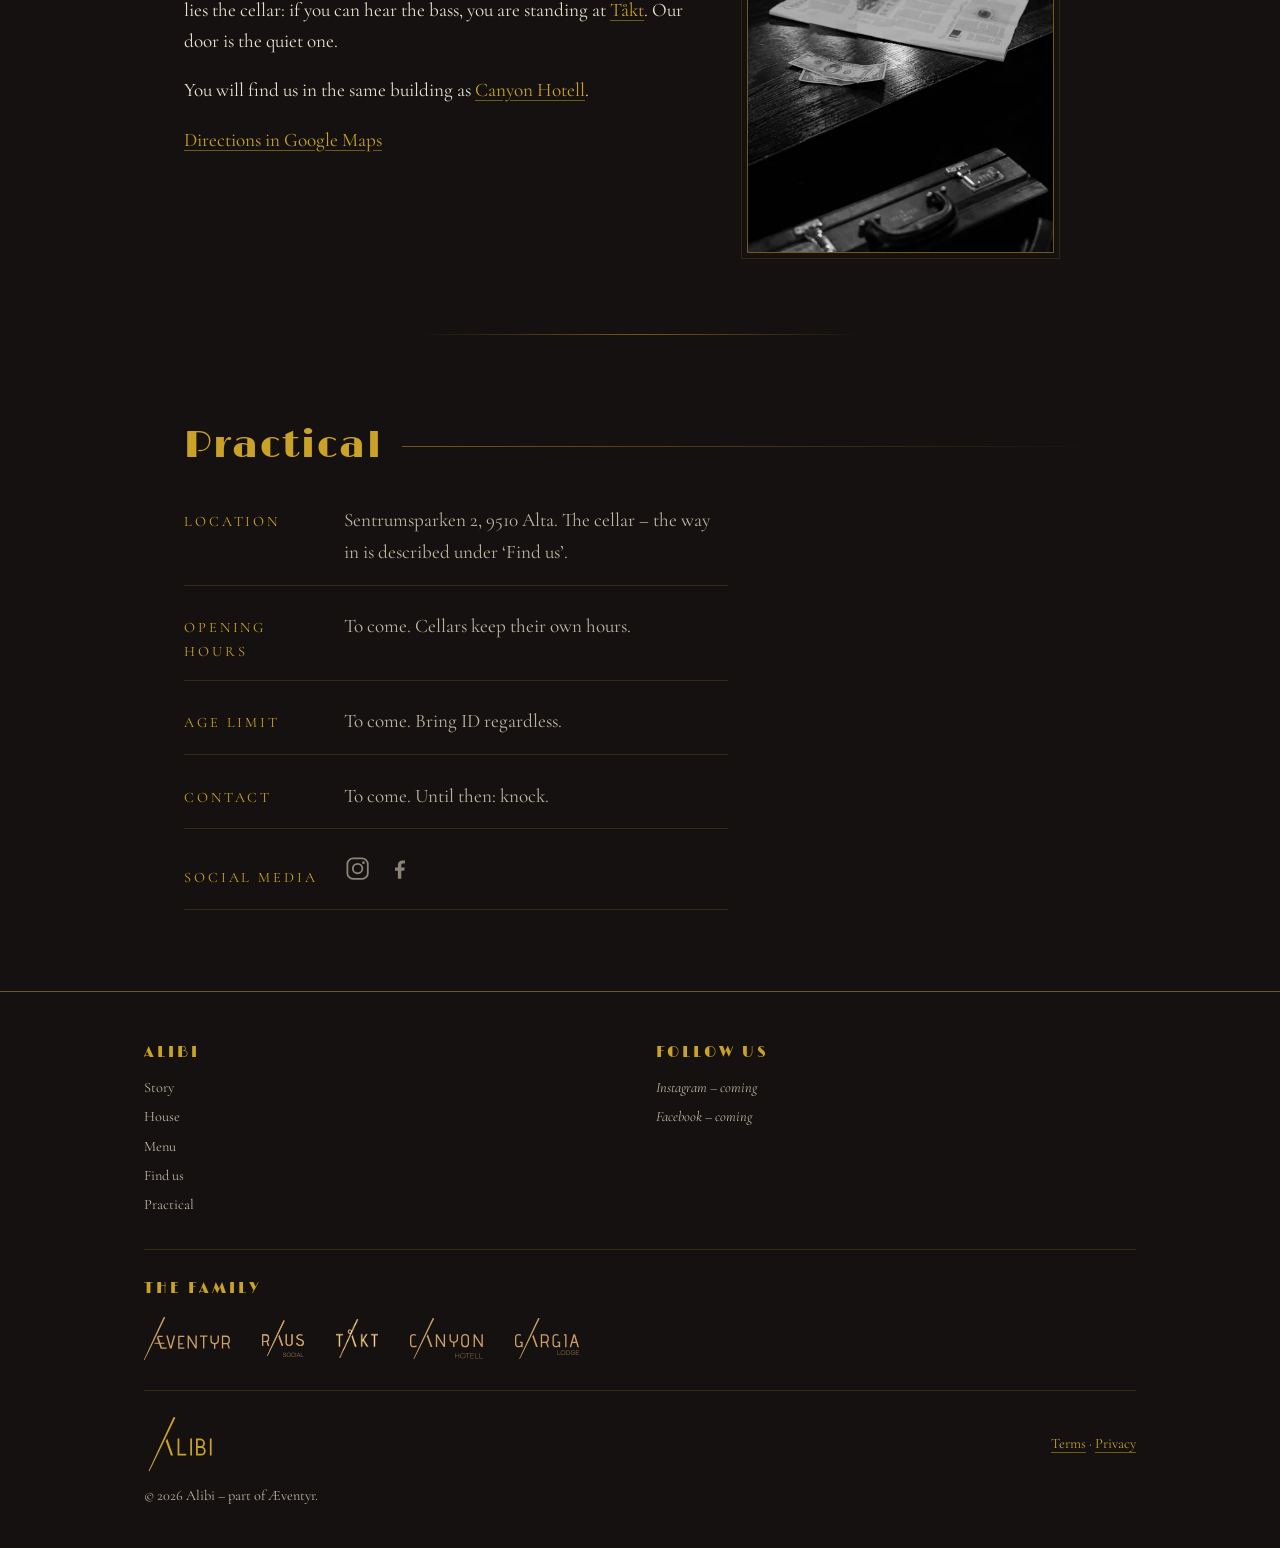
==== commit 8a7fe4a6: "feat: rett engelske formuleringer – kort nav, «tonight», «House special», «cheeky», limebåten, Manns" ====
--- a/index.html
+++ b/index.html
@@ -1,29 +1,41 @@
 <!DOCTYPE html>
-<html lang="no">
+<html lang="en">
 <head>
   <meta charset="UTF-8">
   <meta name="viewport" content="width=device-width, initial-scale=1">
+  <!-- GENERERT FIL – ikke rediger index.html eller no/index.html direkte.
+       Tekst: tekst/nb.json og tekst/en.json. Meny: tekst/meny.json.
+       Struktur: tools/mal.html. Bygg: python tools/bygg-sider.py -->
   <!-- PLACEHOLDER: fjernes ved lansering på ekte domene -->
   <meta name="robots" content="noindex">
 
-  <title>Alibi – speakeasy i kjelleren, Alta</title>
-  <meta name="description" content="Alibi er en speakeasy i en kjeller i Sentrumsparken 2, Alta. Cocktails, dimmet lys og mørknet tre. Bank på – det du ser her, blir mellom oss.">
+  <title>Alibi – a speakeasy in the cellar, Alta</title>
+  <meta name="description" content="Alibi is a speakeasy in a cellar at Sentrumsparken 2, Alta. Cocktails, dimmed lights and darkened wood. Knock – what you see here stays between us.">
+
+  <!-- Språkvarianter – selvrefererende canonical + hreflang. Domenet ligger
+       i tekst/felles.json (byttes ved lansering, TODO P2). -->
+  <link rel="canonical" href="https://alibi-demo.vercel.app/">
+  <link rel="alternate" hreflang="en" href="https://alibi-demo.vercel.app/">
+  <link rel="alternate" hreflang="nb" href="https://alibi-demo.vercel.app/no/">
+  <link rel="alternate" hreflang="x-default" href="https://alibi-demo.vercel.app/">
 
   <!-- Open Graph -->
   <meta property="og:type" content="website">
-  <meta property="og:title" content="Alibi – speakeasy i kjelleren, Alta">
-  <meta property="og:description" content="En kjeller i Alta. En dør uten skilt – nesten. Bank på.">
-  <meta property="og:locale" content="nb_NO">
+  <meta property="og:url" content="https://alibi-demo.vercel.app/">
+  <meta property="og:title" content="Alibi – a speakeasy in the cellar, Alta">
+  <meta property="og:description" content="A cellar in Alta. A door without a sign – almost. Knock.">
+  <meta property="og:locale" content="en_GB">
+  <meta property="og:locale:alternate" content="nb_NO">
   <meta property="og:site_name" content="Alibi">
   <meta name="twitter:card" content="summary_large_image">
-  <!-- PLACEHOLDER: og:image bruker previewens domene – byttes til endelig domene
-       ved lansering, sammen med canonical og og:url (TODO P2) -->
+  <!-- PLACEHOLDER: og:image, canonical, hreflang og og:url bruker previewens
+       domene («domene» i tekst/felles.json) – byttes til endelig domene ved
+       lansering (TODO P2) -->
   <meta property="og:image" content="https://alibi-demo.vercel.app/assets/og-image.png">
   <meta property="og:image:width" content="1200">
   <meta property="og:image:height" content="630">
-  <meta property="og:image:alt" content="Alibi-logoen i messing på mørk bunn, med teksten «Speakeasy i kjelleren · Alta»">
+  <meta property="og:image:alt" content="The Alibi logo in brass on a dark background, with the Norwegian line «Speakeasy i kjelleren · Alta»">
   <meta name="twitter:image" content="https://alibi-demo.vercel.app/assets/og-image.png">
-  <!-- PLACEHOLDER: <link rel="canonical" href="https://…"> og og:url når domenet er klart (TODO P2) -->
 
   <link rel="icon" type="image/svg+xml" href="assets/favicon.svg">
   <link rel="icon" type="image/png" sizes="32x32" href="assets/favicon-32.png">
@@ -35,6 +47,18 @@
   <link rel="preload" href="assets/fonts/cormorant-garamond-400.woff2" as="font" type="font/woff2" crossorigin>
 
   <link rel="stylesheet" href="css/style.css">
+
+  <!-- Husket språkvalg: har gjesten valgt norsk i språkvelgeren («alibi-sprak»
+       i localStorage), sendes hen til /no/ før noe tegnes. Ingen gjetting ut
+       fra nettleserspråk, ingen omdirigering uten lagret valg – søkeroboter
+       får alltid siden de ber om. -->
+  <script>
+    try {
+      if (location.protocol !== 'file:' && localStorage.getItem('alibi-sprak') === 'nb') {
+        location.replace('/no/' + location.hash);
+      }
+    } catch (e) {}
+  </script>
 
   <!-- Hindrer at døra blinker forbi for besøkende som allerede er sluppet inn -->
   <script>
@@ -42,6 +66,9 @@
       document.documentElement.classList.add('inne');
     }
   </script>
+
+  <!-- Tekstene JavaScript skriver ut (dør og skjult meny) – fra tekst/*.json -->
+  <script id="alibi-tekst" type="application/json">{"bakromAapnet":"You know the password. The hidden menu is yours.","feilPassord":"That wasn't it.","lydPaa":"Sound: on","lydAv":"Sound: off","bank1":"Once more.","bank2":"One more …","fantOss":"You found us.","somDuVil":"As you wish.","velkommenTilbake":"Welcome back."}</script>
 
   <!-- PLACEHOLDER: adresse må bekreftes – se TODO P15. Gjelder «address» i
        JSON-LD-en under (JSON kan ikke bære kommentaren selv). Feil adresse her
@@ -53,7 +80,9 @@
     "@context": "https://schema.org",
     "@type": "BarOrPub",
     "name": "Alibi",
-    "description": "Speakeasy-bar i kjelleren under restaurant Raus i Alta sentrum, inspirert av forbudstidens USA.",
+    "url": "https://alibi-demo.vercel.app/",
+    "inLanguage": "en",
+    "description": "Speakeasy bar in the cellar beneath the restaurant Raus in Alta town centre, inspired by Prohibition-era America.",
     "address": {
       "@type": "PostalAddress",
       "streetAddress": "Sentrumsparken 2",
@@ -64,12 +93,12 @@
     "containedInPlace": {
       "@type": "Hotel",
       "name": "Canyon Hotell",
-      "url": "https://canyonhotell.no/nb"
+      "url": "https://canyonhotell.no/en"
     },
     "parentOrganization": {
       "@type": "Organization",
       "name": "Æventyr",
-      "url": "https://aeventyr.no/nb/"
+      "url": "https://aeventyr.no/en/"
     },
     "servesCuisine": "Cocktails"
   }
@@ -114,9 +143,23 @@
   <symbol id="alibi-ordmerke" viewBox="0 0 236.88 188.95">
     <g fill="currentColor"><path d="M19,188.06C49.27,128.47,78.77,64.92,108.64,3.35a1.46,1.46,0,0,0-.76-2L104.72.11c-.74-.29-1.88,0-2.62,1.52C72.77,63.42,42.27,131.16,16.29,186.81a1.48,1.48,0,0,0,.59,1.94h0A1.54,1.54,0,0,0,19,188.06Z"/><polygon points="93.43 134.01 101.24 134.01 80.6 74.46 75.98 84.18 93.43 134.01"/><path d="M116.70,74.69h6.09v59.22h-6.09ZM116.70,127.82h30.00v6.09h-30.00ZM160.70,74.69h6.09v59.22h-6.09Z"/><path fill-rule="evenodd" d="M180.79,74.69H195.26A16.53,16.53 0 0 1 195.26,107.75H180.79ZM186.88,80.78H195.26A10.44,10.44 0 0 1 195.26,101.66H186.88Z"/><path fill-rule="evenodd" d="M180.79,101.66H198.66A16.13,16.13 0 0 1 198.66,133.91H180.79ZM186.88,107.75H198.66A10.04,10.04 0 0 1 198.66,127.82H186.88Z"/><path d="M228.79,74.69h6.09v59.22h-6.09Z"/></g>
   </symbol>
+  <!-- Flaggene til språkvelgeren: 16 × 12, dempede farger som passer paletten.
+       Aldri alene – teksten (EN/NO, English/Norsk) står alltid ved siden av. -->
+  <symbol id="flagg-gb" viewBox="0 0 16 12">
+    <rect width="16" height="12" fill="#3b4a6b"/>
+    <path d="M0,0 L16,12 M16,0 L0,12" stroke="#d9d2c4" stroke-width="2.4"/>
+    <path d="M0,0 L16,12 M16,0 L0,12" stroke="#8a3a3f" stroke-width="0.8"/>
+    <path d="M8,0 V12 M0,6 H16" stroke="#d9d2c4" stroke-width="4"/>
+    <path d="M8,0 V12 M0,6 H16" stroke="#8a3a3f" stroke-width="2.2"/>
+  </symbol>
+  <symbol id="flagg-no" viewBox="0 0 16 12">
+    <rect width="16" height="12" fill="#8a3a3f"/>
+    <path d="M5.8,0 V12 M0,6 H16" stroke="#d9d2c4" stroke-width="3"/>
+    <path d="M5.8,0 V12 M0,6 H16" stroke="#3b4a6b" stroke-width="1.5"/>
+  </symbol>
 </svg>
 
-<a class="skip-lenke" href="#hoved">Hopp til innholdet</a>
+<a class="skip-lenke" href="#hoved">Skip to content</a>
 
 <!-- ============================================================
      DØRA – inngangsscenen. Et overlay: alt innhold ligger bak i
@@ -126,7 +169,7 @@
   <div class="dor-vegg">
 
     <div class="dor-ramme">
-      <button type="button" id="dor-knapp" class="dor" aria-label="Bank på døra. Tre bank slipper deg inn.">
+      <button type="button" id="dor-knapp" class="dor" aria-label="Knock on the door. Three knocks will let you in.">
         <span class="dor-blad" aria-hidden="true">
           <!-- Dørluka med øyet bak -->
           <span class="luke">
@@ -153,7 +196,7 @@
         </span>
       </button>
 
-      <p class="dor-status" id="dor-status" role="status" aria-live="polite">Bank på døra.</p>
+      <p class="dor-status" id="dor-status" role="status" aria-live="polite">Knock on the door.</p>
 
       <div class="bank-spor" aria-hidden="true">
         <span class="bank-prikk"></span><span class="bank-prikk"></span><span class="bank-prikk"></span>
@@ -161,36 +204,48 @@
     </div>
 
     <div class="dor-valg">
-      <a class="dor-hopp" id="gaa-rett-inn" href="#velkommen">Gå rett inn</a>
+      <a class="dor-hopp" id="gaa-rett-inn" href="#velkommen">Walk straight in</a>
       <span class="dor-valg-skille" aria-hidden="true">·</span>
-      <button type="button" class="dor-passord-knapp" id="passord-vis" aria-expanded="false" aria-controls="passord-felt-wrap">Har du et passord?</button>
+      <button type="button" class="dor-passord-knapp" id="passord-vis" aria-expanded="false" aria-controls="passord-felt-wrap">Got a password?</button>
       <span class="dor-valg-skille" aria-hidden="true">·</span>
-      <button type="button" class="dor-lyd" id="lyd-knapp" aria-pressed="false">Lyd: av</button>
+      <button type="button" class="dor-lyd" id="lyd-knapp" aria-pressed="false">Sound: off</button>
+      <span class="dor-valg-skille" aria-hidden="true">·</span>
+      <!-- Diskret språkbytte før man går inn – samme lagring som språkvelgeren i topplinja -->
+      <a class="dor-hopp dor-sprak" href="/no/" hreflang="nb" lang="nb" data-sprak="nb">Norsk</a>
     </div>
 
     <!-- Easter egg: passordet «Æventyr» åpner døra umiddelbart -->
     <form class="passord-felt-wrap" id="passord-felt-wrap" hidden>
-      <label class="sr-only" for="passord-felt">Passord</label>
-      <input type="password" id="passord-felt" class="passord-input" autocomplete="off" spellcheck="false" placeholder="Hvisk det her …">
+      <label class="sr-only" for="passord-felt">Password</label>
+      <input type="password" id="passord-felt" class="passord-input" autocomplete="off" spellcheck="false" placeholder="Whisper it here …">
     </form>
   </div>
 </div>
 
 <header class="topplinje">
-  <nav aria-label="Hovedmeny">
+  <nav aria-label="Main menu">
     <a class="topplinje-merke" href="#velkommen"><svg class="ordmerke" viewBox="0 0 236.88 188.95" role="img" aria-labelledby="ordmerke-topp"><title id="ordmerke-topp">Alibi</title><use href="#alibi-ordmerke"/></svg></a>
     <ul class="topplinje-lenker">
-      <li><a href="#historien">Historien</a></li>
-      <li><a href="#huset">Huset</a></li>
-      <li><a href="#menyen">Menyen</a></li>
-      <li><a href="#finn-oss">Finn oss</a></li>
-      <li><a href="#praktisk">Praktisk</a></li>
+      <li><a href="#historien">Story</a></li>
+      <li><a href="#huset">House</a></li>
+      <li><a href="#menyen">Menu</a></li>
+      <li><a href="#finn-oss">Find us</a></li>
+      <li><a href="#praktisk">Practical</a></li>
     </ul>
     <!-- Stedsbytteren: resten av huset, ett blikk unna – samme mønster som søstersidene -->
-    <ul class="topplinje-steder" aria-label="Resten av huset">
-      <li><a href="https://raussocial.no/no" rel="noopener" target="_blank">Raus<span class="sr-only"> (åpnes i ny fane)</span></a></li>
-      <li><a href="https://raussocial.no/no/takt" rel="noopener" target="_blank">Tåkt<span class="sr-only"> (åpnes i ny fane)</span></a></li>
+    <ul class="topplinje-steder" aria-label="The rest of the house">
+      <li><a href="https://raussocial.no/en" rel="noopener" target="_blank">Raus<span class="sr-only"> (opens in a new tab)</span></a></li>
+      <li><a href="https://raussocial.no/en/takt" rel="noopener" target="_blank">Tåkt<span class="sr-only"> (opens in a new tab)</span></a></li>
     </ul>
+    <!-- Språkvelgeren: <details> så den virker uten JS. JS lukker på Esc og
+         klikk utenfor, og lagrer valget («alibi-sprak» i localStorage). -->
+    <details class="sprak">
+      <summary class="sprak-knapp"><span class="sr-only">Language: </span><svg class="sprak-flagg" aria-hidden="true" focusable="false"><use href="#flagg-gb"/></svg><span class="sprak-kode">EN</span><svg class="sprak-pil" viewBox="0 0 10 6" aria-hidden="true" focusable="false"><path d="M1,1 L5,5 L9,1" fill="none" stroke="currentColor" stroke-width="1.4" stroke-linecap="round" stroke-linejoin="round"/></svg></summary>
+      <ul class="sprak-liste">
+        <li><a href="/" hreflang="en" lang="en" data-sprak="en" aria-current="page"><svg class="sprak-flagg" aria-hidden="true" focusable="false"><use href="#flagg-gb"/></svg>English</a></li>
+        <li><a href="/no/" hreflang="nb" lang="nb" data-sprak="nb"><svg class="sprak-flagg" aria-hidden="true" focusable="false"><use href="#flagg-no"/></svg>Norsk</a></li>
+      </ul>
+    </details>
   </nav>
 </header>
 
@@ -198,14 +253,14 @@
 
   <!-- ============ VELKOMMEN ============ -->
   <section id="velkommen" class="seksjon seksjon-velkommen">
-    <p class="overtekst">Alta · kjelleren · siden i kveld</p>
+    <p class="overtekst">Alta · the cellar · tonight</p>
     <h1 class="logotype" tabindex="-1"><svg class="ordmerke" viewBox="0 0 236.88 188.95" role="img" aria-labelledby="ordmerke-hero"><title id="ordmerke-hero">Alibi</title><use href="#alibi-ordmerke"/></svg></h1>
-    <p class="velkomst-linje">Du fant oss. Det du ser her, blir mellom oss.</p>
+    <p class="velkomst-linje">You found us. What you see here stays between us.</p>
 
     <!-- PLACEHOLDER: hero-video. Erstatt denne flaten med <video> når filen foreligger.
          Forventet fil: assets/hero.mp4 (se README for spesifikasjoner). -->
-    <div class="medie-slot medie-slot-hero" role="img" aria-label="Plassholder for video fra lokalet">
-      <span class="medie-slot-tekst">Film kommer</span>
+    <div class="medie-slot medie-slot-hero" role="img" aria-label="Placeholder for a video from the bar">
+      <span class="medie-slot-tekst">Film to come</span>
     </div>
   </section>
 
@@ -213,19 +268,19 @@
 
   <!-- ============ HISTORIEN ============ -->
   <section id="historien" class="seksjon">
-    <h2>Historien</h2>
+    <h2>The story</h2>
     <div class="to-spalter">
       <div class="prosa">
-        <p>På tjuetallet, i landet over havet, stengte de barene og trodde folk ville slutte å møtes. Folk sluttet ikke å møtes. De gikk bare ned én trapp, banket tre ganger og oppga et navn som ikke var deres eget. Der nede, bak dører uten skilt, satt de tettere, snakket lavere og drakk bedre enn noen gang.</p>
-        <p>Alibi er vår trapp ned. En bar i en kjeller i Alta sentrum, innredet for dem som heller vil ha en god samtale enn et godt bilde av den. Her er tempoet lavt og musikken lavere: dimmet lys og tre som har fått lov til å mørkne, og cocktails laget som om noen fortsatt kunne finne på å banke på døra og spørre hva vi driver med.</p>
-        <p>Vi kommer ikke til å rope om dette stedet. Det trenger vi ikke. De rette folkene finner alltid frem.</p>
+        <p>In the twenties, in the country across the sea, they closed the bars and thought people would stop meeting. People did not stop meeting. They simply went down one flight of stairs, knocked three times and gave a name that was not their own. Down there, behind doors without signs, they sat closer, spoke lower and drank better than ever before.</p>
+        <p>Alibi is our flight of stairs. A bar in a cellar in Alta town centre, furnished for those who would rather have a good conversation than a good picture of it. The pace here is slow and the music slower: dimmed lights, wood that has been allowed to darken, and cocktails made as though someone might still knock on the door and ask what we are up to.</p>
+        <p>We are not going to shout about this place. We don't need to. The right people always find their way.</p>
       </div>
       <!-- PLACEHOLDER: stemningsbilde (stock, Pexels), byttes med ekte foto av Alibi.
            Forventet fil: assets/interior-1.jpg (TODO P4). -->
       <figure class="medie-slot medie-slot-staaende medie-slot-foto">
         <picture>
           <source type="image/webp" srcset="img/alibi-telefon-480.webp 480w, img/alibi-telefon-800.webp 800w" sizes="(max-width: 22rem) calc(100vw - 2.5rem), 19.2rem">
-          <img src="img/alibi-telefon-800.jpg" width="800" height="1000" alt="Gammel veggtelefon med nummerskive mot mønstret tapet" loading="lazy" decoding="async">
+          <img src="img/alibi-telefon-800.jpg" width="800" height="1000" alt="Old wall telephone with a rotary dial against patterned wallpaper" loading="lazy" decoding="async">
         </picture>
       </figure>
     </div>
@@ -234,13 +289,13 @@
   <!-- ============ FOTOBÅND – pusterom mellom Historien og Huset (ingen overskrift, ikke i navigasjonen) ============ -->
   <!-- PLACEHOLDER: stemningsbilde (stock), byttes med ekte foto av Alibi -->
   <div class="fotoband">
-    <div class="fotoband-rull" tabindex="0" role="region" aria-label="Stemningsbilder">
+    <div class="fotoband-rull" tabindex="0" role="region" aria-label="Atmosphere photos">
       <ul class="fotoband-liste">
         <li>
           <figure class="medie-slot medie-slot-foto fotoband-bilde">
             <picture>
               <source type="image/webp" srcset="img/alibi-dame-480.webp 480w, img/alibi-dame-640.webp 640w, img/alibi-dame-800.webp 800w" sizes="(min-width: 62.5rem) 18rem, (min-width: 46rem) calc((92vw - 3rem) / 3), 75vw">
-              <img src="img/alibi-dame-800.jpg" width="800" height="1000" alt="Kvinne i 1920-tallsantrekk med fjær og pannebånd" loading="lazy" decoding="async">
+              <img src="img/alibi-dame-800.jpg" width="800" height="1000" alt="Woman in 1920s dress with a feather and headband" loading="lazy" decoding="async">
             </picture>
           </figure>
         </li>
@@ -248,7 +303,7 @@
           <figure class="medie-slot medie-slot-foto fotoband-bilde">
             <picture>
               <source type="image/webp" srcset="img/alibi-par-dans-480.webp 480w, img/alibi-par-dans-640.webp 640w, img/alibi-par-dans-800.webp 800w" sizes="(min-width: 62.5rem) 18rem, (min-width: 46rem) calc((92vw - 3rem) / 3), 75vw">
-              <img src="img/alibi-par-dans-800.jpg" width="800" height="1000" alt="Et par i 1920-tallsklær som danser" loading="lazy" decoding="async">
+              <img src="img/alibi-par-dans-800.jpg" width="800" height="1000" alt="A couple in 1920s clothes, dancing" loading="lazy" decoding="async">
             </picture>
           </figure>
         </li>
@@ -256,7 +311,7 @@
           <figure class="medie-slot medie-slot-foto fotoband-bilde">
             <picture>
               <source type="image/webp" srcset="img/alibi-ford-480.webp 480w, img/alibi-ford-640.webp 640w, img/alibi-ford-800.webp 800w" sizes="(min-width: 62.5rem) 18rem, (min-width: 46rem) calc((92vw - 3rem) / 3), 75vw">
-              <img src="img/alibi-ford-800.jpg" width="800" height="1000" alt="Veteranbil fra 1920-tallet sett forfra" loading="lazy" decoding="async">
+              <img src="img/alibi-ford-800.jpg" width="800" height="1000" alt="A 1920s vintage car seen from the front" loading="lazy" decoding="async">
             </picture>
           </figure>
         </li>
@@ -268,33 +323,33 @@
 
   <!-- ============ HUSET – familien: Raus, Tåkt og oss ============ -->
   <section id="huset" class="seksjon">
-    <h2>Huset</h2>
-    <p class="huset-motto">Spis oppe. Nattklubb ved siden av. Snakk her.</p>
-    <p class="seksjon-ingress">Ett hus, tre steder: Raus på gateplan, Tåkt og Alibi vegg i vegg i kjelleren under. Naboene våre er et trappetrinn unna – resten av kvelden ordner seg selv.</p>
+    <h2>The house</h2>
+    <p class="huset-motto">Eat upstairs. Nightclub next door. Talk here.</p>
+    <p class="seksjon-ingress">One house, three places: Raus at street level, Tåkt and Alibi side by side in the cellar below. Our neighbours are a step away – the rest of the evening takes care of itself.</p>
 
     <ul class="meny-liste hus-liste">
       <li class="meny-kort hus-kort">
         <div class="meny-kort-indre">
           <!-- PLACEHOLDER: foto av Raus (fasade eller lokale). Forventet fil: assets/raus.jpg – se TODO P16. Ikke hotlink fra aeventyr-CDN. -->
-          <div class="medie-slot medie-slot-hus" role="img" aria-label="Plassholder for foto av Raus">
-            <span class="medie-slot-tekst">Foto kommer</span>
+          <div class="medie-slot medie-slot-hus" role="img" aria-label="Placeholder for a photo of Raus">
+            <span class="medie-slot-tekst">Photo to come</span>
           </div>
           <h3>Raus</h3>
-          <p>Arktisk tapas på gateplan. Det er huset du ser fra gata.</p>
-          <p class="hus-fakta">Ons–tor 15–22 · fre–lør 15–23</p>
-          <p class="hus-handling"><a class="tekstlenke" href="https://raussocial.no/no" rel="noopener" target="_blank">Besøk Raus<span class="sr-only"> (åpnes i ny fane)</span></a></p>
+          <p>Arctic tapas at street level. It's the house you see from the street.</p>
+          <p class="hus-fakta">Wed–Thu 15–22 · Fri–Sat 15–23</p>
+          <p class="hus-handling"><a class="tekstlenke" href="https://raussocial.no/en" rel="noopener" target="_blank">Visit Raus<span class="sr-only"> (opens in a new tab)</span></a></p>
         </div>
       </li>
       <li class="meny-kort hus-kort">
         <div class="meny-kort-indre">
           <!-- PLACEHOLDER: foto av Tåkt (dansegulv eller inngang). Forventet fil: assets/taakt.jpg – se TODO P16. Ikke hotlink fra aeventyr-CDN. -->
-          <div class="medie-slot medie-slot-hus" role="img" aria-label="Plassholder for foto av Tåkt">
-            <span class="medie-slot-tekst">Foto kommer</span>
+          <div class="medie-slot medie-slot-hus" role="img" aria-label="Placeholder for a photo of Tåkt">
+            <span class="medie-slot-tekst">Photo to come</span>
           </div>
           <h3>Tåkt</h3>
-          <p>Nattklubb i kjelleren, vegg i vegg med oss. De tar seg av dansingen.</p>
-          <p class="hus-fakta">Fre–lør 22–03</p>
-          <p class="hus-handling"><a class="tekstlenke" href="https://raussocial.no/no/takt" rel="noopener" target="_blank">Besøk Tåkt<span class="sr-only"> (åpnes i ny fane)</span></a></p>
+          <p>Nightclub in the cellar, right next door to us. They take care of the dancing.</p>
+          <p class="hus-fakta">Fri–Sat 22–03</p>
+          <p class="hus-handling"><a class="tekstlenke" href="https://raussocial.no/en/takt" rel="noopener" target="_blank">Visit Tåkt<span class="sr-only"> (opens in a new tab)</span></a></p>
         </div>
       </li>
       <li class="meny-kort hus-kort hus-kort-her">
@@ -303,13 +358,13 @@
           <figure class="medie-slot medie-slot-hus medie-slot-foto">
             <picture>
               <source type="image/webp" srcset="img/alibi-lampe-480.webp 480w, img/alibi-lampe-800.webp 800w" sizes="(min-width: 46rem) 15rem, calc(100vw - 5.7rem)">
-              <img src="img/alibi-lampe-800.jpg" width="800" height="533" alt="Bordlampe med frynser som lyser opp et hjørne med murvegg og skinnsofa" loading="lazy" decoding="async">
+              <img src="img/alibi-lampe-800.jpg" width="800" height="533" alt="Fringed table lamp lighting a corner with a brick wall and a leather sofa" loading="lazy" decoding="async">
             </picture>
           </figure>
           <h3>Alibi</h3>
-          <p>Bar i samme kjeller. Lavt tempo, lavere musikk, god samtale.</p>
-          <p class="hus-fakta">Åpningstider kommer</p>
-          <p class="hus-handling"><span class="hus-her" aria-current="page">Du er her.</span></p>
+          <p>Bar in the same cellar. Slow pace, slower music, good conversation.</p>
+          <p class="hus-fakta">Opening hours to come</p>
+          <p class="hus-handling"><span class="hus-her" aria-current="page">You are here.</span></p>
         </div>
       </li>
     </ul>
@@ -317,129 +372,129 @@
 
   <hr class="skille" aria-hidden="true">
 
-  <!-- ============ MENYEN ============ -->
+  <!-- ============ MENYEN – kortene genereres fra tekst/meny.json ============ -->
   <section id="menyen" class="seksjon">
-    <h2>Menyen</h2>
-    <p class="seksjon-ingress">Vår egen håndskrift. Noen av dem har vi funnet på selv.</p>
-
-    <!-- PLACEHOLDER: prisene er midlertidig satt til «kr 159» på alle kort – byttes med reelle priser når de leveres (TODO P5) -->
+    <h2>The menu</h2>
+    <p class="seksjon-ingress">Our own handwriting. Some of these we made up ourselves.</p>
+
+    <!-- PLACEHOLDER: prisene er midlertidig satt til 159 på alle kort i tekst/meny.json – byttes med reelle priser når de leveres (TODO P5) -->
     <ul class="meny-liste">
       <li class="meny-kort">
         <div class="meny-kort-indre">
-          <div class="meny-kort-topp"><h3>Æventonic</h3><span class="meny-pris">kr 159</span></div>
+          <div class="meny-kort-topp"><h3>Æventonic</h3><span class="meny-pris">NOK 159</span></div>
           <div class="meny-glass">
             <svg class="glass-ikon" viewBox="0 0 100 120" fill="none" stroke="currentColor" stroke-width="4.6" stroke-linecap="round" stroke-linejoin="round" aria-hidden="true" focusable="false"><use href="#glass-vin"/></svg>
             <span class="meny-glass-tekst">30 cl</span>
           </div>
-          <p class="meny-ingredienser">Gin Mare · Fever-Tree Mediterranean Tonic · rosmarin</p>
-          <p>Husets egen. Middelhavsgin, tonic med urter, og en rosmarinkvist som lukter av et varmere sted.</p>
+          <p class="meny-ingredienser">Gin Mare · Fever-Tree Mediterranean Tonic · rosemary</p>
+          <p>House special. Mediterranean gin, tonic with herbs, and a sprig of rosemary that smells of somewhere warmer.</p>
         </div>
       </li>
       <li class="meny-kort">
         <div class="meny-kort-indre">
-          <div class="meny-kort-topp"><h3>Aurora Fizz</h3><span class="meny-pris">kr 159</span></div>
+          <div class="meny-kort-topp"><h3>Aurora Fizz</h3><span class="meny-pris">NOK 159</span></div>
           <div class="meny-glass">
             <svg class="glass-ikon" viewBox="0 0 100 120" fill="none" stroke="currentColor" stroke-width="4.6" stroke-linecap="round" stroke-linejoin="round" aria-hidden="true" focusable="false"><use href="#glass-highball"/></svg>
             <span class="meny-glass-tekst">25 cl</span>
           </div>
-          <p class="meny-ingredienser">Gin · blå curaçao · sitron · sukkerlake · soda · sitronskall</p>
-          <p>Nordlys i kjelleren. Den lyser blått uten å rope om det.</p>
+          <p class="meny-ingredienser">Gin · blue curaçao · lemon · sugar syrup · soda · lemon peel</p>
+          <p>Northern lights in the cellar. It glows blue without shouting about it.</p>
         </div>
       </li>
       <li class="meny-kort">
         <div class="meny-kort-indre">
-          <div class="meny-kort-topp"><h3>Basil Smash</h3><span class="meny-pris">kr 159</span></div>
+          <div class="meny-kort-topp"><h3>Basil Smash</h3><span class="meny-pris">NOK 159</span></div>
           <div class="meny-glass">
             <svg class="glass-ikon" viewBox="0 0 100 120" fill="none" stroke="currentColor" stroke-width="4.6" stroke-linecap="round" stroke-linejoin="round" aria-hidden="true" focusable="false"><use href="#glass-rocks"/></svg>
             <span class="meny-glass-tekst">15 cl</span>
           </div>
-          <p class="meny-ingredienser">Gin · sitron · sukkerlake · fersk basilikum</p>
-          <p>Basilikum knust i bunnen, gin over. Grønn, frisk og litt uhøflig.</p>
+          <p class="meny-ingredienser">Gin · lemon · sugar syrup · fresh basil</p>
+          <p>Basil crushed in the bottom, gin on top. Green, fresh and a little cheeky.</p>
         </div>
       </li>
       <li class="meny-kort">
         <div class="meny-kort-indre">
-          <div class="meny-kort-topp"><h3>Manito</h3><span class="meny-pris">kr 159</span></div>
+          <div class="meny-kort-topp"><h3>Manito</h3><span class="meny-pris">NOK 159</span></div>
           <div class="meny-glass">
             <svg class="glass-ikon" viewBox="0 0 100 120" fill="none" stroke="currentColor" stroke-width="4.6" stroke-linecap="round" stroke-linejoin="round" aria-hidden="true" focusable="false"><use href="#glass-highball"/></svg>
             <span class="meny-glass-tekst">25 cl</span>
           </div>
-          <p class="meny-ingredienser">Hvit rom · Mannsverk jordbær · mynte · lime · sukkerlake · soda · jordbær</p>
-          <p>Mojitoens jordbærglade slektning. Mynten er plukket her inne.</p>
+          <p class="meny-ingredienser">White rum · Mannsverk Farm strawberries · mint · lime · sugar syrup · soda · strawberry</p>
+          <p>The mojito's strawberry-loving relative. The mint is picked in here.</p>
         </div>
       </li>
       <li class="meny-kort">
         <div class="meny-kort-indre">
-          <div class="meny-kort-topp"><h3>Mezcalita</h3><span class="meny-pris">kr 159</span></div>
+          <div class="meny-kort-topp"><h3>Mezcalita</h3><span class="meny-pris">NOK 159</span></div>
           <div class="meny-glass">
             <svg class="glass-ikon" viewBox="0 0 100 120" fill="none" stroke="currentColor" stroke-width="4.6" stroke-linecap="round" stroke-linejoin="round" aria-hidden="true" focusable="false"><use href="#glass-margarita"/></svg>
             <span class="meny-glass-tekst">15 cl</span>
           </div>
-          <p class="meny-ingredienser">Mezcal · triple sec · lime · sukkerlake · salt · flambert lime</p>
-          <p>Margarita med røyk i. Limebåten har vært innom flammen på veien.</p>
+          <p class="meny-ingredienser">Mezcal · triple sec · lime · sugar syrup · salt · flamed lime</p>
+          <p>A margarita with smoke in it. The lime wedge passes through the flame on its way in.</p>
         </div>
       </li>
       <li class="meny-kort">
         <div class="meny-kort-indre">
-          <div class="meny-kort-topp"><h3>Maltfassioned</h3><span class="meny-pris">kr 159</span></div>
+          <div class="meny-kort-topp"><h3>Maltfassioned</h3><span class="meny-pris">NOK 159</span></div>
           <div class="meny-glass">
             <svg class="glass-ikon" viewBox="0 0 100 120" fill="none" stroke="currentColor" stroke-width="4.6" stroke-linecap="round" stroke-linejoin="round" aria-hidden="true" focusable="false"><use href="#glass-rocks"/></svg>
             <span class="meny-glass-tekst">10 cl</span>
           </div>
-          <p class="meny-ingredienser">Single malt · Angostura · sukkerbit · appelsin</p>
-          <p>En Old Fashioned som tok feil avkjøring og havnet i Skottland.</p>
+          <p class="meny-ingredienser">Single malt · Angostura · sugar cube · orange</p>
+          <p>An Old Fashioned that took a wrong turn and ended up in Scotland.</p>
         </div>
       </li>
       <li class="meny-kort">
         <div class="meny-kort-indre">
-          <div class="meny-kort-topp"><h3>Canyon Tea</h3><span class="meny-pris">kr 159</span></div>
+          <div class="meny-kort-topp"><h3>Canyon Tea</h3><span class="meny-pris">NOK 159</span></div>
           <div class="meny-glass">
             <svg class="glass-ikon" viewBox="0 0 100 120" fill="none" stroke="currentColor" stroke-width="4.6" stroke-linecap="round" stroke-linejoin="round" aria-hidden="true" focusable="false"><use href="#glass-highball"/></svg>
             <span class="meny-glass-tekst">25 cl</span>
           </div>
-          <p class="meny-ingredienser">Vodka · triple sec · gin · hvit rom · mezcal · sitron · sukkerlake · Coca-Cola · appelsin</p>
-          <p>Fem flasker og en cola. Vi sier ikke mer.</p>
+          <p class="meny-ingredienser">Vodka · triple sec · gin · white rum · mezcal · lemon · sugar syrup · Coca-Cola · orange</p>
+          <p>Five bottles and a cola. We'll say no more.</p>
         </div>
       </li>
     </ul>
-    <p class="meny-fotnote">Alkoholfritt alternativ finnes til alt. Spør den bak disken.</p>
+    <p class="meny-fotnote">There is an alcohol-free version of everything. Ask whoever is behind the bar.</p>
     <!-- Allergilinja er formulert generelt med vilje: den dekker Adventure i
          Bakrommet uten å røpe hva som ligger der. Skal stå synlig uten opplåsing. -->
-    <p class="meny-fotnote">Enkelte av drinkene våre inneholder rå eggehvite. Si fra om allergier, så finner vi noe annet til deg.</p>
-    <p class="meny-fotnote">Mynte, basilikum og rosmarin dyrker vi selv.</p>
+    <p class="meny-fotnote">Some of our drinks contain raw egg white. Tell us about any allergies and we will find you something else.</p>
+    <p class="meny-fotnote">We grow the mint, basil and rosemary ourselves.</p>
 
     <!-- ============ BAKROMMET (på siden: «den skjulte menyen») – skjult til passordet er gitt ============ -->
     <div class="bakrom-inngang">
-      <p class="bakrom-linje" id="bakrom-linje">Vi har en
-        <button type="button" id="bakrom-utloser" class="bakrom-utloser" aria-expanded="false" aria-controls="bakrom-laas">skjult meny<svg class="nokkel" viewBox="0 0 24 24" aria-hidden="true" focusable="false"><circle cx="8" cy="12" r="3.2" fill="none" stroke="currentColor" stroke-width="1.7"/><path d="M11.2 12H20M16.8 12v3M20 12v2.4" fill="none" stroke="currentColor" stroke-width="1.7" stroke-linecap="round"/></svg></button>.
-        De som kan passordet, vet hva de skal gjøre.</p>
+      <p class="bakrom-linje" id="bakrom-linje">We have a
+        <button type="button" id="bakrom-utloser" class="bakrom-utloser" aria-expanded="false" aria-controls="bakrom-laas">hidden menu<svg class="nokkel" viewBox="0 0 24 24" aria-hidden="true" focusable="false"><circle cx="8" cy="12" r="3.2" fill="none" stroke="currentColor" stroke-width="1.7"/><path d="M11.2 12H20M16.8 12v3M20 12v2.4" fill="none" stroke="currentColor" stroke-width="1.7" stroke-linecap="round"/></svg></button>.
+        Those who know the password know what to do.</p>
       <form id="bakrom-laas" class="bakrom-laas" hidden>
-        <label class="sr-only" for="bakrom-felt">Passord til den skjulte menyen</label>
-        <input type="password" id="bakrom-felt" class="passord-input" autocomplete="off" spellcheck="false" placeholder="Hvisk det her òg …">
+        <label class="sr-only" for="bakrom-felt">Password for the hidden menu</label>
+        <input type="password" id="bakrom-felt" class="passord-input" autocomplete="off" spellcheck="false" placeholder="Whisper it here too …">
       </form>
       <p class="bakrom-status" id="bakrom-status" role="status" aria-live="polite"></p>
     </div>
 
     <div id="bakrommet" class="bakrom" hidden>
-      <h3 class="bakrom-tittel" tabindex="-1">Den skjulte menyen</h3>
-      <p class="seksjon-ingress">To til, for deg som spurte pent. Dette står ikke på menyen, for dette er ikke menyen.</p>
-      <!-- PLACEHOLDER: prisene er midlertidig satt til «kr 159» på alle kort – byttes med reelle priser når de leveres (TODO P5) -->
+      <h3 class="bakrom-tittel" tabindex="-1">The hidden menu</h3>
+      <p class="seksjon-ingress">Two more, for those who asked nicely. These are not on the menu, because this is not the menu.</p>
+      <!-- PLACEHOLDER: prisene er midlertidig satt til 159 på alle kort i tekst/meny.json – byttes med reelle priser når de leveres (TODO P5) -->
       <!-- PLACEHOLDER: glass og mengde mangler for Bakroms-drinkene – ikke oppgitt
            av eierne, derfor ingen glasstegning eller cl-linje her ennå (TODO P18).
-           Glasstypen vises ikke som tekst lenger – kun mengden, tegningen er dekor. -->
+           Sett «glass» og «cl» i tekst/meny.json når de kommer, så genereres linja. -->
       <ul class="meny-liste bakrom-liste">
         <li class="meny-kort meny-kort-invers">
           <div class="meny-kort-indre">
-            <div class="meny-kort-topp"><h4>Mandaquiri</h4><span class="meny-pris">kr 159</span></div>
-            <p class="meny-ingredienser">Hvit rom · Mannsverk jordbær · lime</p>
-            <p>Daiquiri, men rød. Kort, kald og rett på sak.</p>
+            <div class="meny-kort-topp"><h4>Mandaquiri</h4><span class="meny-pris">NOK 159</span></div>
+            <p class="meny-ingredienser">White rum · Mannsverk Farm strawberries · lime</p>
+            <p>A daiquiri, but red. Short, cold and straight to the point.</p>
           </div>
         </li>
         <li class="meny-kort meny-kort-invers">
           <div class="meny-kort-indre">
-            <div class="meny-kort-topp"><h4>Adventure</h4><span class="meny-pris">kr 159</span></div>
-            <p class="meny-ingredienser">Gin · triple sec · lime · eggehvite</p>
-            <p>Ristet til skummet legger seg som et lokk. Ser uskyldig ut.</p>
+            <div class="meny-kort-topp"><h4>Adventure</h4><span class="meny-pris">NOK 159</span></div>
+            <p class="meny-ingredienser">Gin · triple sec · lime · egg white</p>
+            <p>Shaken until the foam settles like a lid. Looks innocent.</p>
           </div>
         </li>
       </ul>
@@ -450,21 +505,21 @@
 
   <!-- ============ FINN OSS ============ -->
   <section id="finn-oss" class="seksjon">
-    <h2>Finn oss</h2>
+    <h2>Find us</h2>
     <div class="to-spalter">
       <div class="prosa">
         <!-- PLACEHOLDER: adresse må bekreftes – se TODO P15 (Raus/Tåkt oppgir Markedsgata 6) -->
-        <p class="adresse-linje">Sentrumsparken 2, 9510 Alta.<br>Kjelleren. Dør uten skilt – nesten.</p>
-        <p>Se etter restaurant <a class="soster-lenke" href="https://raussocial.no/no" rel="noopener" target="_blank">Raus<span class="sr-only"> (åpnes i ny fane)</span></a> – den ser du fra gata. Under den ligger kjelleren: hører du bassen, står du ved <a class="soster-lenke" href="https://raussocial.no/no/takt" rel="noopener" target="_blank">Tåkt<span class="sr-only"> (åpnes i ny fane)</span></a>. Vår dør er den rolige.</p>
-        <p>Du finner oss i samme bygg som <a class="soster-lenke" href="https://canyonhotell.no/nb" rel="noopener" target="_blank">Canyon Hotell<span class="sr-only"> (åpnes i ny fane)</span></a>.</p>
-        <p><a class="tekstlenke" href="https://maps.google.com/?q=Sentrumsparken+2,+9510+Alta" rel="noopener" target="_blank">Vis vei i Google Maps<span class="sr-only"> (åpnes i ny fane)</span></a></p>
+        <p class="adresse-linje">Sentrumsparken 2, 9510 Alta.<br>The cellar. A door without a sign – almost.</p>
+        <p>Look for the restaurant <a class="soster-lenke" href="https://raussocial.no/en" rel="noopener" target="_blank">Raus<span class="sr-only"> (opens in a new tab)</span></a> – you can see it from the street. Beneath it lies the cellar: if you can hear the bass, you are standing at <a class="soster-lenke" href="https://raussocial.no/en/takt" rel="noopener" target="_blank">Tåkt<span class="sr-only"> (opens in a new tab)</span></a>. Our door is the quiet one.</p>
+        <p>You will find us in the same building as <a class="soster-lenke" href="https://canyonhotell.no/en" rel="noopener" target="_blank">Canyon Hotell<span class="sr-only"> (opens in a new tab)</span></a>.</p>
+        <p><a class="tekstlenke" href="https://maps.google.com/?q=Sentrumsparken+2,+9510+Alta" rel="noopener" target="_blank">Directions in Google Maps<span class="sr-only"> (opens in a new tab)</span></a></p>
       </div>
       <!-- PLACEHOLDER: stemningsbilde (stock, Pexels), byttes med ekte foto av inngangen.
            Forventet fil: assets/inngang.jpg (TODO P7). -->
       <figure class="medie-slot medie-slot-staaende medie-slot-foto">
         <picture>
           <source type="image/webp" srcset="img/alibi-bardisk-480.webp 480w, img/alibi-bardisk-800.webp 800w" sizes="(max-width: 22rem) calc(100vw - 2.5rem), 19.2rem">
-          <img src="img/alibi-bardisk-800.jpg" width="800" height="1000" alt="Bardisk i mørkt tre med en avis, noen sedler og en hatt" loading="lazy" decoding="async">
+          <img src="img/alibi-bardisk-800.jpg" width="800" height="1000" alt="Bar counter in dark wood with a newspaper, a few banknotes and a hat" loading="lazy" decoding="async">
         </picture>
       </figure>
     </div>
@@ -474,38 +529,38 @@
 
   <!-- ============ PRAKTISK ============ -->
   <section id="praktisk" class="seksjon">
-    <h2>Praktisk</h2>
+    <h2>Practical</h2>
     <!-- Fast rekkefølge etter husets mønster (Raus/Tåkt):
          Beliggenhet, Åpningstider, Aldersgrense, Kontakt, Sosiale medier -->
     <dl class="praktisk-liste">
       <div class="praktisk-rad">
-        <dt>Beliggenhet</dt>
+        <dt>Location</dt>
         <!-- PLACEHOLDER: adresse må bekreftes – se TODO P15 -->
-        <dd>Sentrumsparken 2, 9510 Alta. Kjelleren – veien inn står under «Finn oss».</dd>
+        <dd>Sentrumsparken 2, 9510 Alta. The cellar – the way in is described under ‘Find us’.</dd>
       </div>
       <div class="praktisk-rad">
-        <dt>Åpningstider</dt>
+        <dt>Opening hours</dt>
         <!-- PLACEHOLDER: erstattes med reelle åpningstider -->
-        <dd>Kommer. Kjellere har sin egen døgnrytme.</dd>
+        <dd>To come. Cellars keep their own hours.</dd>
       </div>
       <div class="praktisk-rad">
-        <dt>Aldersgrense</dt>
+        <dt>Age limit</dt>
         <!-- PLACEHOLDER: erstattes med reell aldersgrense -->
-        <dd>Kommer. Ta med legitimasjon uansett.</dd>
+        <dd>To come. Bring ID regardless.</dd>
       </div>
       <div class="praktisk-rad">
-        <dt>Kontakt</dt>
+        <dt>Contact</dt>
         <!-- PLACEHOLDER: erstattes med e-post/telefon -->
-        <dd>Kommer. Inntil da: bank på.</dd>
+        <dd>To come. Until then: knock.</dd>
       </div>
       <div class="praktisk-rad">
-        <dt>Sosiale medier</dt>
+        <dt>Social media</dt>
         <dd>
           <!-- PLACEHOLDER: sosiale medier. Bytt <span> til <a href="…"> når kontoene er klare. -->
-          <span class="some-ikon" aria-label="Instagram (kommer)">
+          <span class="some-ikon" aria-label="Instagram (coming)">
             <svg viewBox="0 0 24 24" aria-hidden="true" focusable="false"><rect x="3" y="3" width="18" height="18" rx="5" fill="none" stroke="currentColor" stroke-width="1.6"/><circle cx="12" cy="12" r="4.2" fill="none" stroke="currentColor" stroke-width="1.6"/><circle cx="17.2" cy="6.8" r="1.2" fill="currentColor"/></svg>
           </span>
-          <span class="some-ikon" aria-label="Facebook (kommer)">
+          <span class="some-ikon" aria-label="Facebook (coming)">
             <svg viewBox="0 0 24 24" aria-hidden="true" focusable="false"><path d="M13.5 21v-7h2.6l.4-3h-3V9.1c0-.9.3-1.5 1.6-1.5H16.7V4.9c-.3 0-1.2-.1-2.3-.1-2.3 0-3.9 1.4-3.9 4V11H8v3h2.5v7z" fill="currentColor"/></svg>
           </span>
         </dd>
@@ -517,47 +572,47 @@
 
 <footer class="bunn">
   <div class="bunn-spalter">
-    <nav class="bunn-spalte" aria-label="Innholdet på siden">
+    <nav class="bunn-spalte" aria-label="Contents of this page">
       <h2 class="bunn-tittel">Alibi</h2>
       <ul>
-        <li><a href="#historien">Historien</a></li>
-        <li><a href="#huset">Huset</a></li>
-        <li><a href="#menyen">Menyen</a></li>
-        <li><a href="#finn-oss">Finn oss</a></li>
-        <li><a href="#praktisk">Praktisk</a></li>
+        <li><a href="#historien">Story</a></li>
+        <li><a href="#huset">House</a></li>
+        <li><a href="#menyen">Menu</a></li>
+        <li><a href="#finn-oss">Find us</a></li>
+        <li><a href="#praktisk">Practical</a></li>
       </ul>
     </nav>
     <div class="bunn-spalte">
-      <h2 class="bunn-tittel">Følg oss</h2>
+      <h2 class="bunn-tittel">Follow us</h2>
       <!-- PLACEHOLDER: Alibis egne SoMe-kontoer (se TODO P17). Bytt <span> til <a>
            når de finnes – ikke lenk til Raus' eller Tåkts kontoer som om de var våre. -->
       <ul>
-        <li><span class="bunn-kommer">Instagram – kommer</span></li>
-        <li><span class="bunn-kommer">Facebook – kommer</span></li>
+        <li><span class="bunn-kommer">Instagram – coming</span></li>
+        <li><span class="bunn-kommer">Facebook – coming</span></li>
       </ul>
     </div>
   </div>
   <!-- Søsterstedene som logoer, i stedenes egen gull (#ca9e67) – ikke Alibis
        messing (beslutning #13/#24). <img>, ikke inline: det er andres merker. -->
-  <nav class="bunn-familie" aria-label="Søsterstedene i Æventyr">
-    <h2 class="bunn-tittel">Familien</h2>
+  <nav class="bunn-familie" aria-label="The sister venues in Æventyr">
+    <h2 class="bunn-tittel">The family</h2>
     <ul class="bunn-logoer">
-      <li><a href="https://aeventyr.no/nb/" rel="noopener" target="_blank"><img class="logo-aeventyr" src="img/logo/aeventyr.svg" alt="Æventyr" width="377" height="189" loading="lazy" decoding="async"><span class="sr-only"> (åpnes i ny fane)</span></a></li>
-      <li><a href="https://raussocial.no/no" rel="noopener" target="_blank"><img class="logo-raus" src="img/logo/raus.svg" alt="Raus Social" width="434" height="382" loading="lazy" decoding="async"><span class="sr-only"> (åpnes i ny fane)</span></a></li>
-      <li><a href="https://raussocial.no/no/takt" rel="noopener" target="_blank"><img class="logo-taakt" src="img/logo/taakt-1x.webp" srcset="img/logo/taakt-1x.webp 1x, img/logo/taakt-2x.webp 2x" alt="Tåkt" width="53" height="48" loading="lazy" decoding="async"><span class="sr-only"> (åpnes i ny fane)</span></a></li>
-      <li><a href="https://canyonhotell.no/nb" rel="noopener" target="_blank"><img class="logo-canyon" src="img/logo/canyon.svg" alt="Canyon Hotell" width="330" height="189" loading="lazy" decoding="async"><span class="sr-only"> (åpnes i ny fane)</span></a></li>
-      <li><a href="https://gargialodge.no/nb/winter" rel="noopener" target="_blank"><img class="logo-gargia" src="img/logo/gargia.svg" alt="Gargia Lodge" width="670" height="432" loading="lazy" decoding="async"><span class="sr-only"> (åpnes i ny fane)</span></a></li>
+      <li><a href="https://aeventyr.no/en/" rel="noopener" target="_blank"><img class="logo-aeventyr" src="img/logo/aeventyr.svg" alt="Æventyr" width="377" height="189" loading="lazy" decoding="async"><span class="sr-only"> (opens in a new tab)</span></a></li>
+      <li><a href="https://raussocial.no/en" rel="noopener" target="_blank"><img class="logo-raus" src="img/logo/raus.svg" alt="Raus Social" width="434" height="382" loading="lazy" decoding="async"><span class="sr-only"> (opens in a new tab)</span></a></li>
+      <li><a href="https://raussocial.no/en/takt" rel="noopener" target="_blank"><img class="logo-taakt" src="img/logo/taakt-1x.webp" srcset="img/logo/taakt-1x.webp 1x, img/logo/taakt-2x.webp 2x" alt="Tåkt" width="53" height="48" loading="lazy" decoding="async"><span class="sr-only"> (opens in a new tab)</span></a></li>
+      <li><a href="https://canyonhotell.no/en" rel="noopener" target="_blank"><img class="logo-canyon" src="img/logo/canyon.svg" alt="Canyon Hotell" width="330" height="189" loading="lazy" decoding="async"><span class="sr-only"> (opens in a new tab)</span></a></li>
+      <li><a href="https://gargialodge.no/en/winter" rel="noopener" target="_blank"><img class="logo-gargia" src="img/logo/gargia.svg" alt="Gargia Lodge" width="670" height="432" loading="lazy" decoding="async"><span class="sr-only"> (opens in a new tab)</span></a></li>
     </ul>
   </nav>
   <div class="bunn-linje">
-    <p class="bunn-merke"><a class="bunn-alibi" href="#velkommen"><svg class="ordmerke" viewBox="0 0 236.88 188.95" role="img" aria-labelledby="ordmerke-bunn"><title id="ordmerke-bunn">Alibi</title><use href="#alibi-ordmerke"/></svg><span class="sr-only"> – til toppen</span></a></p>
+    <p class="bunn-merke"><a class="bunn-alibi" href="#velkommen"><svg class="ordmerke" viewBox="0 0 236.88 188.95" role="img" aria-labelledby="ordmerke-bunn"><title id="ordmerke-bunn">Alibi</title><use href="#alibi-ordmerke"/></svg><span class="sr-only"> – to the top</span></a></p>
     <p class="bunn-jus">
-      <a class="tekstlenke" href="https://raussocial.no/no/terms" rel="noopener" target="_blank">Vilkår<span class="sr-only"> (åpnes i ny fane)</span></a>
+      <a class="tekstlenke" href="https://raussocial.no/en/terms" rel="noopener" target="_blank">Terms<span class="sr-only"> (opens in a new tab)</span></a>
       <span aria-hidden="true">·</span>
-      <a class="tekstlenke" href="https://raussocial.no/no/privacy" rel="noopener" target="_blank">Personvern<span class="sr-only"> (åpnes i ny fane)</span></a>
+      <a class="tekstlenke" href="https://raussocial.no/en/privacy" rel="noopener" target="_blank">Privacy<span class="sr-only"> (opens in a new tab)</span></a>
     </p>
   </div>
-  <p class="bunn-c">© 2026 Alibi – en del av Æventyr.</p>
+  <p class="bunn-c">© 2026 Alibi – part of Æventyr.</p>
 </footer>
 
 </body>
--- a/css/style.css
+++ b/css/style.css
@@ -560,11 +560,89 @@
   text-decoration-color: var(--messing-morket);
 }
 
-/* Smale skjermer: merke + stedsbytter på første rad, ankerlenkene på
-   egen rad under – topplinja skal ikke bli trang (se beslutningslogg) */
+/* ---------- Språkvelgeren (<details>, helt til høyre) ----------
+   Knappen er 2,75 rem (44 px) høy som touch-mål, men ligger med negativ
+   marg i en 1,4 rem layoutboks – samme knep som ordmerket – så topplinja
+   ikke blir høyere. Lista er absolutt posisjonert under knappen. */
+.sprak {
+  position: relative;
+  display: flex;
+  align-items: center;
+  align-self: stretch;
+  padding-left: clamp(0.8rem, 2.5vw, 1.4rem);
+  border-left: 1px solid var(--messing-morket);
+}
+
+.sprak-knapp {
+  list-style: none;
+  display: inline-flex;
+  align-items: center;
+  gap: 0.4rem;
+  height: 2.75rem;
+  margin: -0.675rem 0;
+  padding: 0 0.25rem;
+  font-size: var(--tekst-s);
+  letter-spacing: 0.1em;
+  text-transform: uppercase;
+  color: var(--messing);
+  cursor: pointer;
+  user-select: none;
+}
+.sprak-knapp::-webkit-details-marker { display: none; }
+.sprak-knapp:hover .sprak-kode {
+  text-decoration: underline;
+  text-underline-offset: 6px;
+  text-decoration-color: var(--messing-morket);
+}
+
+.sprak-flagg {
+  width: 16px;
+  height: 12px;
+  flex: none;
+  opacity: 0.85;
+}
+
+.sprak-pil {
+  width: 0.55rem;
+  height: 0.35rem;
+  transition: transform 0.2s ease;
+}
+.sprak[open] .sprak-pil { transform: rotate(180deg); }
+
+.sprak-liste {
+  position: absolute;
+  right: 0;
+  top: calc(100% + 0.5rem);
+  min-width: 9.5rem;
+  margin: 0;
+  padding: 0.3rem 0;
+  list-style: none;
+  background: var(--brunsort-panel);
+  border: 1px solid var(--messing-morket);
+  box-shadow: 0 10px 30px rgba(0, 0, 0, 0.5);
+  z-index: 20;
+}
+
+.sprak-liste a {
+  display: flex;
+  align-items: center;
+  gap: 0.6rem;
+  min-height: 2.75rem;
+  padding: 0 1.1rem;
+  font-size: 1.05rem;
+  color: var(--kritt-dus);
+  text-decoration: none;
+  white-space: nowrap;
+}
+.sprak-liste a:hover { color: var(--messing); background: rgba(201, 162, 39, 0.06); }
+.sprak-liste a[aria-current] { color: var(--messing); }
+
+/* Smale skjermer: merke + stedsbytter + språkvelger på første rad,
+   ankerlenkene på egen rad under – topplinja skal ikke bli trang (se beslutningslogg) */
 @media (max-width: 46rem) {
   .topplinje nav { flex-wrap: wrap; row-gap: 0.4rem; }
   .topplinje-steder { order: 2; margin-left: auto; }
+  .sprak { order: 2; }
   .topplinje-lenker {
     order: 3;
     flex-basis: 100%;
@@ -1373,6 +1451,20 @@
 }
 .feil-lenke:hover { border-color: var(--messing); }
 
+/* Den norske halvdelen av 404-siden – under en tynn messinglinje */
+.feil-norsk {
+  display: flex;
+  flex-direction: column;
+  align-items: center;
+  gap: 1rem;
+  margin-top: 1.5rem;
+  padding-top: 2rem;
+  border-top: 1px solid var(--messing-morket);
+  min-width: min(18rem, 100%);
+}
+.feil-norsk .feil-tekst { font-size: var(--tekst-m); }
+.feil-norsk .feil-lenke { margin-top: 0.4rem; }
+
 /* ==========================================================================
    REDUSERT BEVEGELSE – døra fader i stedet for å animere
    ========================================================================== */
@@ -1406,6 +1498,7 @@
 
   .meny-kort,
   .topplinje,
+  .sprak-pil,
   .bakrom {
     transition: none;
   }
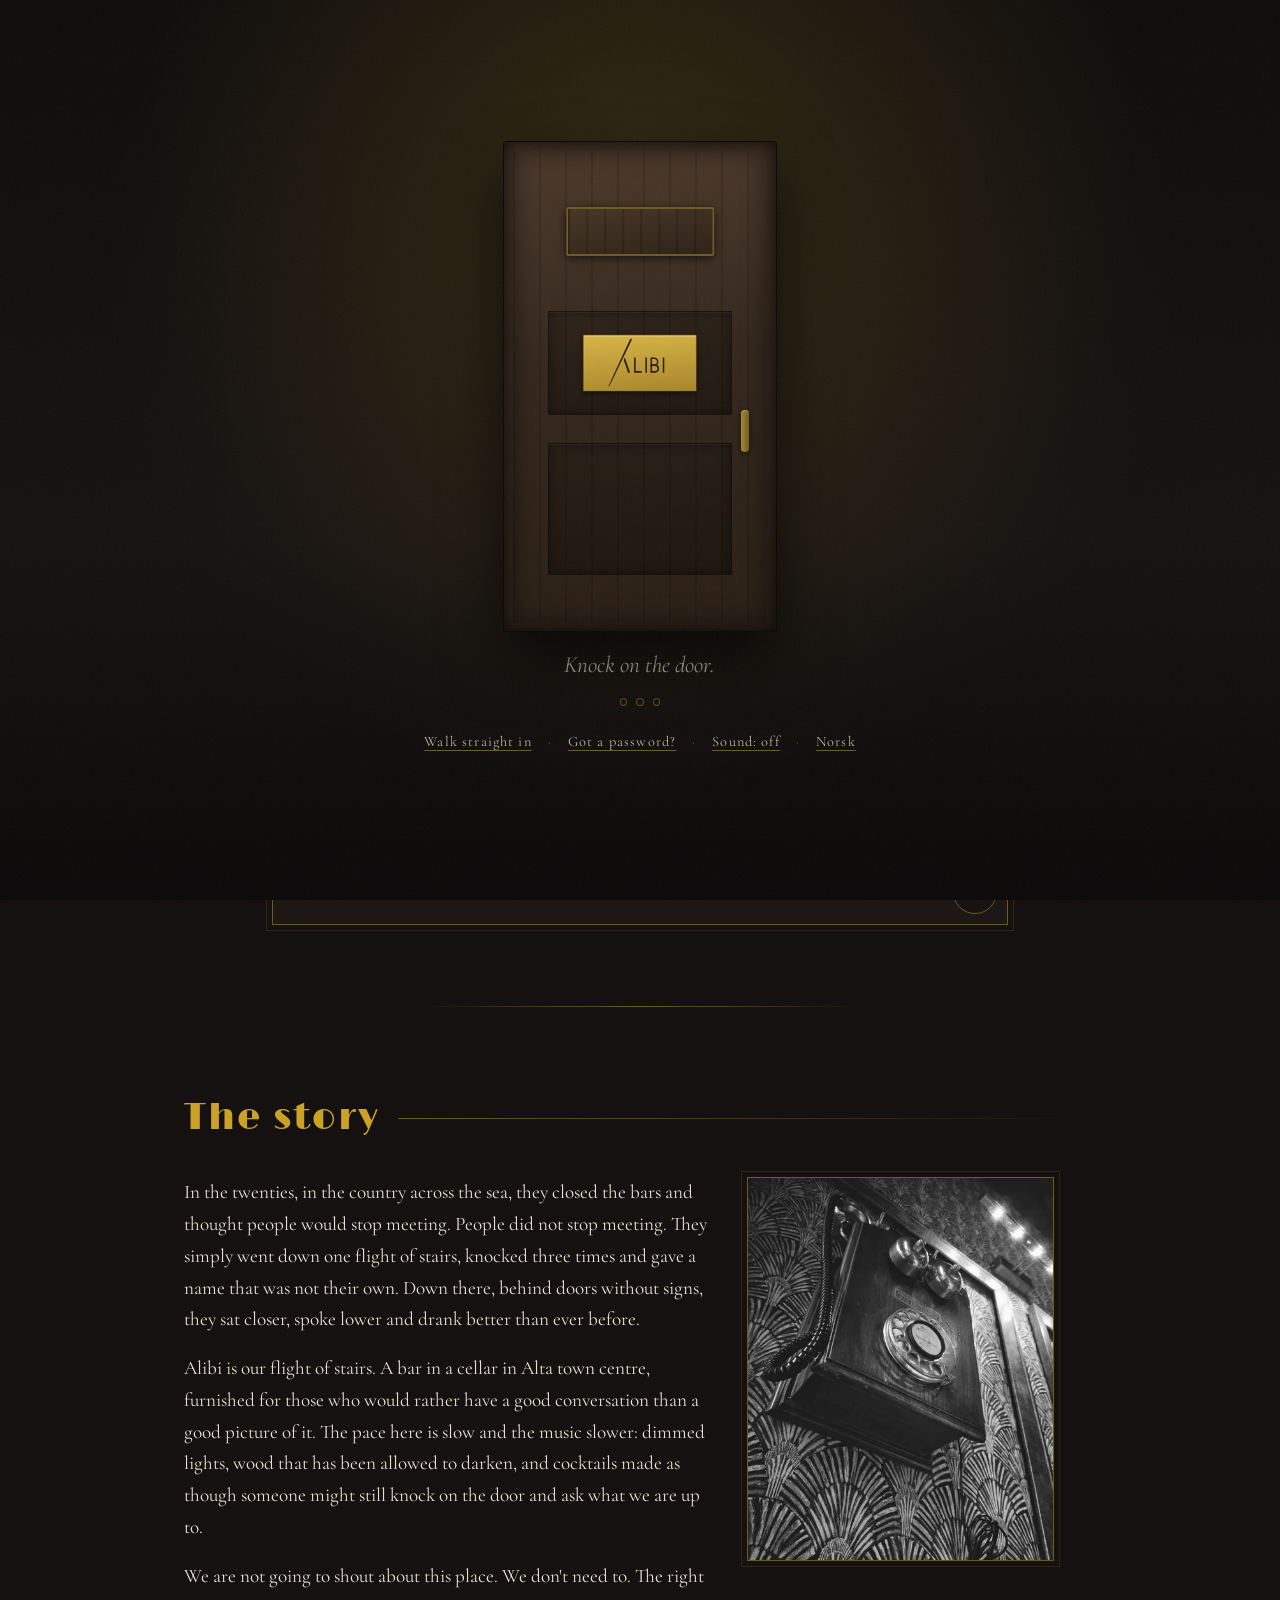
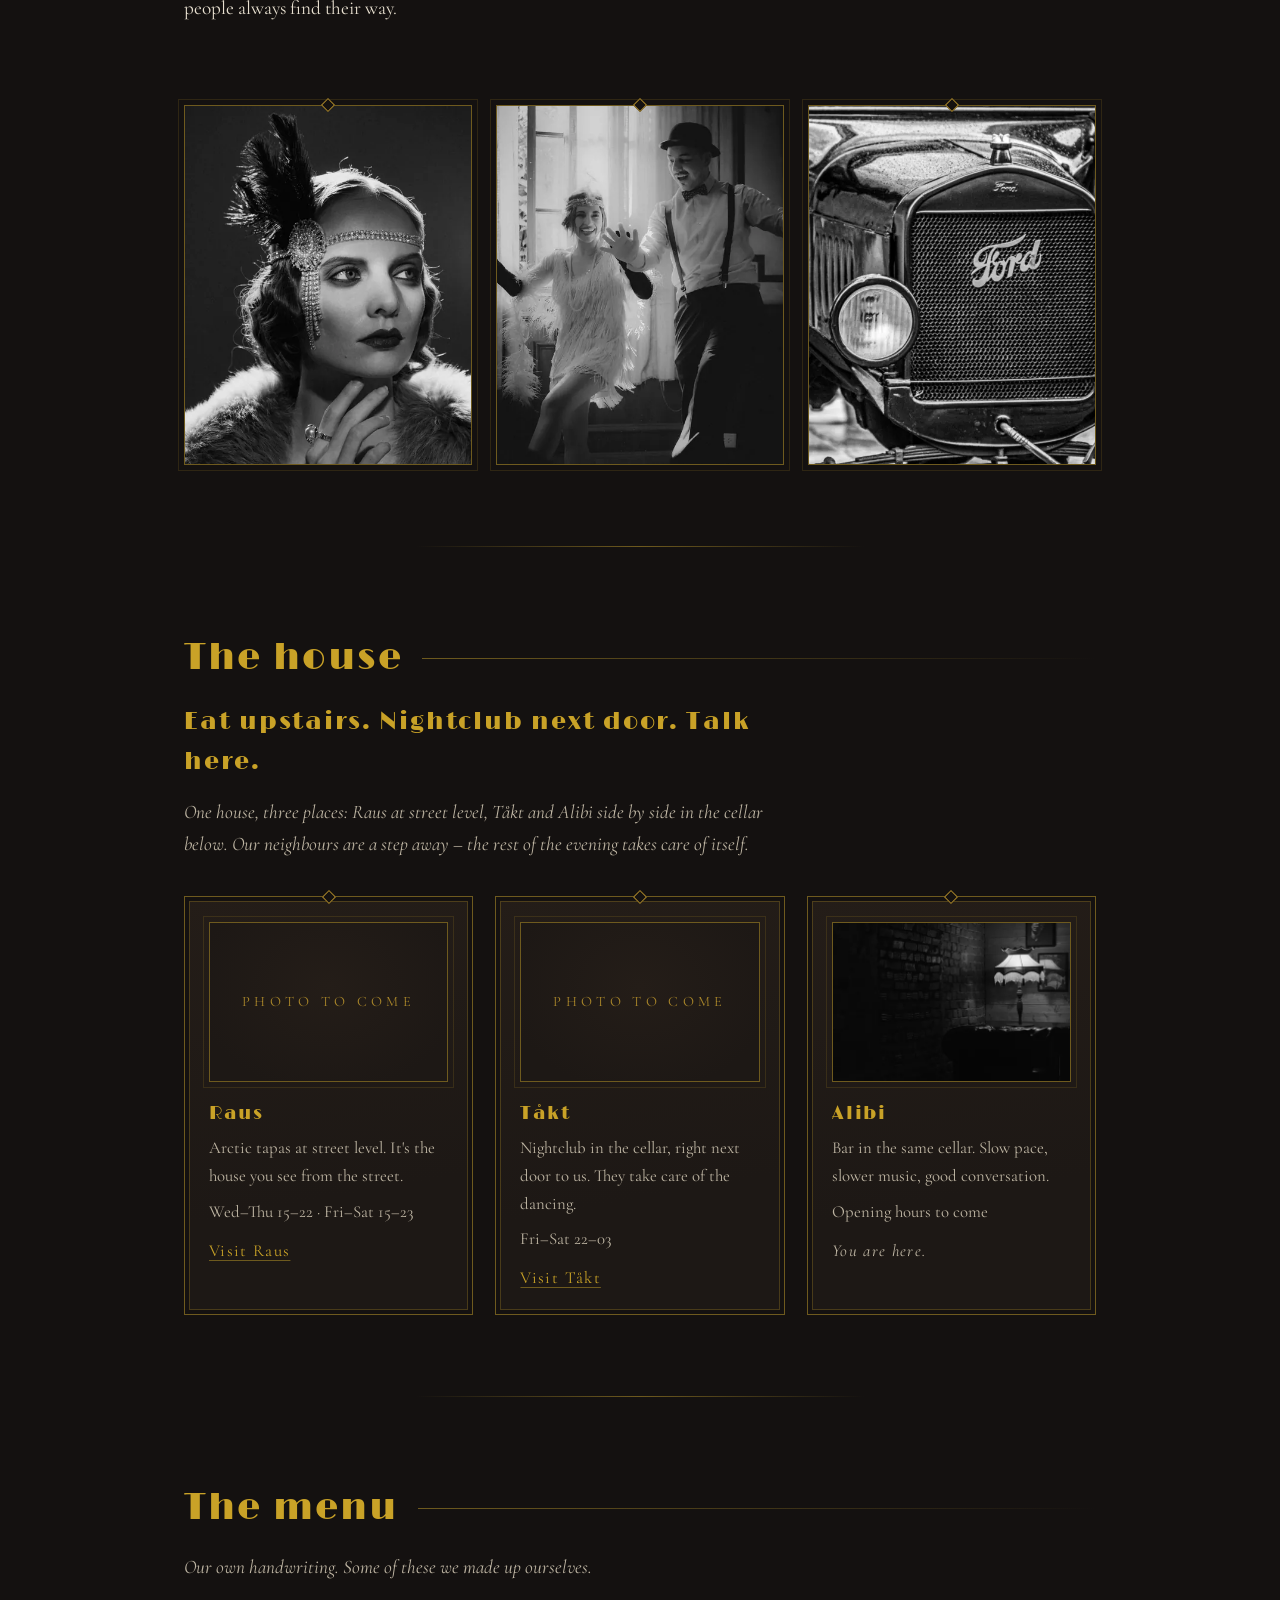
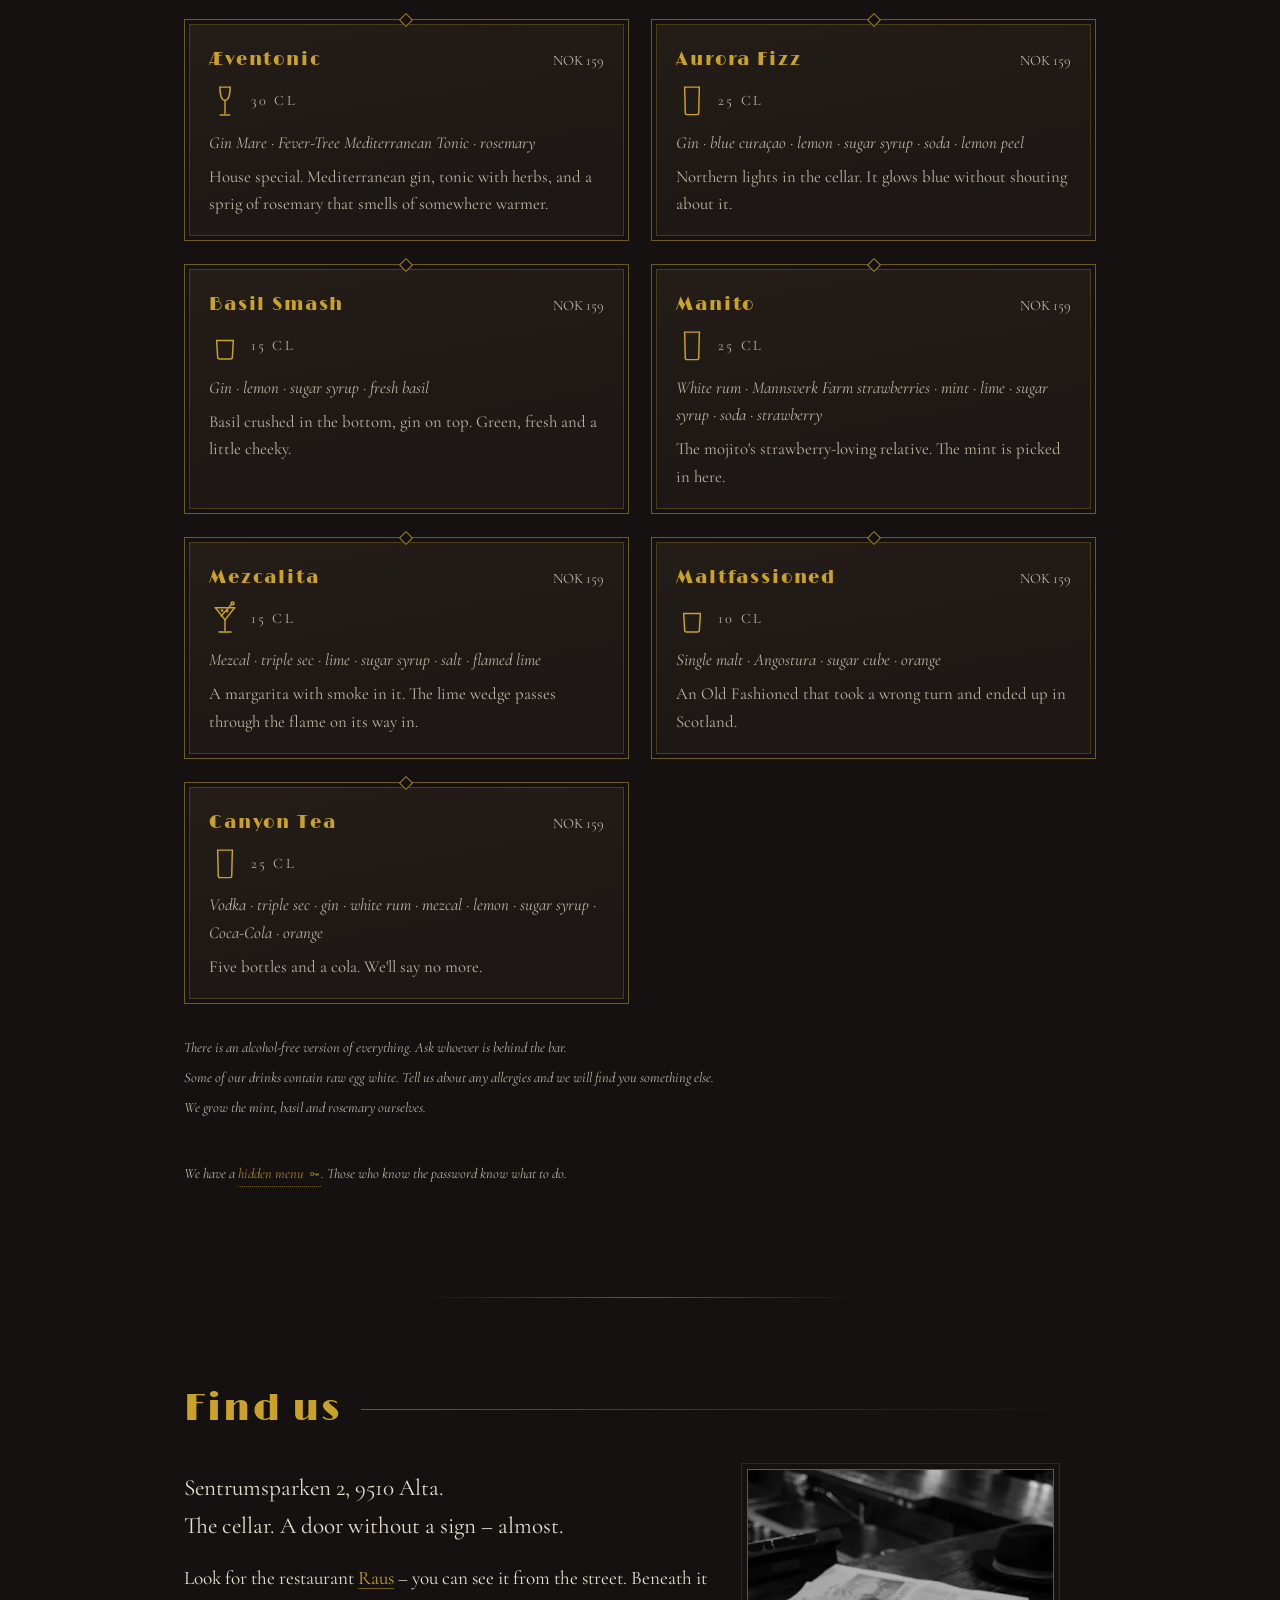
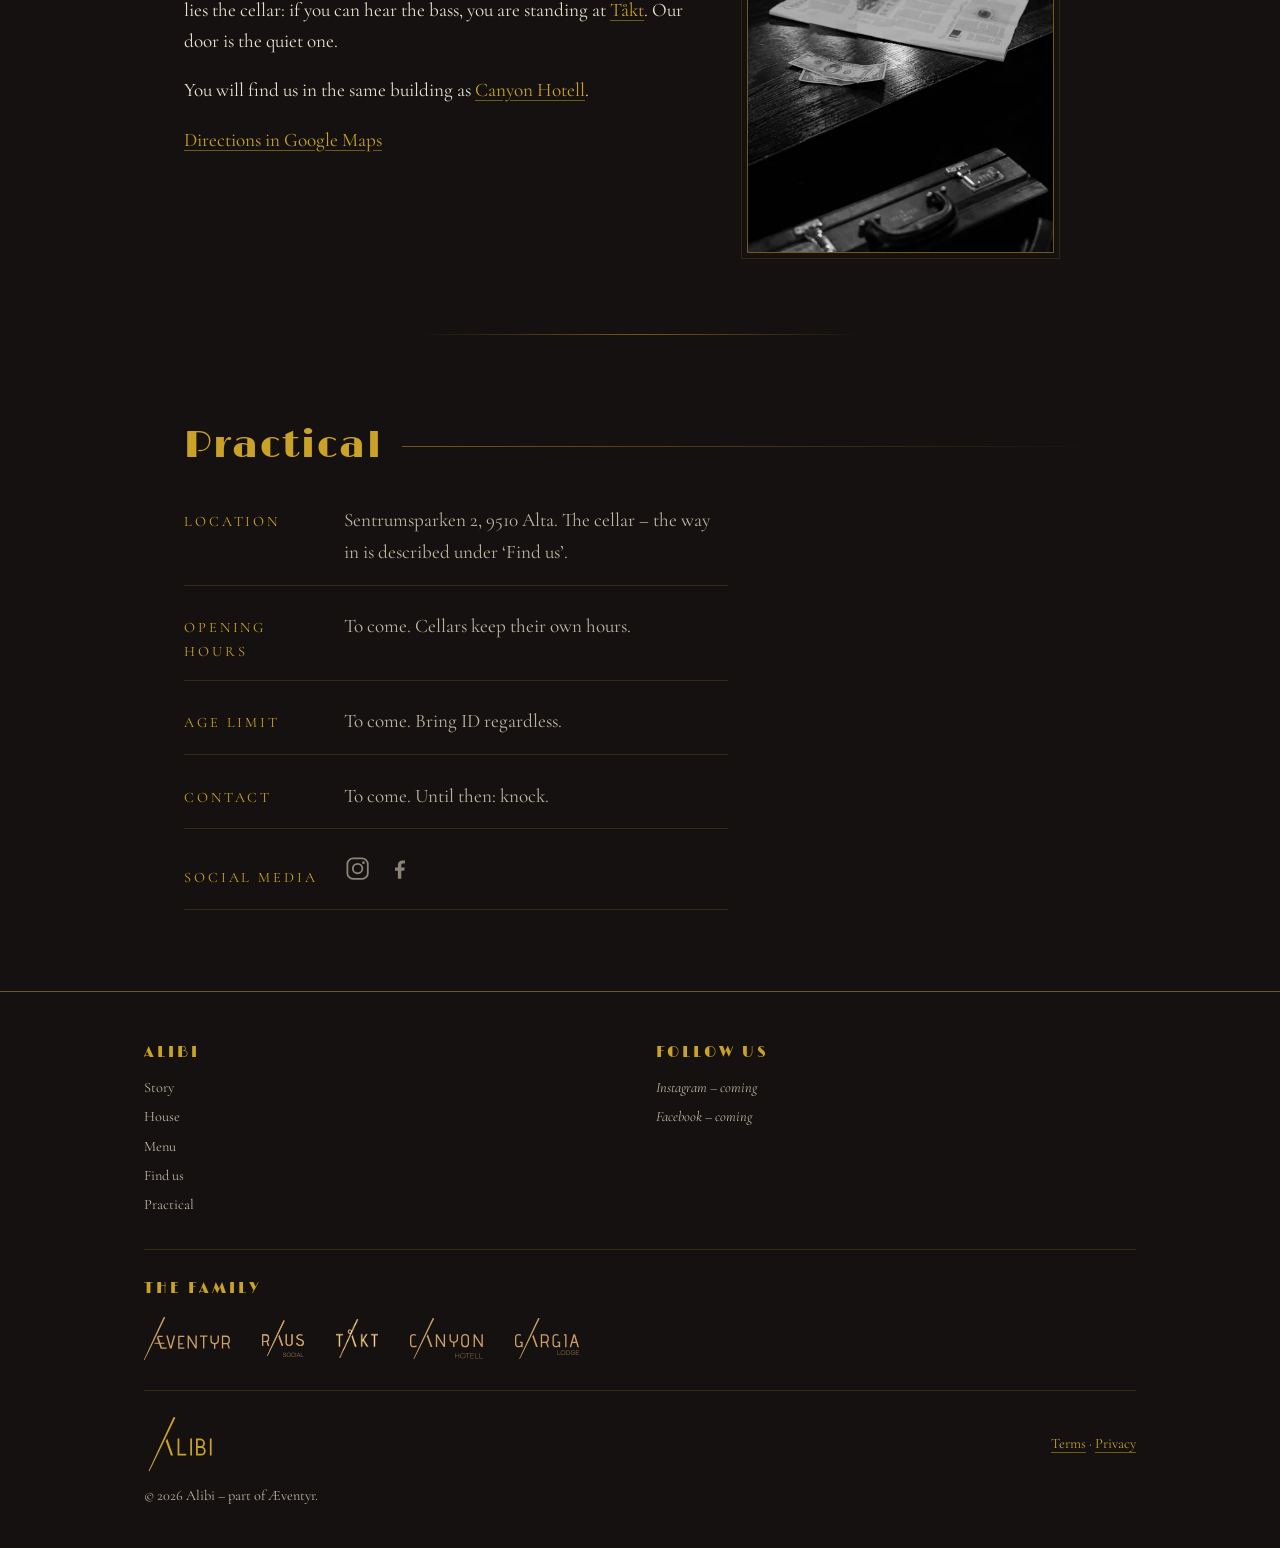
==== commit 4e31df32: "feat: hero-video i loop med pauseknapp, plakat og lasting først etter døra <video muted loop playsin" ====
--- a/index.html
+++ b/index.html
@@ -42,12 +42,15 @@
   <link rel="apple-touch-icon" sizes="180x180" href="assets/apple-touch-icon.png">
 
   <!-- Fonter: Limelight (display) + Cormorant Garamond (brødtekst) –
-       selvhostet i assets/fonts/. Preload kun de to som brukes over folden. -->
-  <link rel="preload" href="assets/fonts/limelight-400.woff2" as="font" type="font/woff2" crossorigin>
+       selvhostet i assets/fonts/. Preload kun de to som brukes over folden:
+       Cormorant 400 og 400 kursiv (dørstatusen og velkomstlinja – LCP-elementet).
+       Limelight brukes bare av overskriftene (h1–h4) under folden og lastes
+       når de trengs. -->
   <link rel="preload" href="assets/fonts/cormorant-garamond-400.woff2" as="font" type="font/woff2" crossorigin>
-
-  <link rel="stylesheet" href="css/style.css">
-
+  <link rel="preload" href="assets/fonts/cormorant-garamond-400-italic.woff2" as="font" type="font/woff2" crossorigin>
+
+  <!-- Inline-skriptene står FØR stilarket: et skript etter <link rel="stylesheet">
+       må vente på at CSS-en er lastet, og omdirigeringen skal skje så tidlig som mulig. -->
   <!-- Husket språkvalg: har gjesten valgt norsk i språkvelgeren («alibi-sprak»
        i localStorage), sendes hen til /no/ før noe tegnes. Ingen gjetting ut
        fra nettleserspråk, ingen omdirigering uten lagret valg – søkeroboter
@@ -60,15 +63,22 @@
     } catch (e) {}
   </script>
 
-  <!-- Hindrer at døra blinker forbi for besøkende som allerede er sluppet inn -->
+  <!-- Hindrer at døra blinker forbi for besøkende som allerede er sluppet inn.
+       Ellers: «dor-lukket» pauser animasjonene bak døra (kammerlys, støv) til
+       døra åpnes – de er usynlige der og koster bare rastrering. main.js fjerner
+       klassen idet døra begynner å åpne seg. -->
   <script>
     if (sessionStorage.getItem('alibi-inne')) {
       document.documentElement.classList.add('inne');
+    } else {
+      document.documentElement.classList.add('dor-lukket');
     }
   </script>
 
   <!-- Tekstene JavaScript skriver ut (dør og skjult meny) – fra tekst/*.json -->
-  <script id="alibi-tekst" type="application/json">{"bakromAapnet":"You know the password. The hidden menu is yours.","feilPassord":"That wasn't it.","lydPaa":"Sound: on","lydAv":"Sound: off","bank1":"Once more.","bank2":"One more …","fantOss":"You found us.","somDuVil":"As you wish.","velkommenTilbake":"Welcome back."}</script>
+  <script id="alibi-tekst" type="application/json">{"bakromAapnet":"You know the password. The hidden menu is yours.","feilPassord":"That wasn't it.","lydPaa":"Sound: on","lydAv":"Sound: off","bank1":"Once more.","bank2":"One more …","fantOss":"You found us.","somDuVil":"As you wish.","filmSpill":"Play film","filmPause":"Pause film","velkommenTilbake":"Welcome back."}</script>
+
+  <link rel="stylesheet" href="css/style.min.css">
 
   <!-- PLACEHOLDER: adresse må bekreftes – se TODO P15. Gjelder «address» i
        JSON-LD-en under (JSON kan ikke bære kommentaren selv). Feil adresse her
@@ -257,10 +267,20 @@
     <h1 class="logotype" tabindex="-1"><svg class="ordmerke" viewBox="0 0 236.88 188.95" role="img" aria-labelledby="ordmerke-hero"><title id="ordmerke-hero">Alibi</title><use href="#alibi-ordmerke"/></svg></h1>
     <p class="velkomst-linje">You found us. What you see here stays between us.</p>
 
-    <!-- PLACEHOLDER: hero-video. Erstatt denne flaten med <video> når filen foreligger.
-         Forventet fil: assets/hero.mp4 (se README for spesifikasjoner). -->
-    <div class="medie-slot medie-slot-hero" role="img" aria-label="Placeholder for a video from the bar">
-      <span class="medie-slot-tekst">Film to come</span>
+    <!-- PLACEHOLDER: eksempelfilm med vannmerke (Envato-forhåndsvisning), lisensieres eller byttes før lansering -->
+    <!-- Hero-filmen: dekor (aria-hidden), lydløs, i loop. Uten autoplay-attributt og
+         med preload="none" med vilje: filmen skal verken lastes eller spille bak lukket
+         dør, ved redusert bevegelse eller i sparemodus – main.js starter den når det
+         passer. Uten JS: plakat + nettleserens egne kontroller (controls fjernes av JS,
+         som viser sin egen pauseknapp). Filer og bytte: tools/lag-hero-film.py. -->
+    <div class="medie-slot medie-slot-hero medie-slot-film">
+      <video class="hero-film" id="hero-film" muted loop playsinline preload="none" controls width="960" height="540" poster="assets/video/alibi-hero-poster.webp" aria-hidden="true" tabindex="-1">
+        <source src="assets/video/alibi-hero.mp4" type="video/mp4">
+      </video>
+      <button type="button" class="film-knapp" id="film-knapp" data-tilstand="pauset" aria-label="Play film" hidden>
+        <svg class="film-ikon-pause" viewBox="0 0 16 16" aria-hidden="true" focusable="false"><rect x="3" y="2.5" width="3.4" height="11" fill="currentColor"/><rect x="9.6" y="2.5" width="3.4" height="11" fill="currentColor"/></svg>
+        <svg class="film-ikon-spill" viewBox="0 0 16 16" aria-hidden="true" focusable="false"><path d="M4.5,2.5 L13,8 L4.5,13.5 Z" fill="currentColor"/></svg>
+      </button>
     </div>
   </section>
 
--- a/css/style.min.css
+++ b/css/style.min.css
@@ -0,0 +1,2 @@
+/* GENERERT av tools/bygg-sider.py fra css/style.css – rediger kilden, ikke denne */
+@font-face{font-family:"Limelight";font-style:normal;font-weight:400;font-display:swap;src:url("../assets/fonts/limelight-400.woff2") format("woff2")}@font-face{font-family:"Cormorant Garamond";font-style:normal;font-weight:400;font-display:swap;src:url("../assets/fonts/cormorant-garamond-400.woff2") format("woff2")}@font-face{font-family:"Cormorant Garamond";font-style:italic;font-weight:400;font-display:swap;src:url("../assets/fonts/cormorant-garamond-400-italic.woff2") format("woff2")}@font-face{font-family:"Cormorant Garamond";font-style:normal;font-weight:500;font-display:swap;src:url("../assets/fonts/cormorant-garamond-500.woff2") format("woff2")}@font-face{font-family:"Cormorant Garamond";font-style:normal;font-weight:600;font-display:swap;src:url("../assets/fonts/cormorant-garamond-600.woff2") format("woff2")}:root{--brunsort:#141110;--brunsort-lys:#1d1815;--brunsort-panel:#241d18;--messing:#c9a227;--messing-dus:#a9862a;--messing-morket:#6e5a1e;--oksblod:#5e1f24;--oksblod-dyp:#3d1417;--roykgronn:#3a4a3f;--kritt:#e8e0d0;--kritt-dus:#bdb4a2;--font-display:"Limelight","Georgia",serif;--font-tekst:"Cormorant Garamond","Georgia",serif;--tekst-s:0.9rem;--tekst-m:1.2rem;--tekst-l:1.45rem;--tekst-xl:clamp(1.6rem,4vw,2.3rem);--maks-bredde:62rem;--luft:clamp(1.25rem,4vw,2.5rem)}*{box-sizing:border-box;margin:0;padding:0}html{scroll-behavior:smooth}body{background-color:var(--brunsort);color:var(--kritt);font-family:var(--font-tekst);font-size:var(--tekst-m);line-height:1.65;-webkit-font-smoothing:antialiased}body::before{content:"";position:fixed;inset:0;z-index:50;pointer-events:none;background-image:url("data:image/svg+xml,%3Csvg xmlns='http://www.w3.org/2000/svg' width='180' height='180'%3E%3Cfilter id='n'%3E%3CfeTurbulence type='fractalNoise' baseFrequency='0.85' numOctaves='2' stitchTiles='stitch'/%3E%3C/filter%3E%3Crect width='180' height='180' filter='url(%23n)'/%3E%3C/svg%3E");opacity:0.05}body::after{content:"";position:fixed;inset:0;z-index:3;pointer-events:none;background:radial-gradient(ellipse at 50% 40%,transparent 55%,rgba(0,0,0,0.5) 100%)}::selection{background:var(--oksblod);color:var(--kritt)}h1,h2,h3,h4{font-family:var(--font-display);font-weight:400;color:var(--messing);letter-spacing:0.06em}p{max-width:38rem}a{color:var(--messing)}:focus-visible{outline:2px solid var(--messing);outline-offset:3px;border-radius:2px}.sr-only{position:absolute;width:1px;height:1px;overflow:hidden;clip-path:inset(50%);white-space:nowrap}.skip-lenke{position:absolute;top:-4rem;left:1rem;z-index:40;padding:0.6rem 1rem;background:var(--brunsort-panel);border:1px solid var(--messing);color:var(--kritt);text-decoration:none;transition:top 0.2s ease}.skip-lenke:focus{top:1rem}.dor-scene{position:fixed;inset:0;z-index:30;display:flex;align-items:center;justify-content:center;background:radial-gradient(ellipse at 50% 30%,rgba(201,162,39,0.09),transparent 60%),linear-gradient(180deg,#0d0b0a,var(--brunsort) 60%,#0a0808);transition:transform 1.1s cubic-bezier(0.7,0,0.3,1),opacity 0.9s ease}.dor-scene::before{content:"";position:absolute;inset:0;pointer-events:none;background:radial-gradient(ellipse at 50% 18%,rgba(201,162,39,0.12),transparent 55%);opacity:0.85}.dor-scene[data-state="aapner"]{transform:translateY(-100%)}.dor-scene[data-state="borte"]{display:none}html.inne .dor-scene{display:none}.dor-vegg{display:flex;flex-direction:column;align-items:center;gap:1.2rem;padding:1rem}.dor-ramme{display:flex;flex-direction:column;align-items:center;gap:0.9rem}.dor{position:relative;width:min(17rem,62vw,31vh);aspect-ratio:5 / 9;border:none;padding:0.55rem;cursor:pointer;background:linear-gradient(160deg,#3b2c20,#241a12);border-radius:3px 3px 0 0;box-shadow:0 0 0 1px #0a0806,0 30px 60px rgba(0,0,0,0.7),inset 0 0 18px rgba(0,0,0,0.8)}.dor-blad{position:relative;display:block;width:100%;height:100%;background:repeating-linear-gradient(90deg,rgba(0,0,0,0.14) 0 2px,transparent 2px 26px),linear-gradient(175deg,#4a382a 0%,#33261b 45%,#2a1e14 100%);border-radius:2px 2px 0 0;box-shadow:inset 0 0 24px rgba(0,0,0,0.55);transform-origin:left center;transition:transform 1s cubic-bezier(0.6,0,0.3,1)}.dor:active .dor-blad{transform:translateX(1px)}.dor.banker .dor-blad{animation:banking 0.28s ease}@keyframes banking{0%{transform:translate(0,0)}30%{transform:translate(-2px,1px)}60%{transform:translate(2px,-1px)}100%{transform:translate(0,0)}}.dor-scene[data-state="hemmelig"] .dor-blad{transform:perspective(900px) rotateY(-72deg)}.dor-scene[data-state="hemmelig"] .dor{background:radial-gradient(ellipse at 70% 50%,rgba(201,162,39,0.5),rgba(59,44,32,0.9) 70%),linear-gradient(160deg,#3b2c20,#241a12)}.dor-scene[data-state="hemmelig"]{opacity:0;transition-delay:0s,0.7s}.dor-fylling{position:absolute;left:14%;right:14%;border:1px solid rgba(0,0,0,0.45);box-shadow:inset 0 1px 0 rgba(232,224,208,0.06),inset 0 0 14px rgba(0,0,0,0.5);background:linear-gradient(170deg,rgba(0,0,0,0.18),rgba(0,0,0,0.34));border-radius:1px}.dor-fylling-topp{top:34%;height:22%}.dor-fylling-bunn{top:62%;height:28%}.dor-handtak{position:absolute;top:55%;right:7%;width:0.55rem;height:2.6rem;border-radius:0.3rem;background:linear-gradient(90deg,var(--messing-dus),var(--messing-morket));box-shadow:0 2px 6px rgba(0,0,0,0.6),inset 0 1px 1px rgba(232,224,208,0.4)}.dor-skilt{position:absolute;top:45%;left:50%;width:45%;aspect-ratio:2 / 1;transform:translate(-50%,-50%);display:flex;align-items:center;justify-content:center;color:#2a1e12;background:linear-gradient(175deg,#d9b545,var(--messing-dus));border:1px solid rgba(0,0,0,0.4);border-radius:1px;box-shadow:0 2px 5px rgba(0,0,0,0.55),inset 0 1px 1px rgba(255,245,210,0.5)}.dor-skilt .ordmerke{width:53.9%;height:auto;transform:translateX(-9.1%)}.luke{position:absolute;top:12%;left:50%;transform:translateX(-50%);width:58%;aspect-ratio:3 / 1;overflow:hidden;border:2px solid var(--messing-morket);border-radius:2px;background:#0c0908;box-shadow:0 2px 8px rgba(0,0,0,0.7)}.luke-deksel{position:absolute;inset:0;background:repeating-linear-gradient(90deg,rgba(0,0,0,0.2) 0 2px,transparent 2px 18px),linear-gradient(170deg,#453425,#2d2115);transition:transform 0.6s cubic-bezier(0.6,0,0.3,1)}.dor-scene[data-state="vurderer"] .luke-deksel,.dor-scene[data-state="aapner"] .luke-deksel{transform:translateX(-101%)}.luke-aapning{position:absolute;inset:0;display:flex;align-items:center;justify-content:center;background:radial-gradient(ellipse at center,#241a14,#0c0908 75%)}.oye{width:82%;height:auto}.oye-hvitt{fill:#d8cdb6}.oye-iris{fill:var(--roykgronn)}.oye-pupill{fill:#0d0b0a}.oye-glimt{fill:rgba(232,224,208,0.85)}.oye-lokk{fill:#100c0a;transform-origin:60px 24px}.dor-scene[data-state="vurderer"] .oye-iris-gruppe{animation:myser 1.6s ease-in-out}.dor-scene[data-state="vurderer"] .oye-lokk{animation:blunker 1.6s ease-in-out}@keyframes myser{0%,15%{transform:translateX(0)}35%{transform:translateX(-13px)}60%{transform:translateX(11px)}80%,100%{transform:translateX(0)}}@keyframes blunker{0%{transform:scaleY(1.9)}10%{transform:scaleY(1)}88%{transform:scaleY(1)}94%{transform:scaleY(1.9)}100%{transform:scaleY(1)}}.dor-status{min-height:1.6em;font-size:var(--tekst-l);font-style:italic;color:var(--kritt-dus);text-align:center}.bank-spor{display:flex;gap:0.6rem}.bank-prikk{width:0.45rem;height:0.45rem;border-radius:50%;border:1px solid var(--messing-morket);transition:background 0.2s ease}.bank-prikk.tent{background:var(--messing);border-color:var(--messing)}.dor-valg{display:flex;align-items:center;gap:0.8rem;flex-wrap:wrap;justify-content:center;font-size:var(--tekst-s);letter-spacing:0.08em}.dor-valg-skille{color:var(--messing-morket)}.dor-hopp,.dor-passord-knapp,.dor-lyd{background:none;border:none;padding:0.3rem 0.2rem;font-family:var(--font-tekst);font-size:inherit;letter-spacing:inherit;color:var(--kritt-dus);text-decoration:underline;text-underline-offset:4px;text-decoration-color:var(--messing-morket);cursor:pointer}.dor-hopp:hover,.dor-passord-knapp:hover,.dor-lyd:hover{color:var(--messing)}.passord-felt-wrap{margin-top:0.2rem}.passord-input{width:13rem;padding:0.5rem 0.8rem;background:var(--brunsort-lys);border:1px solid var(--messing-morket);border-radius:2px;color:var(--kritt);font-family:var(--font-tekst);font-size:1rem;letter-spacing:0.15em;text-align:center}.passord-input::placeholder{color:var(--kritt-dus);opacity:0.6;font-style:italic}.passord-input.feil{animation:rister 0.3s ease}@keyframes rister{0%,100%{transform:translateX(0)}25%{transform:translateX(-5px)}75%{transform:translateX(5px)}}.topplinje{position:sticky;top:0;z-index:10;background:rgba(20,17,16,0.92);border-bottom:1px solid var(--messing-morket);backdrop-filter:blur(6px);transition:transform 0.35s ease}.topplinje.topplinje-skjult{transform:translateY(-100%)}.topplinje nav{max-width:var(--maks-bredde);margin:0 auto;padding:0.45rem var(--luft);display:flex;align-items:center;gap:1rem}.ordmerke{display:block;aspect-ratio:236.88 / 188.95;fill:currentColor;overflow:visible}.topplinje-merke{display:inline-flex;align-items:center;color:var(--messing)}.topplinje-merke .ordmerke{height:2.25rem;width:auto;margin:-0.425rem 0}.topplinje-lenker{display:flex;gap:clamp(0.8rem,3vw,1.8rem);list-style:none;margin-left:auto}.topplinje-lenker a{font-size:var(--tekst-s);letter-spacing:0.1em;text-transform:uppercase;color:var(--kritt-dus);text-decoration:none}.topplinje-lenker a:hover{color:var(--messing)}.topplinje-lenker a.aktiv{color:var(--messing);text-decoration:underline;text-underline-offset:6px;text-decoration-color:var(--messing-morket)}.topplinje-steder{display:flex;align-items:center;gap:clamp(0.8rem,2.5vw,1.4rem);list-style:none;padding-left:clamp(0.8rem,2.5vw,1.4rem);border-left:1px solid var(--messing-morket)}.topplinje-steder a{font-size:var(--tekst-s);letter-spacing:0.1em;text-transform:uppercase;color:var(--messing);text-decoration:none}.topplinje-steder a:hover{text-decoration:underline;text-underline-offset:6px;text-decoration-color:var(--messing-morket)}.sprak{position:relative;display:flex;align-items:center;align-self:stretch;padding-left:clamp(0.8rem,2.5vw,1.4rem);border-left:1px solid var(--messing-morket)}.sprak-knapp{list-style:none;display:inline-flex;align-items:center;gap:0.4rem;height:2.75rem;margin:-0.675rem 0;padding:0 0.25rem;font-size:var(--tekst-s);letter-spacing:0.1em;text-transform:uppercase;color:var(--messing);cursor:pointer;user-select:none}.sprak-knapp::-webkit-details-marker{display:none}.sprak-knapp:hover .sprak-kode{text-decoration:underline;text-underline-offset:6px;text-decoration-color:var(--messing-morket)}.sprak-flagg{width:16px;height:12px;flex:none;opacity:0.85}.sprak-pil{width:0.55rem;height:0.35rem;transition:transform 0.2s ease}.sprak[open] .sprak-pil{transform:rotate(180deg)}.sprak-liste{position:absolute;right:0;top:calc(100% + 0.5rem);min-width:9.5rem;margin:0;padding:0.3rem 0;list-style:none;background:var(--brunsort-panel);border:1px solid var(--messing-morket);box-shadow:0 10px 30px rgba(0,0,0,0.5);z-index:20}.sprak-liste a{display:flex;align-items:center;gap:0.6rem;min-height:2.75rem;padding:0 1.1rem;font-size:1.05rem;color:var(--kritt-dus);text-decoration:none;white-space:nowrap}.sprak-liste a:hover{color:var(--messing);background:rgba(201,162,39,0.06)}.sprak-liste a[aria-current]{color:var(--messing)}@media (max-width:46rem){.topplinje nav{flex-wrap:wrap;row-gap:0.4rem}.topplinje-steder{order:2;margin-left:auto}.sprak{order:2}.topplinje-lenker{order:3;flex-basis:100%;margin-left:0;flex-wrap:wrap;gap:0.5rem 0.9rem}.topplinje-lenker a{font-size:0.8rem;letter-spacing:0.08em}.seksjon{scroll-margin-top:5.5rem}}.seksjon{max-width:var(--maks-bredde);margin:0 auto;padding:clamp(3.5rem,9vh,6rem) var(--luft);scroll-margin-top:4.5rem}.seksjon h2{font-size:var(--tekst-xl);margin-bottom:1.8rem;display:flex;align-items:center;gap:1.2rem}.seksjon h2::after{content:"";flex:1;height:1px;background:linear-gradient(90deg,var(--messing-morket),transparent)}.skille{border:none;height:1px;max-width:min(28rem,70%);margin:0 auto;background:linear-gradient(90deg,transparent,var(--messing-morket),transparent)}.seksjon-ingress{font-style:italic;color:var(--kritt-dus);margin-top:-1rem;margin-bottom:2.2rem}.prosa p + p{margin-top:1.1rem}.to-spalter{display:grid;gap:2.5rem;align-items:start}@media (min-width:46rem){.to-spalter{grid-template-columns:3fr 2fr}}.tekstlenke{color:var(--messing);text-underline-offset:4px;text-decoration-color:var(--messing-morket)}.tekstlenke:hover{text-decoration-color:var(--messing)}.seksjon-velkommen{position:relative;overflow:hidden;min-height:88vh;display:flex;flex-direction:column;align-items:center;justify-content:center;text-align:center;gap:1.4rem}.seksjon-velkommen::before{content:"";position:absolute;left:50%;top:40%;width:min(48rem,95vw);aspect-ratio:1;transform:translate(-50%,-50%);pointer-events:none;background:radial-gradient(circle,rgba(201,162,39,0.13),rgba(201,162,39,0.05) 45%,transparent 68%);animation:kammerlys 8s ease-in-out infinite}@keyframes kammerlys{0%,100%{opacity:0.75;transform:translate(-50%,-50%) scale(1)}17%{opacity:0.9;transform:translate(-50%,-50%) scale(1.02)}31%{opacity:0.66;transform:translate(-50%,-49.6%) scale(0.99)}46%{opacity:0.84;transform:translate(-50.3%,-50%) scale(1.01)}62%{opacity:0.7;transform:translate(-49.8%,-50.2%) scale(1)}81%{opacity:0.88;transform:translate(-50%,-50%) scale(1.02)}}.overtekst{font-size:var(--tekst-s);letter-spacing:0.35em;text-transform:uppercase;color:var(--kritt-dus)}.logotype{line-height:0;color:var(--messing)}.logotype .ordmerke{width:clamp(11rem,46vw,18rem);height:auto;margin:0 auto}.velkomst-linje{font-size:var(--tekst-l);font-style:italic;color:var(--kritt-dus)}.medie-slot{position:relative;display:flex;align-items:center;justify-content:center;background:radial-gradient(ellipse at 50% 40%,var(--brunsort-panel),var(--brunsort-lys) 80%),var(--brunsort-lys);border:1px solid var(--messing-morket);outline:1px solid rgba(201,162,39,0.15);outline-offset:5px}.medie-slot-tekst{font-size:var(--tekst-s);letter-spacing:0.3em;text-transform:uppercase;color:var(--messing-dus)}.medie-slot-hero{width:min(100%,46rem);aspect-ratio:16 / 9;margin-top:1.5rem}.medie-slot-film{overflow:hidden}.hero-film{position:absolute;inset:0;width:100%;height:100%;object-fit:cover;object-position:center;display:block;background:var(--brunsort-lys)}.film-knapp{position:absolute;right:0.6rem;bottom:0.6rem;z-index:2;width:2.75rem;height:2.75rem;padding:0;display:flex;align-items:center;justify-content:center;border:1px solid var(--messing-morket);border-radius:50%;background:rgba(20,17,16,0.72);color:var(--messing);cursor:pointer}.film-knapp:hover{border-color:var(--messing);background:rgba(20,17,16,0.88)}.film-knapp svg{width:0.85rem;height:0.85rem}.film-knapp[data-tilstand="spiller"] .film-ikon-spill,.film-knapp[data-tilstand="pauset"] .film-ikon-pause{display:none}.medie-slot-staaende{aspect-ratio:4 / 5;max-height:24rem}.medie-slot-foto{overflow:hidden}.medie-slot-foto picture,.medie-slot-foto img{position:absolute;inset:0;width:100%;height:100%;object-fit:cover;object-position:center}.fotoband{max-width:var(--maks-bredde);margin:0 auto;padding-bottom:clamp(3.5rem,9vh,6rem)}.fotoband-rull{padding:0.6rem var(--luft);overflow-x:auto;overscroll-behavior-x:contain;scroll-snap-type:x mandatory;scroll-padding-inline:var(--luft);scrollbar-width:none}.fotoband-rull::-webkit-scrollbar{display:none}.fotoband-rull:focus-visible{outline-offset:-3px}.fotoband-liste{list-style:none;display:flex;gap:1rem;width:max-content}.fotoband-liste li{position:relative;flex:0 0 75vw;scroll-snap-align:start}.fotoband-bilde{aspect-ratio:4 / 5}.fotoband-liste li::before{content:"";position:absolute;z-index:1;top:-5px;left:50%;width:8px;height:8px;transform:translateX(-50%) rotate(45deg);background:var(--brunsort);border:1px solid var(--messing-dus)}@media (min-width:46rem){.fotoband-rull{padding:0 var(--luft);overflow:visible;scroll-snap-type:none}.fotoband-liste{gap:1.5rem;width:auto}.fotoband-liste li{flex:1 1 0}}.meny-liste{list-style:none;display:grid;gap:1.4rem}@media (min-width:46rem){.meny-liste{grid-template-columns:1fr 1fr}}.meny-kort{position:relative;border:1px solid var(--messing-morket);box-shadow:inset 0 0 0 4px var(--brunsort),inset 0 0 0 5px rgba(201,162,39,0.25);background:linear-gradient(170deg,var(--brunsort-panel),var(--brunsort-lys) 70%);transition:transform 0.25s ease,border-color 0.25s ease}.meny-kort:hover,.meny-kort:focus-within{transform:translateY(-2px);border-color:var(--messing)}.meny-kort-indre{position:relative;overflow:hidden;height:100%;padding:1.6rem 1.5rem 1.4rem}.meny-kort-indre::after{content:"";position:absolute;top:-20%;bottom:-20%;left:0;width:34%;pointer-events:none;background:linear-gradient(105deg,transparent,rgba(232,224,208,0.08),transparent);transform:translateX(-160%) skewX(-16deg)}.meny-kort:hover .meny-kort-indre::after,.meny-kort:focus-within .meny-kort-indre::after{animation:streif 0.9s ease 0.08s forwards}@keyframes streif{to{transform:translateX(360%) skewX(-16deg)}}.meny-kort::before{content:"";position:absolute;top:-5px;left:50%;width:8px;height:8px;transform:translateX(-50%) rotate(45deg);background:var(--brunsort);border:1px solid var(--messing-dus)}.meny-kort-topp{display:flex;align-items:baseline;justify-content:space-between;gap:1rem;margin-bottom:0.4rem}.meny-kort h3,.meny-kort h4{font-size:1.15rem;letter-spacing:0.1em}.meny-pris{font-size:var(--tekst-s);color:var(--kritt-dus);white-space:nowrap}.meny-glass{display:flex;align-items:center;gap:0.6rem;margin:0.2rem 0 0.5rem;color:var(--messing)}.glass-ikon{width:2rem;height:2.4rem;flex-shrink:0}.meny-glass-tekst{font-size:var(--tekst-s);letter-spacing:0.18em;text-transform:uppercase;color:var(--kritt-dus)}.meny-ingredienser{font-size:var(--tekst-s);font-style:italic;color:var(--kritt-dus);margin-bottom:0.4rem}.meny-kort p{font-size:1.05rem;color:var(--kritt-dus)}.meny-fotnote{margin-top:2rem;font-size:var(--tekst-s);font-style:italic;color:var(--kritt-dus)}.meny-fotnote + .meny-fotnote{margin-top:0.4rem}.bakrom-inngang{margin-top:2.6rem}.bakrom-linje{font-size:var(--tekst-s);font-style:italic;color:var(--kritt-dus)}.bakrom-utloser{background:none;border:none;padding:0;cursor:pointer;font:inherit;color:var(--messing-dus);border-bottom:1px dotted var(--messing-morket);display:inline-flex;align-items:baseline;gap:0.3em}.bakrom-utloser:hover{color:var(--messing);border-bottom-color:var(--messing)}.nokkel{width:0.85em;height:0.85em;align-self:center}.bakrom-laas{margin-top:1rem}.bakrom-status{min-height:1.5em;margin-top:0.5rem;font-size:var(--tekst-s);font-style:italic;color:var(--kritt-dus)}.bakrom{margin-top:2.6rem;opacity:0;transform:translateY(14px);transition:opacity 0.7s ease,transform 0.7s ease}.bakrom.aapen{opacity:1;transform:none}.bakrom-tittel{font-size:1.5rem;letter-spacing:0.12em;margin-bottom:1.2rem}.bakrom .seksjon-ingress{margin-top:0;margin-bottom:1.8rem}.meny-kort-invers{background:linear-gradient(170deg,#d8b23a,var(--messing-dus) 80%);border-color:#2a1e12;box-shadow:inset 0 0 0 4px rgba(0,0,0,0),inset 0 0 0 5px rgba(20,17,16,0.4)}.meny-kort-invers::before{background:var(--messing-dus);border-color:#2a1e12}.meny-kort-invers h3,.meny-kort-invers h4,.meny-kort-invers p,.meny-kort-invers .meny-ingredienser,.meny-kort-invers .meny-pris{color:#2a1e12}.meny-kort-invers:hover,.meny-kort-invers:focus-within{border-color:#0d0b0a}.meny-kort-invers .meny-kort-indre::after{background:linear-gradient(105deg,transparent,rgba(20,17,16,0.1),transparent)}.huset-motto{font-family:var(--font-display);font-size:clamp(1.15rem,2.6vw,1.5rem);letter-spacing:0.08em;color:var(--messing);margin-top:-1rem;margin-bottom:2rem}@media (min-width:46rem){.hus-liste{grid-template-columns:repeat(3,1fr)}}.hus-kort .meny-kort-indre::after{content:none}.medie-slot-hus{aspect-ratio:3 / 2;margin-bottom:1.1rem}.hus-kort h3{margin-bottom:0.3rem}.hus-fakta{margin-top:0.5rem;font-size:var(--tekst-s);color:var(--kritt-dus);white-space:nowrap}.hus-handling{margin-top:0.7rem;font-size:var(--tekst-s);letter-spacing:0.08em}.hus-her{font-style:italic;color:var(--kritt-dus)}.hus-kort-her:hover,.hus-kort-her:focus-within{transform:none;border-color:var(--messing-morket)}.adresse-linje{font-size:var(--tekst-l);color:var(--kritt)}.soster-lenke{color:var(--messing);text-decoration:underline;text-underline-offset:4px;text-decoration-color:var(--messing-morket)}.soster-lenke:hover{text-decoration-color:var(--messing)}.praktisk-liste{display:grid;gap:1.6rem;max-width:34rem}.praktisk-rad{display:grid;grid-template-columns:9rem 1fr;gap:1rem;align-items:baseline;border-bottom:1px solid rgba(201,162,39,0.18);padding-bottom:1rem}@media (max-width:26rem){.praktisk-rad{grid-template-columns:1fr;gap:0.2rem}}.praktisk-rad dt{font-size:var(--tekst-s);letter-spacing:0.2em;text-transform:uppercase;color:var(--messing)}.praktisk-rad dd{color:var(--kritt-dus)}.some-ikon{display:inline-flex;width:1.7rem;height:1.7rem;margin-right:0.7rem;color:var(--kritt-dus);opacity:0.7}.some-ikon svg{width:100%;height:100%}html.js-klar .avslor{opacity:0;transform:translateY(14px);transition:opacity 0.7s ease,transform 0.7s ease}html.js-klar .avslor.avslort{opacity:1;transform:none}html.js-klar .meny-kort.avslor.i-ro{transition:transform 0.25s ease,border-color 0.25s ease}html.js-klar .seksjon h2::after{transform:scaleX(0);transform-origin:left center;transition:transform 1.1s cubic-bezier(0.25,0,0.2,1) 0.2s}html.js-klar .seksjon h2.avslort::after{transform:scaleX(1)}.stov{position:absolute;inset:0;overflow:hidden;pointer-events:none}.stov-korn{position:absolute;top:103%;left:var(--x);width:var(--s);height:var(--s);border-radius:50%;background:var(--messing);opacity:0;animation:stovdriv var(--dur) linear var(--delay) infinite}@keyframes stovdriv{0%{transform:translate3d(0,0,0);opacity:0}12%{opacity:var(--o)}80%{opacity:var(--o)}100%{transform:translate3d(var(--drift),-80vh,0);opacity:0}}html.fane-skjult .seksjon-velkommen::before,html.fane-skjult .stov-korn,html.dor-lukket .seksjon-velkommen::before,html.dor-lukket .stov-korn{animation-play-state:paused}.bunn{border-top:1px solid var(--messing-morket);padding:3rem var(--luft) 2.5rem;font-size:var(--tekst-s);color:var(--kritt-dus)}.bunn-spalter{max-width:var(--maks-bredde);margin:0 auto;display:grid;gap:2rem;padding-bottom:2rem;border-bottom:1px solid rgba(201,162,39,0.18)}@media (min-width:46rem){.bunn-spalter{grid-template-columns:repeat(2,1fr)}}.bunn-familie{max-width:var(--maks-bredde);margin:0 auto;padding:1.6rem 0 1.4rem;border-bottom:1px solid rgba(201,162,39,0.18)}.bunn-logoer{list-style:none;display:flex;flex-wrap:wrap;align-items:center;gap:0.3rem 1rem;margin-left:-0.5rem}.bunn-logoer a{display:inline-flex;align-items:center;justify-content:center;min-width:44px;min-height:44px;padding:0.3rem 0.5rem}.bunn-logoer img{display:block;width:auto}.logo-aeventyr{height:2.7rem}.logo-raus{height:2.3rem}.logo-taakt{height:2.4rem}.logo-canyon{height:2.6rem}.logo-gargia{height:2.6rem}.bunn-tittel{font-size:0.95rem;letter-spacing:0.2em;text-transform:uppercase;margin-bottom:0.7rem}.bunn-spalte ul{list-style:none;display:grid;gap:0.35rem}.bunn-spalte a{color:var(--kritt-dus);text-decoration:none}.bunn-spalte a:hover{color:var(--messing)}.bunn-kommer{font-style:italic}.bunn-linje{max-width:var(--maks-bredde);margin:0 auto;padding-top:1.6rem;display:flex;align-items:center;justify-content:space-between;flex-wrap:wrap;gap:0.8rem 2rem}.bunn-merke{font-size:1.05rem;letter-spacing:0.15em;display:flex;align-items:center;gap:0.5rem}.bunn-alibi{display:block;color:var(--messing)}.bunn-alibi:hover{color:var(--messing-dus)}.bunn-alibi .ordmerke{height:3.4rem;width:auto}.bunn-c{max-width:var(--maks-bredde);margin:0.8rem auto 0}.feil-scene{min-height:100vh;display:flex;flex-direction:column;align-items:center;justify-content:center;text-align:center;gap:1.4rem;padding:var(--luft)}.feil-ordmerke{display:block;line-height:0;color:var(--messing)}.feil-ordmerke:hover{color:var(--messing-dus)}.feil-ordmerke .ordmerke{height:1.9rem;width:auto;margin-bottom:-0.5rem}.feil-kode{font-size:clamp(4rem,18vw,8rem);line-height:1;letter-spacing:0.12em;text-indent:0.12em}.feil-tekst{font-size:var(--tekst-l);font-style:italic;color:var(--kritt-dus)}.feil-lenke{display:inline-block;margin-top:1rem;padding:0.7rem 1.6rem;border:1px solid var(--messing-morket);color:var(--messing);text-decoration:none;font-size:var(--tekst-s);letter-spacing:0.2em;text-transform:uppercase}.feil-lenke:hover{border-color:var(--messing)}.feil-norsk{display:flex;flex-direction:column;align-items:center;gap:1rem;margin-top:1.5rem;padding-top:2rem;border-top:1px solid var(--messing-morket);min-width:min(18rem,100%)}.feil-norsk .feil-tekst{font-size:var(--tekst-m)}.feil-norsk .feil-lenke{margin-top:0.4rem}@media (prefers-reduced-motion:reduce){html{scroll-behavior:auto}.dor.banker .dor-blad,.dor-scene[data-state="vurderer"] .oye-iris-gruppe,.dor-scene[data-state="vurderer"] .oye-lokk,.passord-input.feil{animation:none}.dor-scene,.dor-blad,.luke-deksel{transition:none}.dor-scene[data-state="aapner"],.dor-scene[data-state="hemmelig"]{transform:none;opacity:0;transition:opacity 0.5s ease}.dor-scene[data-state="hemmelig"] .dor-blad{transform:none}.seksjon-velkommen::before{animation:none}.meny-kort,.topplinje,.sprak-pil,.bakrom{transition:none}.meny-kort:hover,.meny-kort:focus-within{transform:none}.meny-kort:hover .meny-kort-indre::after,.meny-kort:focus-within .meny-kort-indre::after{animation:none}}
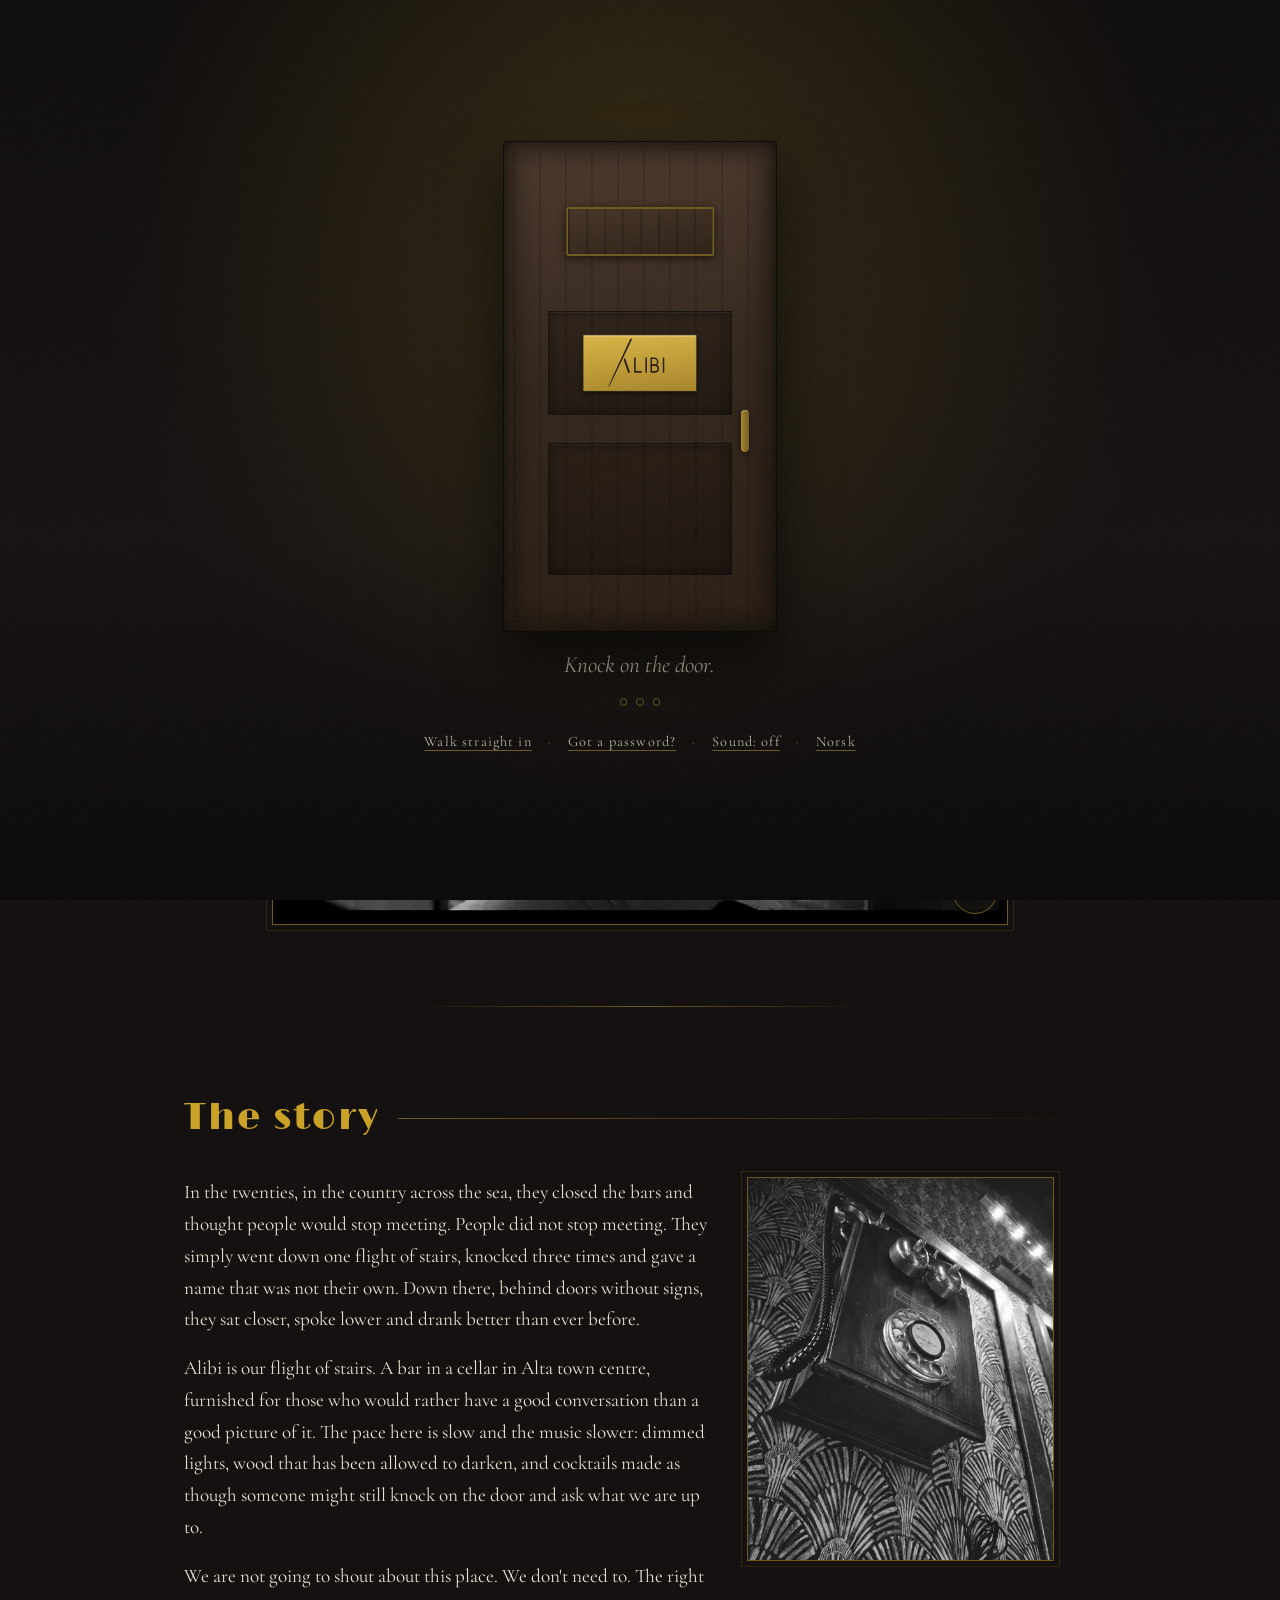
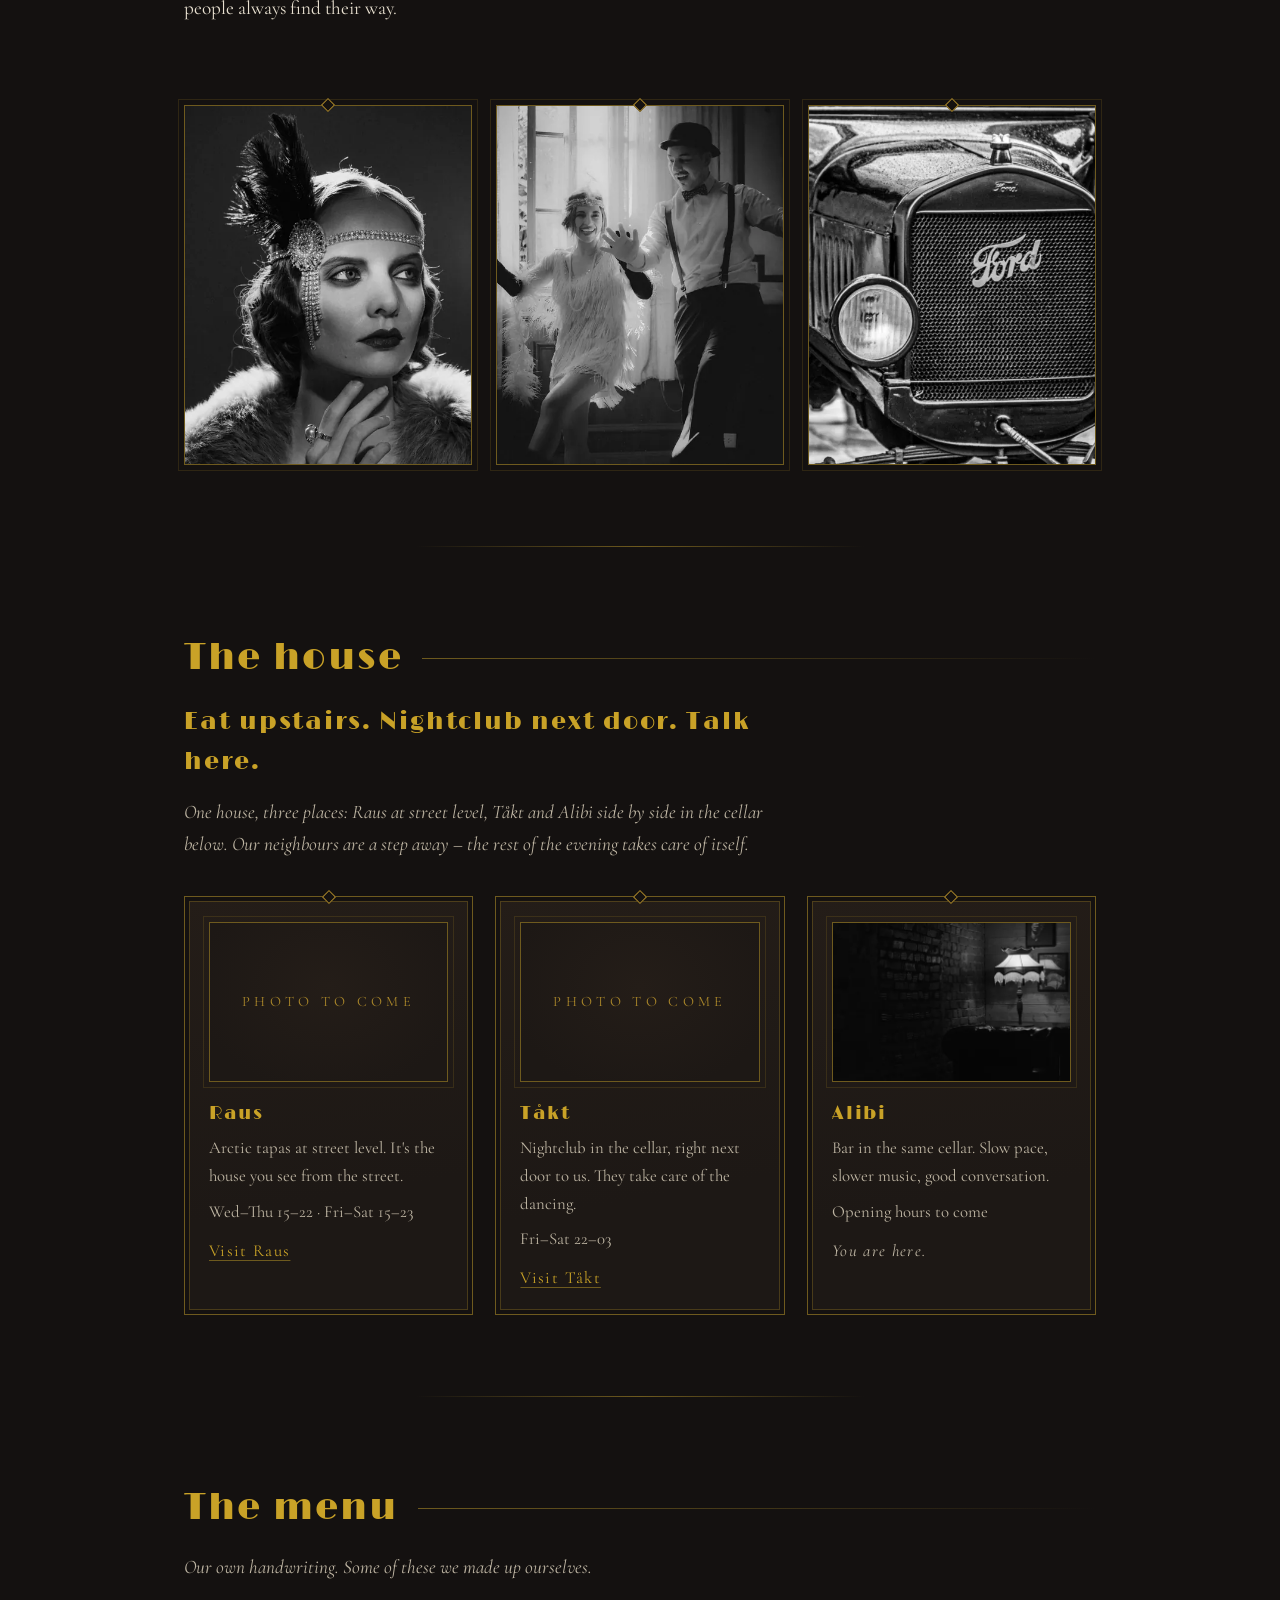
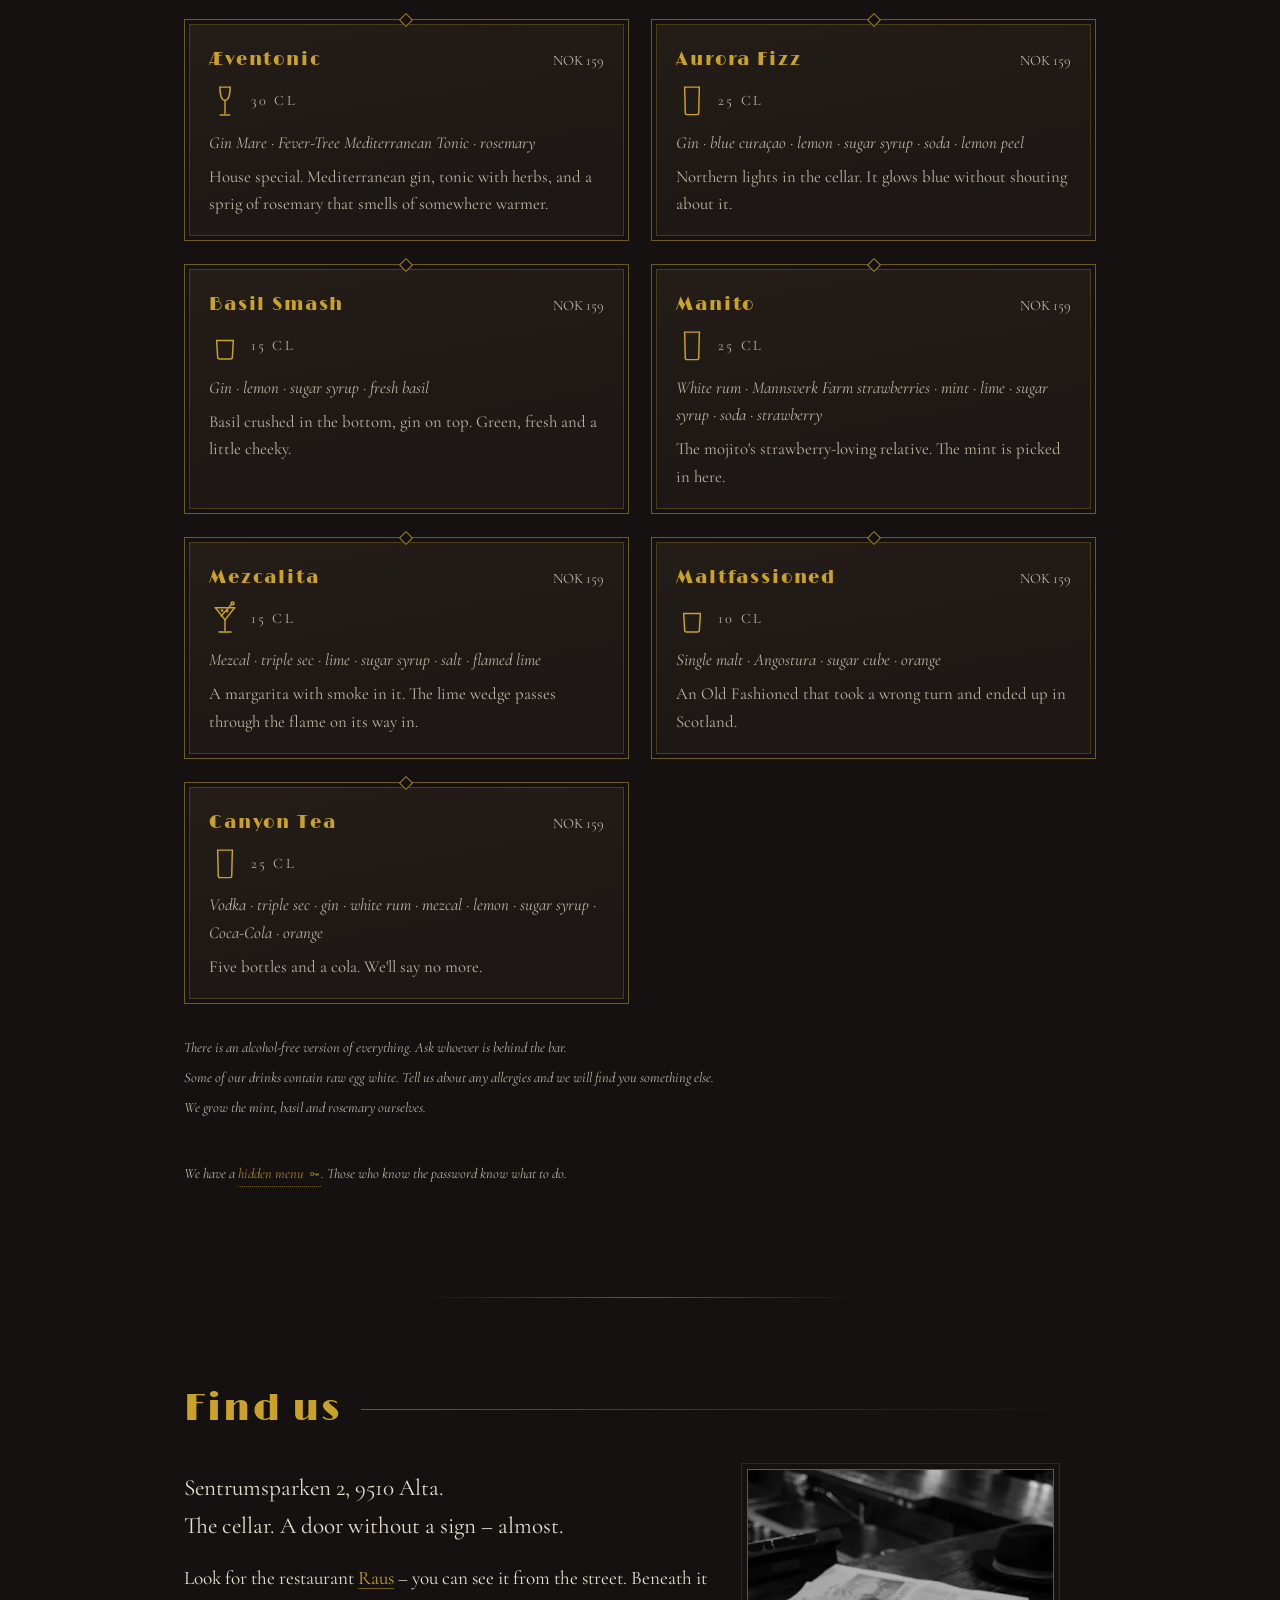
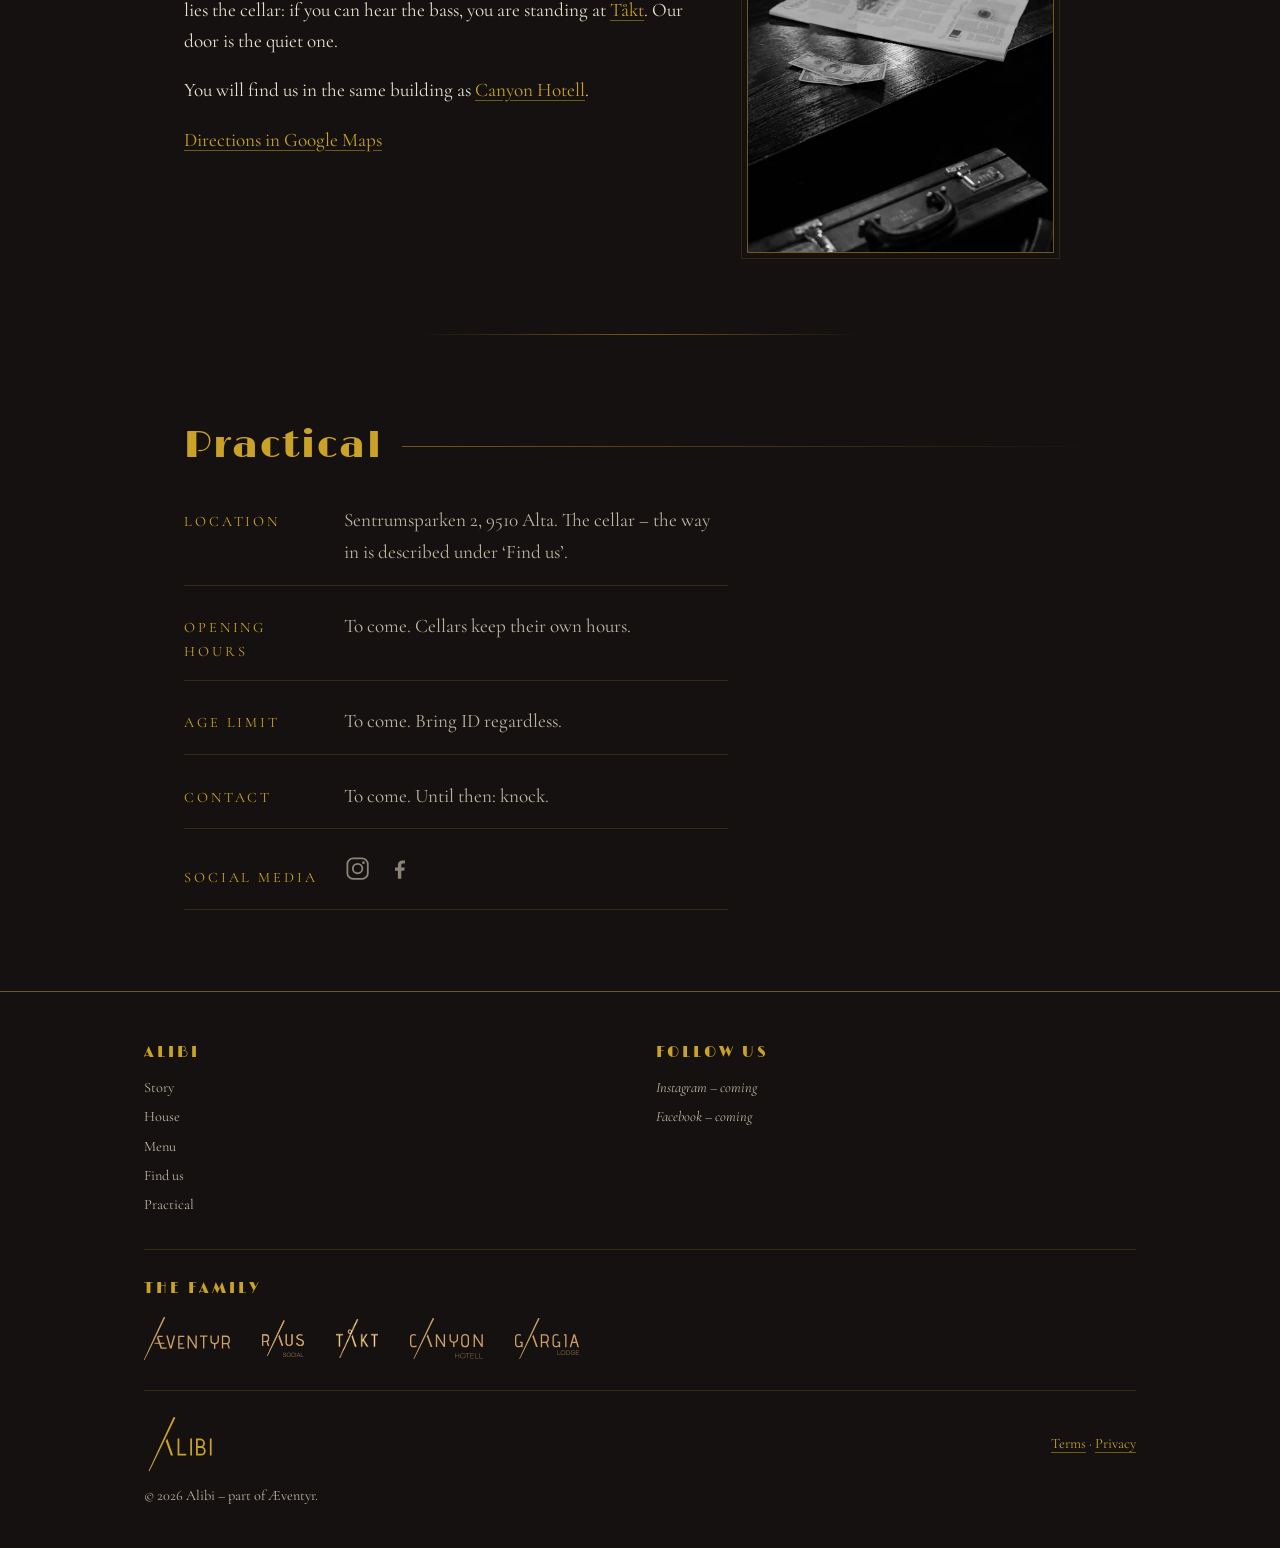
==== commit 404650bd: "fix: lag <video> først når filmen skal spille – WebKit lastet hele fila bak lukket dør Markupen har " ====
--- a/index.html
+++ b/index.html
@@ -268,15 +268,20 @@
     <p class="velkomst-linje">You found us. What you see here stays between us.</p>
 
     <!-- PLACEHOLDER: eksempelfilm med vannmerke (Envato-forhåndsvisning), lisensieres eller byttes før lansering -->
-    <!-- Hero-filmen: dekor (aria-hidden), lydløs, i loop. Uten autoplay-attributt og
-         med preload="none" med vilje: filmen skal verken lastes eller spille bak lukket
-         dør, ved redusert bevegelse eller i sparemodus – main.js starter den når det
-         passer. Uten JS: plakat + nettleserens egne kontroller (controls fjernes av JS,
-         som viser sin egen pauseknapp). Filer og bytte: tools/lag-hero-film.py. -->
-    <div class="medie-slot medie-slot-hero medie-slot-film">
-      <video class="hero-film" id="hero-film" muted loop playsinline preload="none" controls width="960" height="540" poster="assets/video/alibi-hero-poster.webp" aria-hidden="true" tabindex="-1">
-        <source src="assets/video/alibi-hero.mp4" type="video/mp4">
-      </video>
+    <!-- Hero-filmen: dekor, lydløs, i loop. Det ligger med vilje INGEN <video> i DOM-en
+         her – bare plakaten som <img>. main.js lager videoelementet (fra data-film/
+         data-plakat) første gang filmen skal spille: når døra er åpnet, feltet er i
+         syne og verken redusert bevegelse eller sparemodus er på. Grunn: WebKit/Safari
+         laster hele fila for en <video preload="none"> som står i markupen, også bak
+         lukket dør. Uten JS: <noscript>-videoen med nettleserens egne kontroller.
+         Filer og bytte: tools/lag-hero-film.py. -->
+    <div class="medie-slot medie-slot-hero medie-slot-film" id="hero-felt" data-film="assets/video/alibi-hero.mp4" data-plakat="assets/video/alibi-hero-poster.webp">
+      <img class="hero-film hero-plakat" src="assets/video/alibi-hero-poster.webp" width="736" height="414" alt="" decoding="async">
+      <noscript>
+        <video class="hero-film" muted loop playsinline controls preload="none" width="960" height="540" poster="assets/video/alibi-hero-poster.webp" aria-hidden="true">
+          <source src="assets/video/alibi-hero.mp4" type="video/mp4">
+        </video>
+      </noscript>
       <button type="button" class="film-knapp" id="film-knapp" data-tilstand="pauset" aria-label="Play film" hidden>
         <svg class="film-ikon-pause" viewBox="0 0 16 16" aria-hidden="true" focusable="false"><rect x="3" y="2.5" width="3.4" height="11" fill="currentColor"/><rect x="9.6" y="2.5" width="3.4" height="11" fill="currentColor"/></svg>
         <svg class="film-ikon-spill" viewBox="0 0 16 16" aria-hidden="true" focusable="false"><path d="M4.5,2.5 L13,8 L4.5,13.5 Z" fill="currentColor"/></svg>
